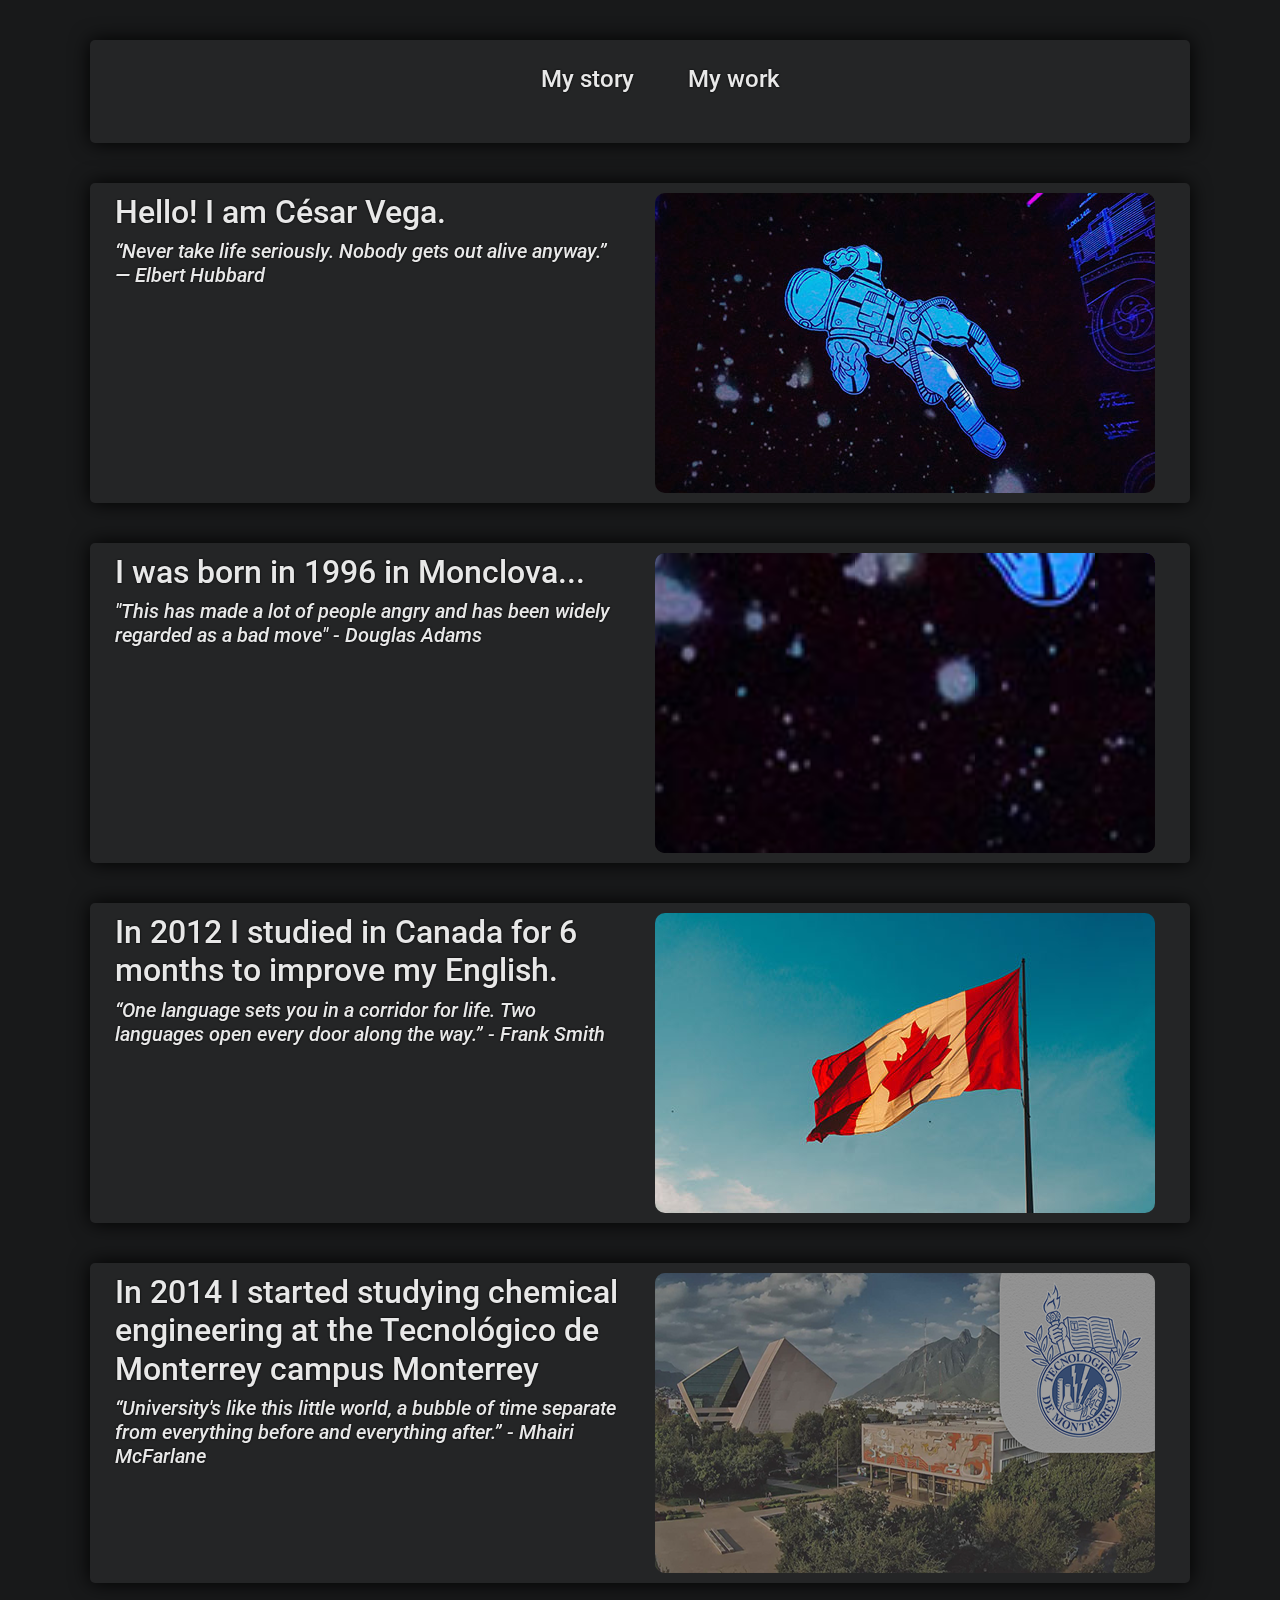
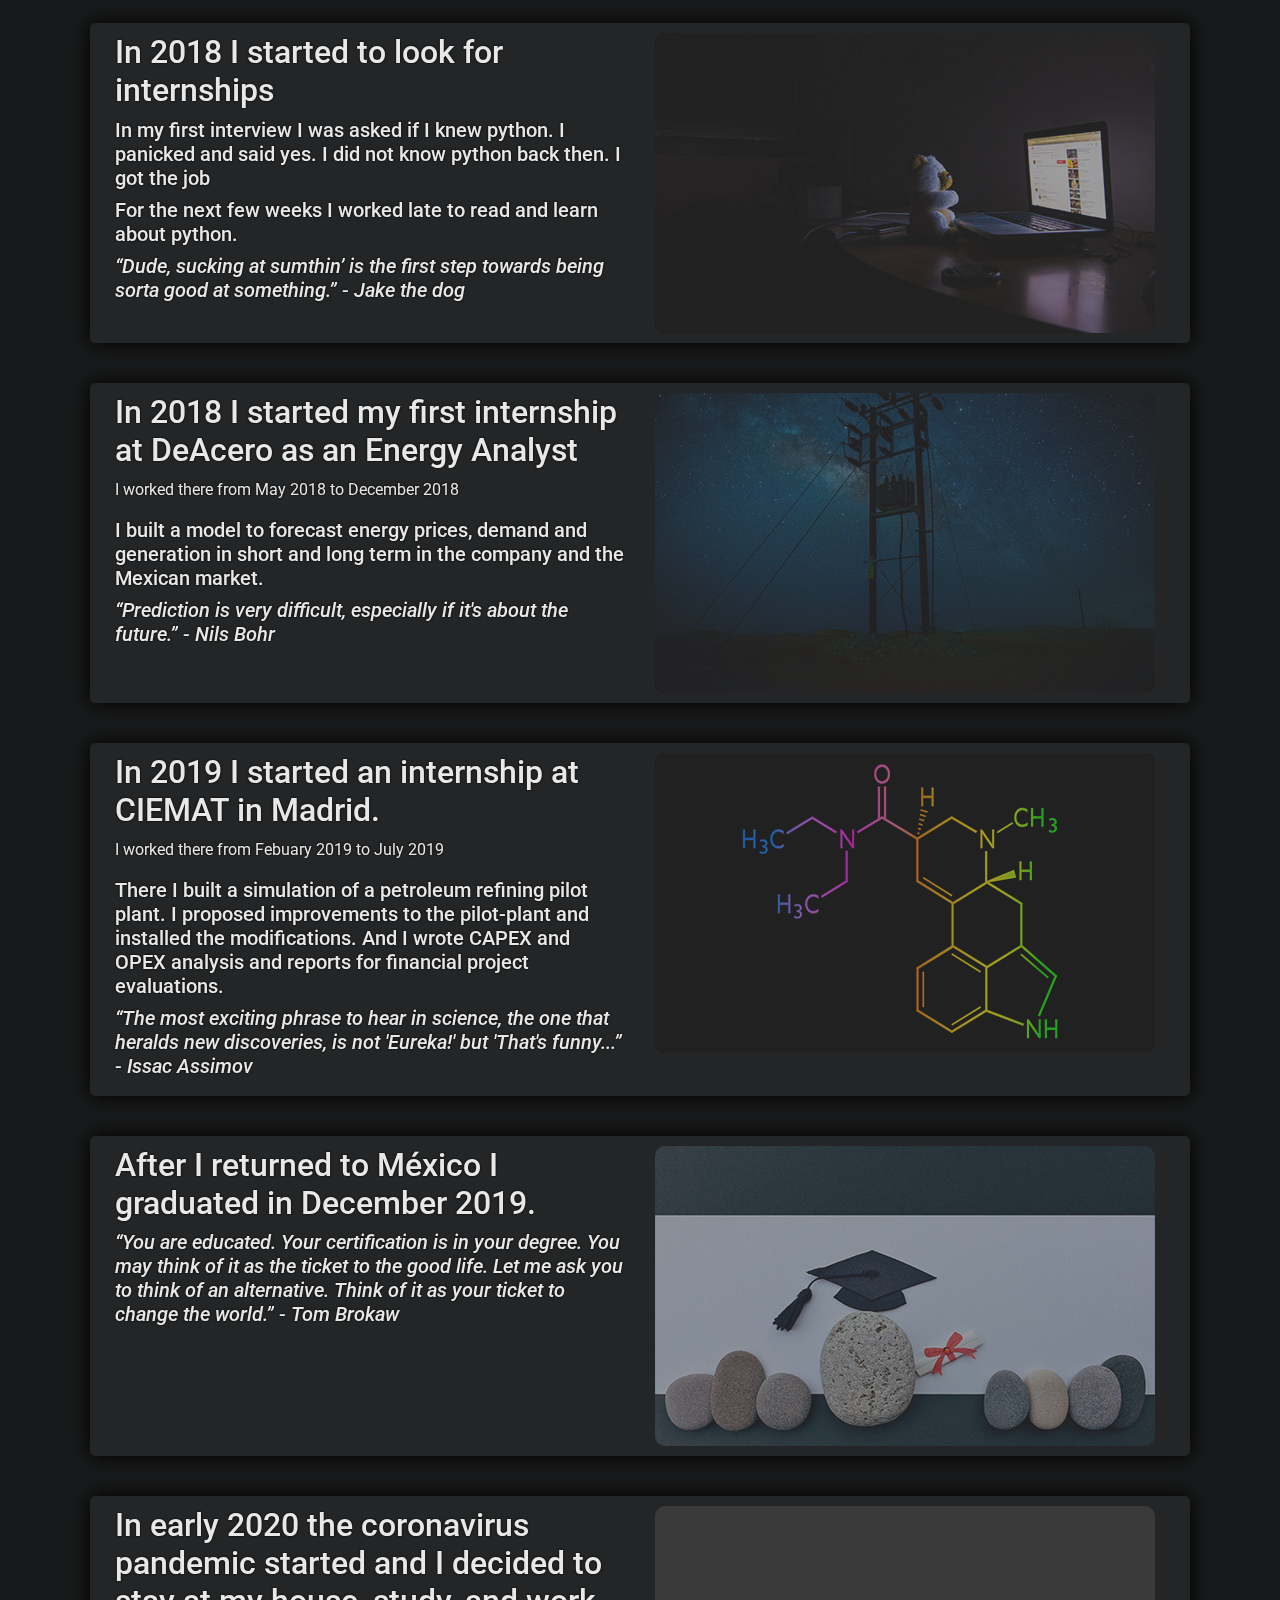
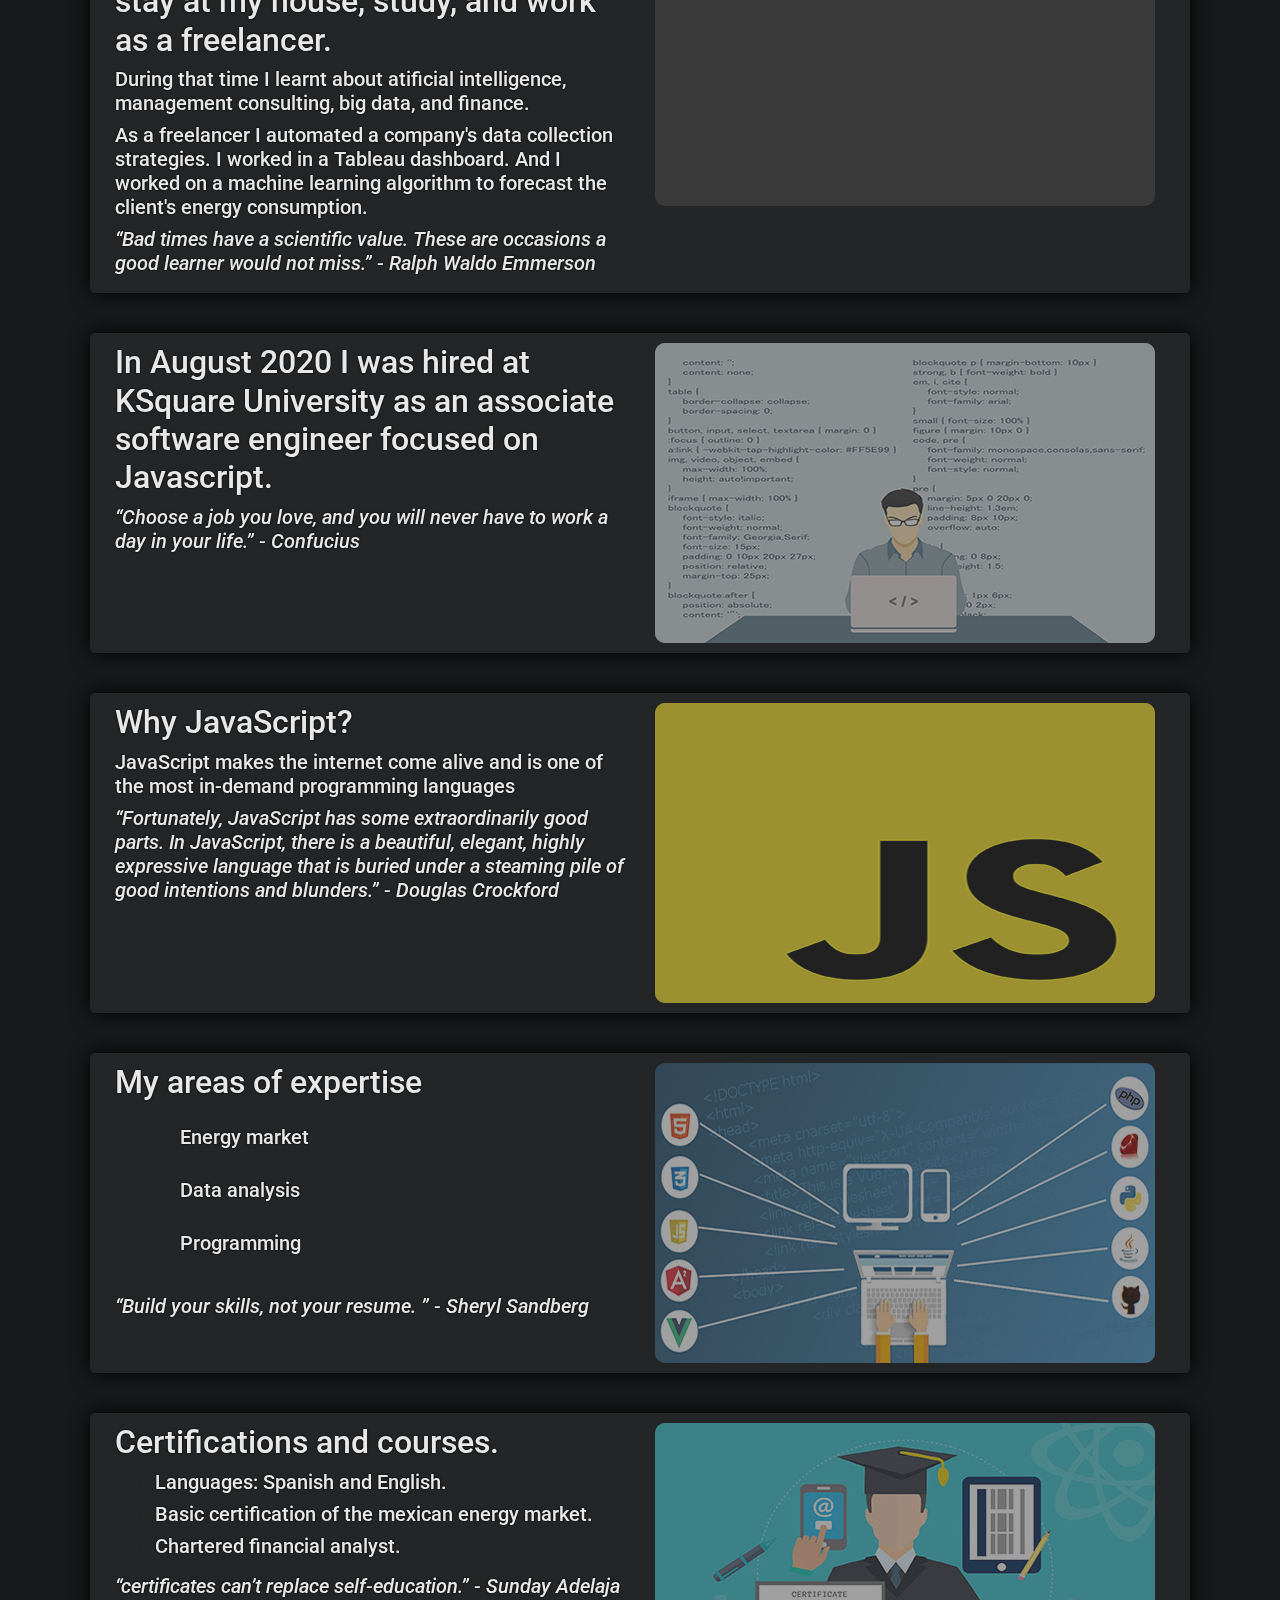
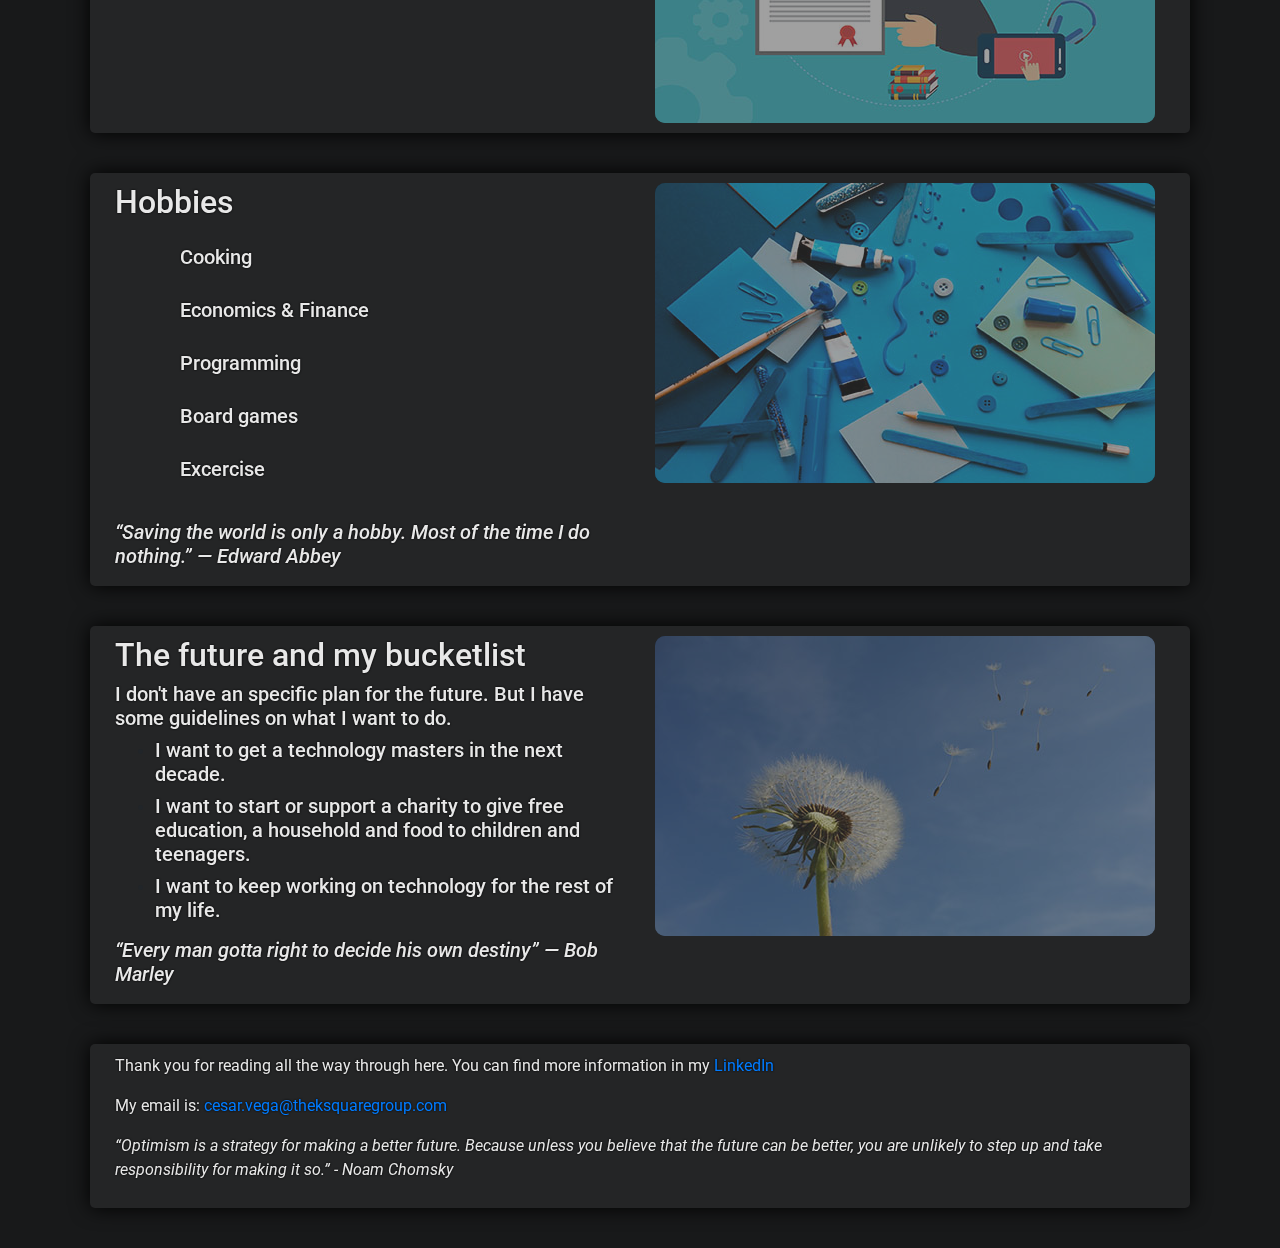
==== index.html @ ac3997fe "Resized all images to 500x300" ====
<!DOCTYPE html>
<html lang="en">
<head>
    <meta charset="UTF-8">
    <meta name="viewport" content="width=device-width, initial-scale=1.0">
    <title>CV Cesar Vega</title>

    <!-- Bootstrap CSS -->
    <link rel="stylesheet" href="https://stackpath.bootstrapcdn.com/bootstrap/4.3.1/css/bootstrap.min.css" integrity="sha384-ggOyR0iXCbMQv3Xipma34MD+dH/1fQ784/j6cY/iJTQUOhcWr7x9JvoRxT2MZw1T" crossorigin="anonymous">
    
    <!-- For gradient background -->
    <link rel="stylesheet" href="https://cdnjs.cloudflare.com/ajax/libs/normalize/5.0.0/normalize.min.css">
    <link rel='stylesheet' href='https://codepen.io/P1N2O/pen/xxbjYqx.css'>

    
    <link rel="stylesheet" href="index_resources/background_style.css">
    <link rel="stylesheet" href="index_resources/Image_hover_style.css">
    <link rel="stylesheet" href="index_resources/Hover_style.css">
    <link rel="stylesheet" href="global_css.css">
    <link rel="stylesheet" href="index_resources/index_css.css">


</head>
<body>

    <!-- {% include "navbar.html" %} -->
    <!-- partial:index.partial.html -->
    <link href='https://fonts.googleapis.com/css?family=Roboto:500,900,100,300,700,400' rel='stylesheet' type='text/css'>
    <div class="container" id="navbar">
        <div class="row">
            <div class="col">
                <section>
                <nav class="shift">
                    <ul>
                    <li><a href="index.html"><h4>My story</h4></a></li>
                    <li><a href="MyWork.html"><h4>My work</h4></a></li>
                    </ul>
                </nav>
                </section>
            </div>
        </div>
    </div>

    <style type="text/css">
        #navbar:hover{
        }
        #navbar{
            background: none;
            margin: auto;	
        }
        
    </style>
    <!-- End of navbar -->


    <div class="container" id="Desktop">

        <div class="row">
            <div class="col-6">
                <h2>Hello! I am César Vega.</h2>
                <h5 class="quote">“Never take life seriously. Nobody gets out alive anyway.” — Elbert Hubbard</h5>
            </div>
            <div class="col-6">
                <!-- AQUI MI FOTO -->
                <img src="images/monica-garniga-XClNDg9Z9Ag-unsplash.jpg">
            </div>
        </div>

        <div class="row">
            <div class="col-6">
                <h2>I was born in 1996 in Monclova...</h2>
                <h5 class="quote">"This has made a lot of people angry and has been widely regarded as a bad move" - Douglas Adams</h5>
            </div>
            <div class="col-6" id="astronaut_image">
                <!--IMAGE HOVER DATA START-->
                <div class="w">
                    <div class="i"></div>
                    <div class="i"></div>
                    <div class="i"></div>
                    <div class="i"></div>
                    <div class="i"></div>
                    <div class="i"></div>
                    <div class="i"></div>
                    <div class="i"></div>
                    <div class="i"></div>
                    <div class="i"></div>
                    <div class="i"></div>
                    <div class="i"></div>
                    <div class="i"></div>
                    <div class="i"></div>
                    <div class="i"></div>
                    <div class="i"></div>
                    <div class="i"></div>
                    <div class="i"></div>
                    <div class="i"></div>
                    <div class="i"></div>
                    <div class="i"></div>
                    <div class="i"></div>
                    <div class="i"></div>
                    <div class="i"></div>
                    <div class="i"></div>
                    <div class="i"></div>
                    <div class="i"></div>
                    <div class="i"></div>
                    <div class="i"></div>
                    <div class="i"></div>
                    <div class="i"></div>
                    <div class="i"></div>
                    <div class="i"></div>
                    <div class="i"></div>
                    <div class="i"></div>
                    <div class="i"></div>
                    <div class="i"></div>
                    <div class="i"></div>
                    <div class="i"></div>
                    <div class="i"></div>
                    <div class="i"></div>
                    <div class="i"></div>
                    <div class="i"></div>
                    <div class="i"></div>
                    <div class="i"></div>
                    <div class="i"></div>
                    <div class="i"></div>
                    <div class="i"></div>
                    <div class="i"></div>
                    <div class="i"></div>
                  </div>             
                <!--Image HOBER DATA END-->
                
            </div>
        </div>

        <div class="row">
            <div class="col-6">
                <h2>In 2012 I studied in Canada for 6 months to improve my English.</h2>
                <h5 class="quote">“One language sets you in a corridor for life. Two languages open every door along the way.” - Frank Smith</h5>
            </div>
            <div class="col-6" id="canada_image">
                <!--IMAGE HOVER DATA START-->
                <div class="w">
                    <div class="i"></div>
                    <div class="i"></div>
                    <div class="i"></div>
                    <div class="i"></div>
                    <div class="i"></div>
                    <div class="i"></div>
                    <div class="i"></div>
                    <div class="i"></div>
                    <div class="i"></div>
                    <div class="i"></div>
                    <div class="i"></div>
                    <div class="i"></div>
                    <div class="i"></div>
                    <div class="i"></div>
                    <div class="i"></div>
                    <div class="i"></div>
                    <div class="i"></div>
                    <div class="i"></div>
                    <div class="i"></div>
                    <div class="i"></div>
                    <div class="i"></div>
                    <div class="i"></div>
                    <div class="i"></div>
                    <div class="i"></div>
                    <div class="i"></div>
                    <div class="i"></div>
                    <div class="i"></div>
                    <div class="i"></div>
                    <div class="i"></div>
                    <div class="i"></div>
                    <div class="i"></div>
                    <div class="i"></div>
                    <div class="i"></div>
                    <div class="i"></div>
                    <div class="i"></div>
                    <div class="i"></div>
                    <div class="i"></div>
                    <div class="i"></div>
                    <div class="i"></div>
                    <div class="i"></div>
                    <div class="i"></div>
                    <div class="i"></div>
                    <div class="i"></div>
                    <div class="i"></div>
                    <div class="i"></div>
                    <div class="i"></div>
                    <div class="i"></div>
                    <div class="i"></div>
                    <div class="i"></div>
                    <div class="i"></div>
                  </div>             
                <!--Image HOVER DATA END-->
            </div>
        </div>

        <div class="row">
            <div class="col-6">
                <h2>In 2014 I started studying chemical engineering at the Tecnológico de Monterrey campus Monterrey</h2>
                <h5 class="quote">“University's like this little world, a bubble of time separate from everything before and everything after.”  - Mhairi McFarlane</h5>
            </div>
            <div class="col-6" id="campus_mty_image">
                <!--IMAGE HOVER DATA START-->
                <div class="w">
                    <div class="i"></div>
                    <div class="i"></div>
                    <div class="i"></div>
                    <div class="i"></div>
                    <div class="i"></div>
                    <div class="i"></div>
                    <div class="i"></div>
                    <div class="i"></div>
                    <div class="i"></div>
                    <div class="i"></div>
                    <div class="i"></div>
                    <div class="i"></div>
                    <div class="i"></div>
                    <div class="i"></div>
                    <div class="i"></div>
                    <div class="i"></div>
                    <div class="i"></div>
                    <div class="i"></div>
                    <div class="i"></div>
                    <div class="i"></div>
                    <div class="i"></div>
                    <div class="i"></div>
                    <div class="i"></div>
                    <div class="i"></div>
                    <div class="i"></div>
                    <div class="i"></div>
                    <div class="i"></div>
                    <div class="i"></div>
                    <div class="i"></div>
                    <div class="i"></div>
                    <div class="i"></div>
                    <div class="i"></div>
                    <div class="i"></div>
                    <div class="i"></div>
                    <div class="i"></div>
                    <div class="i"></div>
                    <div class="i"></div>
                    <div class="i"></div>
                    <div class="i"></div>
                    <div class="i"></div>
                    <div class="i"></div>
                    <div class="i"></div>
                    <div class="i"></div>
                    <div class="i"></div>
                    <div class="i"></div>
                    <div class="i"></div>
                    <div class="i"></div>
                    <div class="i"></div>
                    <div class="i"></div>
                    <div class="i"></div>
                  </div>             
                <!--Image HOVER DATA END-->
            </div>
        </div>

        <div class="row">
            <div class="col-6">
                <h2>In 2018 I started to look for internships</h2>
                <h5>In my first interview I was asked if I knew python. I panicked and said yes. I did not know python back then. I got the job</h5>
                <h5>For the next few weeks I worked late to read and learn about python.</h5>
                <h5 class="quote">“Dude, sucking at sumthin’ is the first step towards being sorta good at something.”  - Jake the dog</h5>
            </div>
            <div class="col-6" id="bear_image">
                <!--IMAGE HOVER DATA START-->
                <div class="w">
                    <div class="i"></div>
                    <div class="i"></div>
                    <div class="i"></div>
                    <div class="i"></div>
                    <div class="i"></div>
                    <div class="i"></div>
                    <div class="i"></div>
                    <div class="i"></div>
                    <div class="i"></div>
                    <div class="i"></div>
                    <div class="i"></div>
                    <div class="i"></div>
                    <div class="i"></div>
                    <div class="i"></div>
                    <div class="i"></div>
                    <div class="i"></div>
                    <div class="i"></div>
                    <div class="i"></div>
                    <div class="i"></div>
                    <div class="i"></div>
                    <div class="i"></div>
                    <div class="i"></div>
                    <div class="i"></div>
                    <div class="i"></div>
                    <div class="i"></div>
                    <div class="i"></div>
                    <div class="i"></div>
                    <div class="i"></div>
                    <div class="i"></div>
                    <div class="i"></div>
                    <div class="i"></div>
                    <div class="i"></div>
                    <div class="i"></div>
                    <div class="i"></div>
                    <div class="i"></div>
                    <div class="i"></div>
                    <div class="i"></div>
                    <div class="i"></div>
                    <div class="i"></div>
                    <div class="i"></div>
                    <div class="i"></div>
                    <div class="i"></div>
                    <div class="i"></div>
                    <div class="i"></div>
                    <div class="i"></div>
                    <div class="i"></div>
                    <div class="i"></div>
                    <div class="i"></div>
                    <div class="i"></div>
                    <div class="i"></div>
                  </div>             
                <!--Image HOVER DATA END-->
            </div>
        </div>


        <div class="row">
            <div class="col-6">
                <h2>In 2018 I started my first internship at DeAcero as an Energy Analyst</h2>
                <p>I worked there from May 2018 to December 2018</p>
                <h5>I built a model to forecast energy prices, demand and generation in short and long term in the company and the Mexican market.</h5>
                <h5 class="quote">“Prediction is very difficult, especially if it's about the future.”  - Nils Bohr</h5>
            </div>
            <div class="col-6" id="DeAcero_image">
                <!--IMAGE HOVER DATA START-->
                <div class="w">
                    <div class="i"></div>
                    <div class="i"></div>
                    <div class="i"></div>
                    <div class="i"></div>
                    <div class="i"></div>
                    <div class="i"></div>
                    <div class="i"></div>
                    <div class="i"></div>
                    <div class="i"></div>
                    <div class="i"></div>
                    <div class="i"></div>
                    <div class="i"></div>
                    <div class="i"></div>
                    <div class="i"></div>
                    <div class="i"></div>
                    <div class="i"></div>
                    <div class="i"></div>
                    <div class="i"></div>
                    <div class="i"></div>
                    <div class="i"></div>
                    <div class="i"></div>
                    <div class="i"></div>
                    <div class="i"></div>
                    <div class="i"></div>
                    <div class="i"></div>
                    <div class="i"></div>
                    <div class="i"></div>
                    <div class="i"></div>
                    <div class="i"></div>
                    <div class="i"></div>
                    <div class="i"></div>
                    <div class="i"></div>
                    <div class="i"></div>
                    <div class="i"></div>
                    <div class="i"></div>
                    <div class="i"></div>
                    <div class="i"></div>
                    <div class="i"></div>
                    <div class="i"></div>
                    <div class="i"></div>
                    <div class="i"></div>
                    <div class="i"></div>
                    <div class="i"></div>
                    <div class="i"></div>
                    <div class="i"></div>
                    <div class="i"></div>
                    <div class="i"></div>
                    <div class="i"></div>
                    <div class="i"></div>
                    <div class="i"></div>
                  </div>             
                <!--Image HOVER DATA END-->
            </div>
        </div>    

        <div class="row">
            <div class="col-6">
                <h2>In 2019 I started an internship at CIEMAT in Madrid.</h2>
                <p>I worked there from Febuary 2019 to July 2019</p>
                <h5>There I built a simulation of a petroleum refining pilot plant. I proposed improvements to the pilot-plant and installed the modifications. And ​I wrote CAPEX and OPEX analysis and reports for financial project evaluations.​</h5>
                <h5 class="quote">“The most exciting phrase to hear in science, the one that heralds new discoveries, is not 'Eureka!' but 'That's funny...” - Issac Assimov</h5>
            </div>
            <div class="col-6" id="CIEMAT_image">
                <!--IMAGE HOVER DATA START-->
                <div class="w">
                    <div class="i"></div>
                    <div class="i"></div>
                    <div class="i"></div>
                    <div class="i"></div>
                    <div class="i"></div>
                    <div class="i"></div>
                    <div class="i"></div>
                    <div class="i"></div>
                    <div class="i"></div>
                    <div class="i"></div>
                    <div class="i"></div>
                    <div class="i"></div>
                    <div class="i"></div>
                    <div class="i"></div>
                    <div class="i"></div>
                    <div class="i"></div>
                    <div class="i"></div>
                    <div class="i"></div>
                    <div class="i"></div>
                    <div class="i"></div>
                    <div class="i"></div>
                    <div class="i"></div>
                    <div class="i"></div>
                    <div class="i"></div>
                    <div class="i"></div>
                    <div class="i"></div>
                    <div class="i"></div>
                    <div class="i"></div>
                    <div class="i"></div>
                    <div class="i"></div>
                    <div class="i"></div>
                    <div class="i"></div>
                    <div class="i"></div>
                    <div class="i"></div>
                    <div class="i"></div>
                    <div class="i"></div>
                    <div class="i"></div>
                    <div class="i"></div>
                    <div class="i"></div>
                    <div class="i"></div>
                    <div class="i"></div>
                    <div class="i"></div>
                    <div class="i"></div>
                    <div class="i"></div>
                    <div class="i"></div>
                    <div class="i"></div>
                    <div class="i"></div>
                    <div class="i"></div>
                    <div class="i"></div>
                    <div class="i"></div>
                  </div>             
                <!--Image HOVER DATA END-->
            </div>
        </div>    

        <div class="row">
            <div class="col-6">
                <h2>After I returned to México I graduated in December 2019.</h2>
                <h5 class="quote">“You are educated. Your certification is in your degree. You may think of it as the ticket to the good life. Let me ask you to think of an alternative. Think of it as your ticket to change the world.” - Tom Brokaw</h5>
            </div>
            <div class="col-6" id="grad_image">
                <!--IMAGE HOVER DATA START-->
                <div class="w">
                    <div class="i"></div>
                    <div class="i"></div>
                    <div class="i"></div>
                    <div class="i"></div>
                    <div class="i"></div>
                    <div class="i"></div>
                    <div class="i"></div>
                    <div class="i"></div>
                    <div class="i"></div>
                    <div class="i"></div>
                    <div class="i"></div>
                    <div class="i"></div>
                    <div class="i"></div>
                    <div class="i"></div>
                    <div class="i"></div>
                    <div class="i"></div>
                    <div class="i"></div>
                    <div class="i"></div>
                    <div class="i"></div>
                    <div class="i"></div>
                    <div class="i"></div>
                    <div class="i"></div>
                    <div class="i"></div>
                    <div class="i"></div>
                    <div class="i"></div>
                    <div class="i"></div>
                    <div class="i"></div>
                    <div class="i"></div>
                    <div class="i"></div>
                    <div class="i"></div>
                    <div class="i"></div>
                    <div class="i"></div>
                    <div class="i"></div>
                    <div class="i"></div>
                    <div class="i"></div>
                    <div class="i"></div>
                    <div class="i"></div>
                    <div class="i"></div>
                    <div class="i"></div>
                    <div class="i"></div>
                    <div class="i"></div>
                    <div class="i"></div>
                    <div class="i"></div>
                    <div class="i"></div>
                    <div class="i"></div>
                    <div class="i"></div>
                    <div class="i"></div>
                    <div class="i"></div>
                    <div class="i"></div>
                    <div class="i"></div>
                  </div>             
                <!--Image HOVER DATA END-->
            </div>
        </div>     

        <div class="row">
            <div class="col-6">
                <h2>In early 2020 the coronavirus pandemic started and I decided to stay at my house, study, and work as a freelancer.</h2>
                <h5>During that time I learnt about atificial intelligence, management consulting, big data, and finance.</h5>
                <h5>As a freelancer I automated a company's data collection strategies. I worked in a Tableau dashboard. And I worked on a machine learning algorithm to forecast the client's energy consumption. </h5>
                <h5 class="quote">“Bad times have a scientific value. These are occasions a good learner would not miss.” - Ralph Waldo Emmerson</h5>
            </div>
            <div class="col-6" id="lo_fi_girl_image">
                <!--IMAGE HOVER DATA START-->
                <div class="w">
                    <div class="i"></div>
                    <div class="i"></div>
                    <div class="i"></div>
                    <div class="i"></div>
                    <div class="i"></div>
                    <div class="i"></div>
                    <div class="i"></div>
                    <div class="i"></div>
                    <div class="i"></div>
                    <div class="i"></div>
                    <div class="i"></div>
                    <div class="i"></div>
                    <div class="i"></div>
                    <div class="i"></div>
                    <div class="i"></div>
                    <div class="i"></div>
                    <div class="i"></div>
                    <div class="i"></div>
                    <div class="i"></div>
                    <div class="i"></div>
                    <div class="i"></div>
                    <div class="i"></div>
                    <div class="i"></div>
                    <div class="i"></div>
                    <div class="i"></div>
                    <div class="i"></div>
                    <div class="i"></div>
                    <div class="i"></div>
                    <div class="i"></div>
                    <div class="i"></div>
                    <div class="i"></div>
                    <div class="i"></div>
                    <div class="i"></div>
                    <div class="i"></div>
                    <div class="i"></div>
                    <div class="i"></div>
                    <div class="i"></div>
                    <div class="i"></div>
                    <div class="i"></div>
                    <div class="i"></div>
                    <div class="i"></div>
                    <div class="i"></div>
                    <div class="i"></div>
                    <div class="i"></div>
                    <div class="i"></div>
                    <div class="i"></div>
                    <div class="i"></div>
                    <div class="i"></div>
                    <div class="i"></div>
                    <div class="i"></div>
                  </div>             
                <!--Image HOVER DATA END-->
            </div>
        </div>       

        <div class="row">
            <div class="col-6">
                <h2>In August 2020 I was hired at KSquare University as an associate software engineer focused on Javascript.</h2>
                <h5 class="quote">“Choose a job you love, and you will never have to work a day in your life.” - Confucius</h5>
            </div>
            <div class="col-6" id="Start_at_ksq_image">
                <!--IMAGE HOVER DATA START-->
                <div class="w">
                    <div class="i"></div>
                    <div class="i"></div>
                    <div class="i"></div>
                    <div class="i"></div>
                    <div class="i"></div>
                    <div class="i"></div>
                    <div class="i"></div>
                    <div class="i"></div>
                    <div class="i"></div>
                    <div class="i"></div>
                    <div class="i"></div>
                    <div class="i"></div>
                    <div class="i"></div>
                    <div class="i"></div>
                    <div class="i"></div>
                    <div class="i"></div>
                    <div class="i"></div>
                    <div class="i"></div>
                    <div class="i"></div>
                    <div class="i"></div>
                    <div class="i"></div>
                    <div class="i"></div>
                    <div class="i"></div>
                    <div class="i"></div>
                    <div class="i"></div>
                    <div class="i"></div>
                    <div class="i"></div>
                    <div class="i"></div>
                    <div class="i"></div>
                    <div class="i"></div>
                    <div class="i"></div>
                    <div class="i"></div>
                    <div class="i"></div>
                    <div class="i"></div>
                    <div class="i"></div>
                    <div class="i"></div>
                    <div class="i"></div>
                    <div class="i"></div>
                    <div class="i"></div>
                    <div class="i"></div>
                    <div class="i"></div>
                    <div class="i"></div>
                    <div class="i"></div>
                    <div class="i"></div>
                    <div class="i"></div>
                    <div class="i"></div>
                    <div class="i"></div>
                    <div class="i"></div>
                    <div class="i"></div>
                    <div class="i"></div>
                  </div>             
                <!--Image HOVER DATA END-->
            </div>
        </div>  

        <div class="row">
            <div class="col-6">
                <h2>Why JavaScript?</h2>
                <h5>JavaScript makes the internet come alive and is one of the most in-demand programming languages</h5>      
                <h5 class="quote">“Fortunately, JavaScript has some extraordinarily good parts. In JavaScript, there is a beautiful, elegant, highly expressive language that is buried under a steaming pile of good intentions and blunders.” -  Douglas Crockford</h5>
            </div>
            <div class="col-6" id="JavaScript_image">
                <!--IMAGE HOVER DATA START-->
                <div class="w">
                    <div class="i"></div>
                    <div class="i"></div>
                    <div class="i"></div>
                    <div class="i"></div>
                    <div class="i"></div>
                    <div class="i"></div>
                    <div class="i"></div>
                    <div class="i"></div>
                    <div class="i"></div>
                    <div class="i"></div>
                    <div class="i"></div>
                    <div class="i"></div>
                    <div class="i"></div>
                    <div class="i"></div>
                    <div class="i"></div>
                    <div class="i"></div>
                    <div class="i"></div>
                    <div class="i"></div>
                    <div class="i"></div>
                    <div class="i"></div>
                    <div class="i"></div>
                    <div class="i"></div>
                    <div class="i"></div>
                    <div class="i"></div>
                    <div class="i"></div>
                    <div class="i"></div>
                    <div class="i"></div>
                    <div class="i"></div>
                    <div class="i"></div>
                    <div class="i"></div>
                    <div class="i"></div>
                    <div class="i"></div>
                    <div class="i"></div>
                    <div class="i"></div>
                    <div class="i"></div>
                    <div class="i"></div>
                    <div class="i"></div>
                    <div class="i"></div>
                    <div class="i"></div>
                    <div class="i"></div>
                    <div class="i"></div>
                    <div class="i"></div>
                    <div class="i"></div>
                    <div class="i"></div>
                    <div class="i"></div>
                    <div class="i"></div>
                    <div class="i"></div>
                    <div class="i"></div>
                    <div class="i"></div>
                    <div class="i"></div>
                  </div>             
                <!--Image HOVER DATA END-->
            </div>
        </div>         

        <div class="row">
            <div class="col-6">
                <h2>My areas of expertise</h2>
                <section>
                    <nav class="shift">
                      <ul style="text-align: left;">
                        <li><a href="EnergyMarket.html"><h5>Energy market</h5></a></li>
                        <p style="margin: -5px; height: 1px; opacity: 0; ">.</p>
                        <li><a href="DataAnalysis.html"><h5>Data analysis</h5></a></li>
                        <p style="margin: -5px; height: 1px; opacity: 0; ">.</p>
                        <li><a href="programming.html"><h5>Programming</h5></a></li>
                      </ul>
                    </nav>
                  </section>                
                <h5 class="quote">“Build your skills, not your resume. ” -  Sheryl Sandberg</h5>
            </div>
            <div class="col-6" id="expertise_images">
                <!--IMAGE HOVER DATA START-->
                <div class="w">
                    <div class="i"></div>
                    <div class="i"></div>
                    <div class="i"></div>
                    <div class="i"></div>
                    <div class="i"></div>
                    <div class="i"></div>
                    <div class="i"></div>
                    <div class="i"></div>
                    <div class="i"></div>
                    <div class="i"></div>
                    <div class="i"></div>
                    <div class="i"></div>
                    <div class="i"></div>
                    <div class="i"></div>
                    <div class="i"></div>
                    <div class="i"></div>
                    <div class="i"></div>
                    <div class="i"></div>
                    <div class="i"></div>
                    <div class="i"></div>
                    <div class="i"></div>
                    <div class="i"></div>
                    <div class="i"></div>
                    <div class="i"></div>
                    <div class="i"></div>
                    <div class="i"></div>
                    <div class="i"></div>
                    <div class="i"></div>
                    <div class="i"></div>
                    <div class="i"></div>
                    <div class="i"></div>
                    <div class="i"></div>
                    <div class="i"></div>
                    <div class="i"></div>
                    <div class="i"></div>
                    <div class="i"></div>
                    <div class="i"></div>
                    <div class="i"></div>
                    <div class="i"></div>
                    <div class="i"></div>
                    <div class="i"></div>
                    <div class="i"></div>
                    <div class="i"></div>
                    <div class="i"></div>
                    <div class="i"></div>
                    <div class="i"></div>
                    <div class="i"></div>
                    <div class="i"></div>
                    <div class="i"></div>
                    <div class="i"></div>
                  </div>             
                <!--Image HOVER DATA END-->
            </div>
        </div>  

        <div class="row">
            <div class="col-6">
                <h2>Certifications and courses.</h2>
                <ul>
                    <li><h5>Languages: Spanish and English.</h5></li>
                    <li><h5>Basic certification of the mexican energy market.</h5></li>
                    <li><h5>Chartered financial analyst.</h5></li>
                </ul>
                <h5 class="quote">“certificates can’t replace self-education.” -  Sunday Adelaja</h5>
            </div>
            <div class="col-6" id="certs_and_courses_image">
                <!--IMAGE HOVER DATA START-->
                <div class="w">
                    <div class="i"></div>
                    <div class="i"></div>
                    <div class="i"></div>
                    <div class="i"></div>
                    <div class="i"></div>
                    <div class="i"></div>
                    <div class="i"></div>
                    <div class="i"></div>
                    <div class="i"></div>
                    <div class="i"></div>
                    <div class="i"></div>
                    <div class="i"></div>
                    <div class="i"></div>
                    <div class="i"></div>
                    <div class="i"></div>
                    <div class="i"></div>
                    <div class="i"></div>
                    <div class="i"></div>
                    <div class="i"></div>
                    <div class="i"></div>
                    <div class="i"></div>
                    <div class="i"></div>
                    <div class="i"></div>
                    <div class="i"></div>
                    <div class="i"></div>
                    <div class="i"></div>
                    <div class="i"></div>
                    <div class="i"></div>
                    <div class="i"></div>
                    <div class="i"></div>
                    <div class="i"></div>
                    <div class="i"></div>
                    <div class="i"></div>
                    <div class="i"></div>
                    <div class="i"></div>
                    <div class="i"></div>
                    <div class="i"></div>
                    <div class="i"></div>
                    <div class="i"></div>
                    <div class="i"></div>
                    <div class="i"></div>
                    <div class="i"></div>
                    <div class="i"></div>
                    <div class="i"></div>
                    <div class="i"></div>
                    <div class="i"></div>
                    <div class="i"></div>
                    <div class="i"></div>
                    <div class="i"></div>
                    <div class="i"></div>
                  </div>             
                <!--Image HOVER DATA END-->
            </div>
        </div>      

        <div class="row">
            <div class="col-6">
                <h2>Hobbies</h2>
                <section>
                  <nav class="shift">
                    <ul style="text-align: left;">
                      <li><a href="cooking.html"><h5>Cooking</h5></a></li>
                      <p style="margin: -5px; height: 1px; opacity: 0; ">.</p>
                      <li><a href="finance.html"><h5>Economics & Finance</h5></a></li>
                      <p style="margin: -5px; height: 1px; opacity: 0; ">.</p>
                      <li><a href="programming.html"><h5>Programming</h5></a></li>
                      <p style="margin: -5px; height: 1px; opacity: 0; ">.</p>
                      <li><a href="boardG.html"><h5>Board games</h5></a></li>
                      <p style="margin: -5px; height: 1px; opacity: 0; ">.</p>
                      <li><a href="exercise.html"><h5>Excercise</h5></a></li>
                    </ul>
                  </nav>
                </section>
                <h5 class="quote">“Saving the world is only a hobby. Most of the time I do nothing.” ― Edward Abbey</h5>
            </div>
            <div class="col-6" id="Hobbies_image">
                <!--IMAGE HOVER DATA START-->
                <div class="w">
                    <div class="i"></div>
                    <div class="i"></div>
                    <div class="i"></div>
                    <div class="i"></div>
                    <div class="i"></div>
                    <div class="i"></div>
                    <div class="i"></div>
                    <div class="i"></div>
                    <div class="i"></div>
                    <div class="i"></div>
                    <div class="i"></div>
                    <div class="i"></div>
                    <div class="i"></div>
                    <div class="i"></div>
                    <div class="i"></div>
                    <div class="i"></div>
                    <div class="i"></div>
                    <div class="i"></div>
                    <div class="i"></div>
                    <div class="i"></div>
                    <div class="i"></div>
                    <div class="i"></div>
                    <div class="i"></div>
                    <div class="i"></div>
                    <div class="i"></div>
                    <div class="i"></div>
                    <div class="i"></div>
                    <div class="i"></div>
                    <div class="i"></div>
                    <div class="i"></div>
                    <div class="i"></div>
                    <div class="i"></div>
                    <div class="i"></div>
                    <div class="i"></div>
                    <div class="i"></div>
                    <div class="i"></div>
                    <div class="i"></div>
                    <div class="i"></div>
                    <div class="i"></div>
                    <div class="i"></div>
                    <div class="i"></div>
                    <div class="i"></div>
                    <div class="i"></div>
                    <div class="i"></div>
                    <div class="i"></div>
                    <div class="i"></div>
                    <div class="i"></div>
                    <div class="i"></div>
                    <div class="i"></div>
                    <div class="i"></div>
                  </div>             
                <!--Image HOVER DATA END-->
            </div>
        </div> 

        <div class="row">
            <div class="col-6">
                <h2>The future and my bucketlist</h2>
                <h5>
                    I don't have an specific plan for the future. But I have some guidelines 
                    on what I want to do.
                </h5>      
                <ul>
                    <li><h5>I want to get a technology masters in the next decade.</h5></li>
                    <li>
                        <h5>I want to start or support a charity to give free education,
                            a household and food to children and teenagers.</h5>  
                    </li>
                    <li>
                        <h5>I want to keep working on technology for the rest of my life.</h5> 
                    </li>
                </ul>
                <h5 class="quote">“Every man gotta right to decide his own destiny” ― Bob Marley</h5>
            </div>
            <div class="col-6" id="future_image">
                <!--IMAGE HOVER DATA START-->
                <div class="w">
                    <div class="i"></div>
                    <div class="i"></div>
                    <div class="i"></div>
                    <div class="i"></div>
                    <div class="i"></div>
                    <div class="i"></div>
                    <div class="i"></div>
                    <div class="i"></div>
                    <div class="i"></div>
                    <div class="i"></div>
                    <div class="i"></div>
                    <div class="i"></div>
                    <div class="i"></div>
                    <div class="i"></div>
                    <div class="i"></div>
                    <div class="i"></div>
                    <div class="i"></div>
                    <div class="i"></div>
                    <div class="i"></div>
                    <div class="i"></div>
                    <div class="i"></div>
                    <div class="i"></div>
                    <div class="i"></div>
                    <div class="i"></div>
                    <div class="i"></div>
                    <div class="i"></div>
                    <div class="i"></div>
                    <div class="i"></div>
                    <div class="i"></div>
                    <div class="i"></div>
                    <div class="i"></div>
                    <div class="i"></div>
                    <div class="i"></div>
                    <div class="i"></div>
                    <div class="i"></div>
                    <div class="i"></div>
                    <div class="i"></div>
                    <div class="i"></div>
                    <div class="i"></div>
                    <div class="i"></div>
                    <div class="i"></div>
                    <div class="i"></div>
                    <div class="i"></div>
                    <div class="i"></div>
                    <div class="i"></div>
                    <div class="i"></div>
                    <div class="i"></div>
                    <div class="i"></div>
                    <div class="i"></div>
                    <div class="i"></div>
                  </div>             
                <!--Image HOVER DATA END-->
            </div>
        </div>         


        
        


    <!-- -->
    </div>
    <!--MOBILE INDEX START-->
    <div class="container" id="Mobile">
    
        <div class="row">
            <div class="col-12">
                <h2>Hello! I am César Vega.</h2>
                <h5 class="quote">“Never take life seriously. Nobody gets out alive anyway.” — Elbert Hubbard</h5>
            </div>
            <div class="col-12">
                
                <img class = "mx-auto d-block" src="images/monica-garniga-XClNDg9Z9Ag-unsplash.jpg">
            </div>
        </div>
    
        <div class="row">
            <div class="col-12">
                <h2>I was born in 1996 in Monclova...</h2>
                <h5 class="quote">"This has made a lot of people angry and has been widely regarded as a bad move" - Douglas Adams</h5>
            </div>
            <div class="col-12" id="astronaut_image">
               <a class="" href="/" title=""> <img class = "mx-auto d-block" src="images/monica-garniga-XClNDg9Z9Ag-unsplash.jpg"></a>
            </div>
        </div>
    
        <div class="row">
            <div class="col-12">
                <h2>In 2012 I studied in Canada for 6 months to improve my English.</h2>
                <h5 class="quote">“One language sets you in a corridor for life. Two languages open every door along the way.” - Frank Smith</h5>
            </div>
            <div class="col-12">
                <a class="" href="/" title=""> <img class = "mx-auto d-block" src="images/hermes-rivera-ahHn48-zKWo-unsplash.jpg"></a>
            </div>
        </div>
    
        <div class="row">
            <div class="col-12">
                <h2>In 2014 I started studying chemical engineering at the Tecnológico de Monterrey campus Monterrey</h2>
                <h5 class="quote">“University's like this little world, a bubble of time separate from everything before and everything after.”  - Mhairi McFarlane</h5>
            </div>
            <div class="col-12">
                <a class="" href="/" title=""> <img class = "mx-auto d-block" src="images/tec_de_mty_logo_y_campus_flip.png"></a> 
            </div>
        </div>
    
        <div class="row">
            <div class="col-12">
                <h2>In 2018 I started to look for internships.</h2>
                <h5>In my first interview I was asked if I knew python. I panicked and said yes. I did not know python back then. I got the job</h5>
                <h5>For the next few weeks I worked late to read and learn about python.</h5>
                <h5 class="quote">“Dude, sucking at sumthin’ is the first step towards being sorta good at something.”  - Jake the dog</h5>
            </div>
            <div class="col-12">
                <a class="" href="/" title=""> <img class = "mx-auto d-block" src="images/bear-2382779_1920.jpg"></a> 
            </div>
        </div>
    
    
        <div class="row">
            <div class="col-12">
                <h2>In 2018 I started my first internship at DeAcero as an Energy Analyst.</h2>
                <p>I worked there from May 2018 to December 2018</p>
                <h5>I built a model to forecast energy prices, demand and generation in short and long term in the company and the Mexican market.</h5>
                <h5 class="quote">“Prediction is very difficult, especially if it's about the future.”  - Nils Bohr</h5>
            </div>
            <div class="col-12">
                <a class="" href="/" title=""> <img class = "mx-auto d-block" src="images/shazia-mirza-SY_rtofT8jc-unsplash.jpg"></a> 
            </div>
        </div>    
    
        <div class="row">
            <div class="col-12">
                <h2>In 2019 I started an internship at CIEMAT in Madrid.</h2>
                <p>I worked there from Febuary 2019 to July 2019</p>
                <h5>There I built a simulation of a petroleum refining pilot plant. I proposed improvements to the pilot-plant and installed the modifications. And ​I wrote CAPEX and OPEX analysis and reports for financial project evaluations.​</h5>
                <h5 class="quote">“The most exciting phrase to hear in science, the one that heralds new discoveries, is not 'Eureka!' but 'That's funny...” - Issac Assimov</h5>
            </div>
            <div class="col-12">
                <a class="" href="/" title=""> <img class = "mx-auto d-block" src="images/drugs-2991157_1920.png"></a> 
            </div>
        </div>    
    
        <div class="row">
            <div class="col-12">
                <h2>After I returned to México I graduated in December 2019.</h2>
                <h5 class="quote">“You are educated. Your certification is in your degree. You may think of it as the ticket to the good life. Let me ask you to think of an alternative. Think of it as your ticket to change the world.” - Tom Brokaw</h5>
            </div>
            <div class="col-12">
                <a class="" href="/" title=""> <img class = "mx-auto d-block" src="images/graduation-1449488_1920_top_dark.png"></a> 
            </div>
        </div>     
    
        <div class="row">
            <div class="col-12">
                <h2>In early 2020 the coronavirus pandemic started and I decided to stay at my house, study, and work as a freelancer.</h2>
                <h5>During that time I learnt about atificial intelligence, management consulting, big data, and finance.</h5>
                <h5>As a freelancer I automated a company's data collection strategies. I worked in a Tableau dashboard. And I worked on a machine learning algorithm to forecast the client's energy consumption. </h5>
                <h5 class="quote">“Bad times have a scientific value. These are occasions a good learner would not miss.” - Ralph Waldo Emmerson</h5>
            </div>
            <div class="col-12">
                <a class="" href="/" title=""> <img class = "mx-auto d-block" src="images/lo_fi_girl.gif"></a> 
            </div>
        </div>       
    
        <div class="row">
            <div class="col-12">
                <h2>In August 2020 I was hired at KSquare University as an associate software engineer focused on Javascript.</h2>
                <h5 class="quote">“Choose a job you love, and you will never have to work a day in your life.” - Confucius</h5>
            </div>
            <div class="col-12">
                <a class="" href="/" title=""> <img class = "mx-auto d-block" src="images/programmer-1653351_1280.png"></a> 
            </div>
        </div>  
    
        <div class="row">
            <div class="col-12">
                <h2>Why JavaScript?</h2>
                <h5>JavaScript makes the internet come alive and is one of the most in-demand programming languages.</h5>      
                <h5 class="quote">“Fortunately, JavaScript has some extraordinarily good parts. In JavaScript, there is a beautiful, elegant, highly expressive language that is buried under a steaming pile of good intentions and blunders.” -  Douglas Crockford</h5>
            </div>
            <div class="col-12">
                <a class="" href="/" title=""> <img class = "mx-auto d-block" src="images/javascript-736400_1280.png" style="filter: opacity(70%);"></a> 
            </div>
        </div>         
    
        <div class="row">
            <div class="col-12">
                <h2>My areas of expertise</h2>
                <section>
                    <nav class="shift">
                      <ul style="text-align: left;">
                        <li><a href="EnergyMarket.html"><h5>Energy market</h5></a></li>
                        <p style="margin: -5px; height: 1px; opacity: 0; ">.</p>
                        <li><a href="DataAnalysis.html"><h5>Data analysis</h5></a></li>
                        <p style="margin: -5px; height: 1px; opacity: 0; ">.</p>
                        <li><a href="programming.html"><h5>Programming</h5></a></li>
                      </ul>
                    </nav>
                </section>         
                <h5 class="quote">“Build your skills, not your resume. ” -  Sheryl Sandberg</h5>
            </div>
            <div class="col-12">
                <a class="" href="/" title=""> <img class = "mx-auto d-block" src="images/web-1935737_1920.png"></a> 
            </div>
        </div>  
    
        <div class="row">
            <div class="col-12">
                <h2>Certifications and courses</h2>
                <ul>
                    <li><h5>Languages: Spanish and English</h5></li>
                    <li><h5>Basic certification of the mexican energy market</h5></li>
                    <li><h5>Chartered financial analyst</h5></li>
                </ul>
                <h5 class="quote">“certificates can’t replace self-education.” -  Sunday Adelaja</h5>
            </div>
            <div class="col-12">
                <a class="" href="/" title=""> <img class = "mx-auto d-block" src="images/online-3412473_1920.jpg"></a> 
            </div>
        </div>      
    
        <div class="row">
            <div class="col-12">
                <h2>Hobbies</h2>
                    <section>
                      <nav class="shift">
                        <ul style="text-align: left;">
                            <li><a href="cooking.html"><h5>Cooking</h5></a></li>
                            <p style="margin: -5px; height: 1px; opacity: 0; ">.</p>
                            <li><a href="finance.html"><h5>Economics & Finance</h5></a></li>
                            <p style="margin: -5px; height: 1px; opacity: 0; ">.</p>
                            <li><a href="programming.html"><h5>Programming</h5></a></li>
                            <p style="margin: -5px; height: 1px; opacity: 0; ">.</p>
                            <li><a href="boardG.html"><h5>Board games</h5></a></li>
                            <p style="margin: -5px; height: 1px; opacity: 0; ">.</p>
                            <li><a href="exercise.html"><h5>Excercise</h5></a></li>
                        </ul>
                      </nav>
                    </section>
                <h5 class="quote">“Saving the world is only a hobby. Most of the time I do nothing.” ― Edward Abbey</h5>
            </div>
            <div class="col-12">
                <a class="" href="/" title=""> <img class = "mx-auto d-block" src="images/art-2578353_1920.jpg"></a> 
            </div>
        </div>    

        <div class="row">
            <div class="col-12">
                <h2>The future and my bucketlist</h2>
                <h5>
                    I don't have an specific plan for the future. But I have some guidelines 
                    on what I want to do.
                </h5>      
                <ul>
                    <li><h5>I want to get a technology masters in the next decade.</h5></li>
                    <li>
                        <h5>I want to start or support a charity to give free education,
                            a household and food to children and teenagers.</h5>  
                    </li>
                    <li>
                        <h5>I want to keep working on technology for the rest of my life.</h5> 
                    </li>
                </ul>
                <h5 class="quote">“Every man gotta right to decide his own destiny” ― Bob Marley</h5>
            </div>
            <div class="col-12">
                <a class="" href="/" title=""> <img class = "mx-auto d-block" src="images/dandelion-463928_1920.jpg"></a> 
            </div>
        </div>                                       
    
    </div>
    <!-- MOBILE INDEX END-->



    <!-- FOOTER START -->
    <div class="container" id="footer">
        <!-- Grid row-->
        <div class="row">
        
          <!-- Grid column -->
          <div class="col-12">
              <p>Thank you for reading all the way through here. You can find more information in my <a href="">LinkedIn</a></p>
              <p>My email is: <a href="">cesar.vega@theksquaregroup.com</p>
              <p class="quote">“Optimism is a strategy for making a better future. Because unless you believe that the future can be better, you are unlikely to step up and take responsibility for making it so.” - Noam Chomsky</p>
          </div>
          <!-- Grid column -->
        
        <!-- Grid row-->
        </div>
        </div>
        
        
        <style type="text/css">
            #footer:hover{
            }
            #footer{
                
                background: none;	
                margin-top: -20px;
                margin: auto;
            }
            
        </style>

    <!-- FOOTER END -->


    


    <!-- Optional JavaScript -->
    <!-- jQuery first, then Popper.js, then Bootstrap JS -->
    <script src="https://code.jquery.com/jquery-3.3.1.slim.min.js" integrity="sha384-q8i/X+965DzO0rT7abK41JStQIAqVgRVzpbzo5smXKp4YfRvH+8abtTE1Pi6jizo" crossorigin="anonymous"></script>
    <script src="https://cdnjs.cloudflare.com/ajax/libs/popper.js/1.14.7/umd/popper.min.js" integrity="sha384-UO2eT0CpHqdSJQ6hJty5KVphtPhzWj9WO1clHTMGa3JDZwrnQq4sF86dIHNDz0W1" crossorigin="anonymous"></script>
    <script src="https://cdnjs.cloudflare.com/ajax/libs/font-awesome/5.11.2/js/all.min.js" integrity="sha256-qM7QTJSlvtPSxVRjVWNM2OfTAz/3k5ovHOKmKXuYMO4=" crossorigin="anonymous"></script>

</body>
</html>


<script src="/index_resources/index_js.js"></script>
---- index_resources/background_style.css ----
.row {
	background: #242526;
}

body {
	background:#18191a;
}
---- index_resources/Image_hover_style.css ----
#astronaut_image .w {
  white-space: nowrap;
  width: 500px;
  height: 300px;
  overflow: hidden;
  background: rgba(66, 66, 66, 0.5) url("../images/monica-garniga-XClNDg9Z9Ag-unsplash.jpg");
  background-position: 100% 100%;
  background-size: cover;
  position: relative;
  z-index: 5;
  font-size: 0;
  border-radius: 10px;
}

#astronaut_image .i {
  width: 40px;
  height: 100%;
  display: inline-block;
  position: relative;
  z-index: 4;
  padding: 2px;
  -webkit-transition: all 30s ease-in-out;
  transition: all 30s ease-in-out;
  background: rgba(66, 66, 66, 0.5) url("../images/monica-garniga-XClNDg9Z9Ag-unsplash.jpg") repeat fixed;
  background-position: 450px 0px;
  background-size: cover;
  border-radius: 0%;
}

#astronaut_image .i:hover {
  -webkit-transition: all 0s linear;
  transition: all 0s linear;
  opacity: 0;
}

#canada_image .w {
  white-space: nowrap;
  width: 500px;
  height: 300px;
  overflow: hidden;
  background: rgba(66, 66, 66, 0.5) url("../images/hermes-rivera-ahHn48-zKWo-unsplash.jpg");
  background-position: 100% 100%;
  background-size: cover;
  position: relative;
  z-index: 5;
  font-size: 0;
  border-radius: 10px;
}

#canada_image .i {
  width: 40px;
  height: 100%;
  display: inline-block;
  position: relative;
  z-index: 4;
  padding: 2px;
  -webkit-transition: all 30s ease-in-out;
  transition: all 30s ease-in-out;
  background: rgba(66, 66, 66, 0.5) url("../images/hermes-rivera-ahHn48-zKWo-unsplash.jpg") repeat fixed;
  background-position: 300px 0px;
  background-size: cover;
  border-radius: 0%;
}

#canada_image .i:hover {
  -webkit-transition: all 0s linear;
  transition: all 0s linear;
  opacity: 0;
}

#campus_mty_image .w {
  white-space: nowrap;
  width: 500px;
  height: 300px;
  overflow: hidden;
  background: rgba(66, 66, 66, 0.5) url("../images/tec_de_mty_logo_y_campus_flip.png");
  background-position: 100% 100%;
  background-size: cover;
  position: relative;
  z-index: 5;
  font-size: 0;
  border-radius: 10px;
}

#campus_mty_image .i {
  width: 40px;
  height: 100%;
  display: inline-block;
  position: relative;
  z-index: 4;
  padding: 2px;
  -webkit-transition: all 30s ease-in-out;
  transition: all 30s ease-in-out;
  background: rgba(66, 66, 66, 0.5) url("../images/tec_de_mty_logo_y_campus_flip.png") repeat fixed;
  background-position: 300px -10px;
  background-size: cover;
  border-radius: 0%;
}

#campus_mty_image .i:hover {
  -webkit-transition: all 0s linear;
  transition: all 0s linear;
  opacity: 0;
}

/*  *//*  *//*  *//*  *//*  *//*  *//*  *//*  */
#bear_image .w {
  white-space: nowrap;
  width: 500px;
  height: 300px;
  overflow: hidden;
  background: rgba(66, 66, 66, 0.5) url("../images/bear-2382779_1920.jpg");
  background-position: 100% 100%;
  background-size: cover;
  position: relative;
  z-index: 5;
  font-size: 0;
  border-radius: 10px;
}

#bear_image .i {
  width: 40px;
  height: 100%;
  display: inline-block;
  position: relative;
  z-index: 4;
  padding: 2px;
  -webkit-transition: all 30s ease-in-out;
  transition: all 30s ease-in-out;
  background: rgba(66, 66, 66, 0.5) url("../images/bear-2382779_1920.jpg") repeat fixed;
  background-position: 300px -10px;
  background-size: cover;
  border-radius: 0%;
}

#bear_image .i:hover {
  -webkit-transition: all 0s linear;
  transition: all 0s linear;
  opacity: 0;
}

/*  *//*  *//*  *//*  *//*  *//*  *//*  *//*  */
#DeAcero_image .w {
  white-space: nowrap;
  width: 500px;
  height: 300px;
  overflow: hidden;
  background: rgba(66, 66, 66, 0.5) url("../images/shazia-mirza-SY_rtofT8jc-unsplash.jpg");
  background-position: 100% 100%;
  background-size: cover;
  position: relative;
  z-index: 5;
  font-size: 0;
  border-radius: 10px;
}

#DeAcero_image .i {
  width: 40px;
  height: 100%;
  display: inline-block;
  position: relative;
  z-index: 4;
  padding: 2px;
  -webkit-transition: all 30s ease-in-out;
  transition: all 30s ease-in-out;
  background: rgba(66, 66, 66, 0.5) url("../images/shazia-mirza-SY_rtofT8jc-unsplash.jpg") repeat fixed;
  background-position: 300px -10px;
  background-size: cover;
  border-radius: 0%;
}

#DeAcero_image .i:hover {
  -webkit-transition: all 0s linear;
  transition: all 0s linear;
  opacity: 0;
}

/*  *//*  *//*  *//*  *//*  *//*  *//*  *//*  */
#CIEMAT_image .w {
  white-space: nowrap;
  width: 500px;
  height: 300px;
  overflow: hidden;
  background: rgba(66, 66, 66, 0.5) url("../images/drugs-2991157_1920.png");
  background-position: 100% 100%;
  background-size: cover;
  position: relative;
  z-index: 5;
  font-size: 0;
  border-radius: 10px;
}

#CIEMAT_image .i {
  width: 40px;
  height: 100%;
  display: inline-block;
  position: relative;
  z-index: 4;
  padding: 2px;
  -webkit-transition: all 30s ease-in-out;
  transition: all 30s ease-in-out;
  background: rgba(66, 66, 66, 0.5) url("../images/drugs-2991157_1920.png") repeat fixed;
  background-position: 300px -10px;
  background-size: cover;
  border-radius: 0%;
}

#CIEMAT_image .i:hover {
  -webkit-transition: all 0s linear;
  transition: all 0s linear;
  opacity: 0;
}

/*  *//*  *//*  *//*  *//*  *//*  *//*  *//*  */
#grad_image .w {
  white-space: nowrap;
  width: 500px;
  height: 300px;
  overflow: hidden;
  background: rgba(66, 66, 66, 0.5) url("../images/graduation-1449488_1920_top_dark.png");
  background-position: 100% 100%;
  background-size: cover;
  position: relative;
  z-index: 5;
  font-size: 0;
  border-radius: 10px;
}

#grad_image .i {
  width: 40px;
  height: 100%;
  display: inline-block;
  position: relative;
  z-index: 4;
  padding: 2px;
  -webkit-transition: all 30s ease-in-out;
  transition: all 30s ease-in-out;
  background: rgba(66, 66, 66, 0.5) url("../images/graduation-1449488_1920_top_dark.png") repeat fixed;
  background-position: 300px -10px;
  background-size: cover;
  border-radius: 0%;
}

#grad_image .i:hover {
  -webkit-transition: all 0s linear;
  transition: all 0s linear;
  opacity: 0;
}

/*  *//*  *//*  *//*  *//*  *//*  *//*  *//*  */
#lo_fi_girl_image .w {
  white-space: nowrap;
  width: 500px;
  height: 300px;
  overflow: hidden;
  background: rgba(66, 66, 66, 0.5) url("../images/lo_fi_girl.gif");
  background-position: 100% 100%;
  background-size: cover;
  position: relative;
  z-index: 5;
  font-size: 0;
  border-radius: 10px;
}

#lo_fi_girl_image .i {
  width: 40px;
  height: 100%;
  display: inline-block;
  position: relative;
  z-index: 4;
  padding: 2px;
  -webkit-transition: all 30s ease-in-out;
  transition: all 30s ease-in-out;
  background: rgba(66, 66, 66, 0.5) url("../images/lo_fi_girl.gif") repeat fixed;
  background-position: 300px -10px;
  background-size: cover;
  border-radius: 0%;
}

#lo_fi_girl_image .i:hover {
  -webkit-transition: all 0s linear;
  transition: all 0s linear;
  opacity: 0;
}

/*  *//*  *//*  *//*  *//*  *//*  *//*  *//*  */
#Start_at_ksq_image .w {
  white-space: nowrap;
  width: 500px;
  height: 300px;
  overflow: hidden;
  background: rgba(66, 66, 66, 0.5) url("../images/programmer-1653351_1280.png");
  background-position: 100% 100%;
  background-size: cover;
  position: relative;
  z-index: 5;
  font-size: 0;
  border-radius: 10px;
}

#Start_at_ksq_image .i {
  width: 40px;
  height: 100%;
  display: inline-block;
  position: relative;
  z-index: 4;
  padding: 2px;
  -webkit-transition: all 30s ease-in-out;
  transition: all 30s ease-in-out;
  background: rgba(66, 66, 66, 0.5) url("../images/programmer-1653351_1280.png") repeat fixed;
  background-position: 300px -10px;
  background-size: cover;
  border-radius: 0%;
}

#Start_at_ksq_image .i:hover {
  -webkit-transition: all 0s linear;
  transition: all 0s linear;
  opacity: 0;
}

/*  *//*  *//*  *//*  *//*  *//*  *//*  *//*  */
#JavaScript_image .w {
  white-space: nowrap;
  width: 500px;
  height: 300px;
  overflow: hidden;
  background: rgba(66, 66, 66, 0.5) url("../images/javascript-736400_1280.png");
  background-position: 100% 100%;
  background-size: cover;
  position: relative;
  z-index: 5;
  font-size: 0;
  border-radius: 10px;
}

#JavaScript_image .i {
  width: 40px;
  height: 100%;
  display: inline-block;
  position: relative;
  z-index: 4;
  padding: 2px;
  -webkit-transition: all 30s ease-in-out;
  transition: all 30s ease-in-out;
  background: rgba(66, 66, 66, 0.5) url("../images/javascript-736400_1280.png") repeat fixed;
  background-position: 300px -10px;
  background-size: cover;
  border-radius: 0%;
}

#JavaScript_image .i:hover {
  -webkit-transition: all 0s linear;
  transition: all 0s linear;
  opacity: 0;
}

/*  *//*  *//*  *//*  *//*  *//*  *//*  *//*  */
#expertise_images .w {
  white-space: nowrap;
  width: 500px;
  height: 300px;
  overflow: hidden;
  background: rgba(66, 66, 66, 0.5) url("../images/web-1935737_1920.png");
  background-position: 100% 100%;
  background-size: cover;
  position: relative;
  z-index: 5;
  font-size: 0;
  border-radius: 10px;
}

#expertise_images .i {
  width: 50px;
  height: 100%;
  display: inline-block;
  position: relative;
  z-index: 4;
  padding: 2px;
  -webkit-transition: all 30s ease-in-out;
  transition: all 30s ease-in-out;
  background: rgba(66, 66, 66, 0.5) url("../images/web-1935737_1920.png") repeat fixed;
  background-position: 300px -10px;
  background-size: cover;
  border-radius: 0%;
}

#expertise_images .i:hover {
  -webkit-transition: all 0s linear;
  transition: all 0s linear;
  opacity: 0;
}

/*  *//*  *//*  *//*  *//*  *//*  *//*  *//*  */
#certs_and_courses_image .w {
  white-space: nowrap;
  width: 500px;
  height: 300px;
  overflow: hidden;
  background: rgba(66, 66, 66, 0.5) url("../images/online-3412473_1920.jpg");
  background-position: 100% 100%;
  background-size: cover;
  position: relative;
  z-index: 5;
  font-size: 0;
  border-radius: 10px;
}

#certs_and_courses_image .i {
  width: 40px;
  height: 100%;
  display: inline-block;
  position: relative;
  z-index: 4;
  padding: 2px;
  -webkit-transition: all 30s ease-in-out;
  transition: all 30s ease-in-out;
  background: rgba(66, 66, 66, 0.5) url("../images/online-3412473_1920.jpg") repeat fixed;
  background-position: 300px -10px;
  background-size: cover;
  border-radius: 0%;
}

#certs_and_courses_image .i:hover {
  -webkit-transition: all 0s linear;
  transition: all 0s linear;
  opacity: 0;
}

/*  *//*  *//*  *//*  *//*  *//*  *//*  *//*  */
#Hobbies_image .w {
  white-space: nowrap;
  width: 500px;
  height: 300px;
  overflow: hidden;
  background: rgba(66, 66, 66, 0.5) url("../images/art-2578353_1920.jpg");
  background-position: 100% 100%;
  background-size: cover;
  position: relative;
  z-index: 5;
  font-size: 0;
  border-radius: 10px;
}

#Hobbies_image .i {
  width: 40px;
  height: 100%;
  display: inline-block;
  position: relative;
  z-index: 4;
  padding: 2px;
  -webkit-transition: all 30s ease-in-out;
  transition: all 30s ease-in-out;
  background: rgba(66, 66, 66, 0.5) url("../images/art-2578353_1920.jpg") repeat fixed;
  background-position: 300px -10px;
  background-size: cover;
  border-radius: 0%;
}

#Hobbies_image .i:hover {
  -webkit-transition: all 0s linear;
  transition: all 0s linear;
  opacity: 0;
}

/*  *//*  *//*  *//*  *//*  *//*  *//*  *//*  */
#tronald_dump_image .w {
  white-space: nowrap;
  width: 500px;
  height: 300px;
  overflow: hidden;
  background: rgba(66, 66, 66, 0.5) url("../images/morning-brew-V6CdmV277nY-unsplash.jpg");
  background-position: 100% 100%;
  background-size: cover;
  position: relative;
  z-index: 5;
  font-size: 0;
  border-radius: 10px;
}

#tronald_dump_image .i {
  width: 40px;
  height: 100%;
  display: inline-block;
  position: relative;
  z-index: 4;
  padding: 2px;
  -webkit-transition: all 30s ease-in-out;
  transition: all 30s ease-in-out;
  background: rgba(66, 66, 66, 0.5) url("../images/morning-brew-V6CdmV277nY-unsplash.jpg") repeat fixed;
  background-position: 300px -10px;
  background-size: cover;
  border-tronald_dump_image: 0%;
}

#tronald_dump_image .i:hover {
  -webkit-transition: all 0s linear;
  transition: all 0s linear;
  opacity: 0;
}

/*  *//*  *//*  *//*  *//*  *//*  *//*  *//*  */
#My_site_screen_image .w {
  white-space: nowrap;
  width: 500px;
  height: 300px;
  overflow: hidden;
  background: rgba(66, 66, 66, 0.5) url("../images/monica-garniga-XClNDg9Z9Ag-unsplash.jpg");
  background-position: 100% 100%;
  background-size: cover;
  position: relative;
  z-index: 5;
  font-size: 0;
  border-radius: 10px;
}

#My_site_screen_image .i {
  width: 40px;
  height: 100%;
  display: inline-block;
  position: relative;
  z-index: 4;
  padding: 2px;
  -webkit-transition: all 30s ease-in-out;
  transition: all 30s ease-in-out;
  background: rgba(66, 66, 66, 0.5) url("../images/monica-garniga-XClNDg9Z9Ag-unsplash.jpg") repeat fixed;
  background-position: 300px -10px;
  background-size: cover;
  border-tronald_dump_image: 0%;
}

#My_site_screen_image .i:hover {
  -webkit-transition: all 0s linear;
  transition: all 0s linear;
  opacity: 0;
}


/*  *//*  *//*  *//*  *//*  *//*  *//*  *//*  */
#Parrilla .w {
  white-space: nowrap;
  width: 500px;
  height: 300px;
  overflow: hidden;
  background: rgba(66, 66, 66, 0.5) url("../images/Parrilla.jpeg");
  background-position: 30% 30%;
  background-size: cover;
  position: relative;
  z-index: 5;
  font-size: 0;
  border-radius: 10px;
}

#Parrilla .i {
  width: 40px;
  height: 100%;
  display: inline-block;
  position: relative;
  z-index: 4;
  padding: 2px;
  -webkit-transition: all 30s ease-in-out;
  transition: all 30s ease-in-out;
  background: rgba(66, 66, 66, 0.5) url("../images/Parrilla.jpeg") repeat fixed;
  background-position: 300px -10px;
  background-size: cover;
  border-radius: 0%;
}

#Parrilla .i:hover {
  -webkit-transition: all 0s linear;
  transition: all 0s linear;
  opacity: 0;
}

/*  *//*  *//*  *//*  *//*  *//*  *//*  *//*  */
#Steak_inside .w {
  white-space: nowrap;
  width: 500px;
  height: 300px;
  overflow: hidden;
  background: rgba(66, 66, 66, 0.5) url("../images/Steak_inside.jpeg");
  background-position: 30% 30%;
  background-size: cover;
  position: relative;
  z-index: 5;
  font-size: 0;
  border-radius: 10px;
}

#Steak_inside .i {
  width: 40px;
  height: 100%;
  display: inline-block;
  position: relative;
  z-index: 4;
  padding: 2px;
  -webkit-transition: all 30s ease-in-out;
  transition: all 30s ease-in-out;
  background: rgba(66, 66, 66, 0.5) url("../images/Steak_inside.jpeg") repeat fixed;
  background-position: 300px -10px;
  background-size: cover;
  border-radius: 0%;
}

#Steak_inside .i:hover {
  -webkit-transition: all 0s linear;
  transition: all 0s linear;
  opacity: 0;
}

/*  *//*  *//*  *//*  *//*  *//*  *//*  *//*  */
#Omelette .w {
  white-space: nowrap;
  width: 500px;
  height: 300px;
  overflow: hidden;
  background: rgba(66, 66, 66, 0.5) url("../images/Omelette.jpeg");
  background-position: 30% 30%;
  background-size: cover;
  position: relative;
  z-index: 5;
  font-size: 0;
  border-radius: 10px;
}

#Omelette .i {
  width: 40px;
  height: 100%;
  display: inline-block;
  position: relative;
  z-index: 4;
  padding: 2px;
  -webkit-transition: all 30s ease-in-out;
  transition: all 30s ease-in-out;
  background: rgba(66, 66, 66, 0.5) url("../images/Omelette.jpeg") repeat fixed;
  background-position: 300px -10px;
  background-size: cover;
  border-radius: 0%;
}

#Omelette .i:hover {
  -webkit-transition: all 0s linear;
  transition: all 0s linear;
  opacity: 0;
}

/*  *//*  *//*  *//*  *//*  *//*  *//*  *//*  */
#economic_calendar .w {
  white-space: nowrap;
  width: 500px;
  height: 300px;
  overflow: hidden;
  background: rgba(66, 66, 66, 0.5) url("../images/markus-spiske-3Tf1J8q9bBA-unsplash.jpg");
  background-position: 30% 30%;
  background-size: cover;
  position: relative;
  z-index: 5;
  font-size: 0;
  border-radius: 10px;
}

#economic_calendar .i {
  width: 40px;
  height: 100%;
  display: inline-block;
  position: relative;
  z-index: 4;
  padding: 2px;
  -webkit-transition: all 30s ease-in-out;
  transition: all 30s ease-in-out;
  background: rgba(66, 66, 66, 0.5) url("../images/markus-spiske-3Tf1J8q9bBA-unsplash.jpg") repeat fixed;
  background-position: 300px -10px;
  background-size: cover;
  border-radius: 0%;
}

#economic_calendar .i:hover {
  -webkit-transition: all 0s linear;
  transition: all 0s linear;
  opacity: 0;
}

/*  *//*  *//*  *//*  *//*  *//*  *//*  *//*  */
#AI_market .w {
  white-space: nowrap;
  width: 500px;
  height: 300px;
  overflow: hidden;
  background: rgba(66, 66, 66, 0.5) url("../images/chris-liverani-dBI_My696Rk-unsplash.jpg");
  background-position: 30% 30%;
  background-size: cover;
  position: relative;
  z-index: 5;
  font-size: 0;
  border-radius: 10px;
}

#AI_market .i {
  width: 40px;
  height: 100%;
  display: inline-block;
  position: relative;
  z-index: 4;
  padding: 2px;
  -webkit-transition: all 30s ease-in-out;
  transition: all 30s ease-in-out;
  background: rgba(66, 66, 66, 0.5) url("../images/chris-liverani-dBI_My696Rk-unsplash.jpg") repeat fixed;
  background-position: 300px -10px;
  background-size: cover;
  border-radius: 0%;
}

#AI_market .i:hover {
  -webkit-transition: all 0s linear;
  transition: all 0s linear;
  opacity: 0;
}

/*  *//*  *//*  *//*  *//*  *//*  *//*  *//*  */
#never_spend_6_min .w {
  white-space: nowrap;
  width: 500px;
  height: 300px;
  overflow: hidden;
  background: rgba(66, 66, 66, 0.5) url("../images/never_spend_6_min.jpg");
  background-position: 30% 30%;
  background-size: cover;
  position: relative;
  z-index: 5;
  font-size: 0;
  border-radius: 10px;
}

#never_spend_6_min .i {
  width: 40px;
  height: 100%;
  display: inline-block;
  position: relative;
  z-index: 4;
  padding: 2px;
  -webkit-transition: all 30s ease-in-out;
  transition: all 30s ease-in-out;
  background: rgba(66, 66, 66, 0.5) url("../images/never_spend_6_min.jpg") repeat fixed;
  background-position: 300px -10px;
  background-size: cover;
  border-radius: 0%;
}

#never_spend_6_min .i:hover {
  -webkit-transition: all 0s linear;
  transition: all 0s linear;
  opacity: 0;
}

/*  *//*  *//*  *//*  *//*  *//*  *//*  *//*  */
#eat_code_sleep .w {
  white-space: nowrap;
  width: 500px;
  height: 300px;
  overflow: hidden;
  background: rgba(66, 66, 66, 0.5) url("../images/roman-synkevych-vXInUOv1n84-unsplash.jpg");
  background-position: 30% 30%;
  background-size: cover;
  position: relative;
  z-index: 5;
  font-size: 0;
  border-radius: 10px;
}

#eat_code_sleep .i {
  width: 40px;
  height: 100%;
  display: inline-block;
  position: relative;
  z-index: 4;
  padding: 2px;
  -webkit-transition: all 30s ease-in-out;
  transition: all 30s ease-in-out;
  background: rgba(66, 66, 66, 0.5) url("../images/roman-synkevych-vXInUOv1n84-unsplash.jpg") repeat fixed;
  background-position: 300px -10px;
  background-size: cover;
  border-radius: 0%;
}

#eat_code_sleep .i:hover {
  -webkit-transition: all 0s linear;
  transition: all 0s linear;
  opacity: 0;
}

/*  *//*  *//*  *//*  *//*  *//*  *//*  *//*  */
#board_game .w {
  white-space: nowrap;
  width: 500px;
  height: 300px;
  overflow: hidden;
  background: rgba(66, 66, 66, 0.5) url("../images/morning-brew-BPY8ayApbIk-unsplash.jpg");
  background-position: 30% 30%;
  background-size: cover;
  position: relative;
  z-index: 5;
  font-size: 0;
  border-radius: 10px;
}

#board_game .i {
  width: 40px;
  height: 100%;
  display: inline-block;
  position: relative;
  z-index: 4;
  padding: 2px;
  -webkit-transition: all 30s ease-in-out;
  transition: all 30s ease-in-out;
  background: rgba(66, 66, 66, 0.5) url("../images/morning-brew-BPY8ayApbIk-unsplash.jpg") repeat fixed;
  background-position: 300px -10px;
  background-size: cover;
  border-radius: 0%;
}

#board_game .i:hover {
  -webkit-transition: all 0s linear;
  transition: all 0s linear;
  opacity: 0;
}


/*  *//*  *//*  *//*  *//*  *//*  *//*  *//*  */
#catan_victory .w {
  white-space: nowrap;
  width: 500px;
  height: 300px;
  overflow: hidden;
  background: rgba(66, 66, 66, 0.5) url("../images/game_pub_victory.jpg");
  background-position: 30% 30%;
  background-size: cover;
  position: relative;
  z-index: 5;
  font-size: 0;
  border-radius: 10px;
}

#catan_victory .i {
  width: 40px;
  height: 100%;
  display: inline-block;
  position: relative;
  z-index: 4;
  padding: 2px;
  -webkit-transition: all 30s ease-in-out;
  transition: all 30s ease-in-out;
  background: rgba(66, 66, 66, 0.5) url("../images/game_pub_victory.jpg") repeat fixed;
  background-position: 300px -10px;
  background-size: cover;
  border-radius: 0%;
}

#catan_victory .i:hover {
  -webkit-transition: all 0s linear;
  transition: all 0s linear;
  opacity: 0;
}

/*  *//*  *//*  *//*  *//*  *//*  *//*  *//*  */
#start_workout .w {
  white-space: nowrap;
  width: 500px;
  height: 300px;
  overflow: hidden;
  background: rgba(66, 66, 66, 0.5) url("../images/jelmer-assink-gzeTjGu3b_k-unsplash.jpg");
  background-position: 30% 30%;
  background-size: cover;
  position: relative;
  z-index: 5;
  font-size: 0;
  border-radius: 10px;
}

#start_workout .i {
  width: 40px;
  height: 100%;
  display: inline-block;
  position: relative;
  z-index: 4;
  padding: 2px;
  -webkit-transition: all 30s ease-in-out;
  transition: all 30s ease-in-out;
  background: rgba(66, 66, 66, 0.5) url("../images/jelmer-assink-gzeTjGu3b_k-unsplash.jpg") repeat fixed;
  background-position: 300px -10px;
  background-size: cover;
  border-radius: 0%;
}

#start_workout .i:hover {
  -webkit-transition: all 0s linear;
  transition: all 0s linear;
  opacity: 0;
}

/*  *//*  *//*  *//*  *//*  *//*  *//*  *//*  */
#excercise .w {
  white-space: nowrap;
  width: 500px;
  height: 300px;
  overflow: hidden;
  background: rgba(66, 66, 66, 0.5) url("../images/dumbbell-1966247_1920.jpg");
  background-position: 30% 30%;
  background-size: cover;
  position: relative;
  z-index: 5;
  font-size: 0;
  border-radius: 10px;
}

#excercise .i {
  width: 40px;
  height: 100%;
  display: inline-block;
  position: relative;
  z-index: 4;
  padding: 2px;
  -webkit-transition: all 30s ease-in-out;
  transition: all 30s ease-in-out;
  background: rgba(66, 66, 66, 0.5) url("../images/dumbbell-1966247_1920.jpg") repeat fixed;
  background-position: 300px -10px;
  background-size: cover;
  border-radius: 0%;
}

#excercise .i:hover {
  -webkit-transition: all 0s linear;
  transition: all 0s linear;
  opacity: 0;
}

/*  *//*  *//*  *//*  *//*  *//*  *//*  *//*  */
#future_image .w {
  white-space: nowrap;
  width: 500px;
  height: 300px;
  overflow: hidden;
  background: rgba(66, 66, 66, 0.5) url("../images/dandelion-463928_1920.jpg");
  background-position: 30% 30%;
  background-size: cover;
  position: relative;
  z-index: 5;
  font-size: 0;
  border-radius: 10px;
}

#future_image .i {
  width: 40px;
  height: 100%;
  display: inline-block;
  position: relative;
  z-index: 4;
  padding: 2px;
  -webkit-transition: all 30s ease-in-out;
  transition: all 30s ease-in-out;
  background: rgba(66, 66, 66, 0.5) url("../images/dandelion-463928_1920.jpg") repeat fixed;
  background-position: 300px -10px;
  background-size: cover;
  border-radius: 0%;
}

#future_image .i:hover {
  -webkit-transition: all 0s linear;
  transition: all 0s linear;
  opacity: 0;
}

/*  *//*  *//*  *//*  *//*  *//*  *//*  *//*  */
#certificacion_mem .w {
  white-space: nowrap;
  width: 500px;
  height: 300px;
  overflow: hidden;
  background: rgba(66, 66, 66, 0.5) url("../images/Certificacion_mem.png");
  background-position: 30% 30%;
  background-size: cover;
  position: relative;
  z-index: 5;
  font-size: 0;
  border-radius: 10px;
}

#certificacion_mem .i {
  width: 40px;
  height: 100%;
  display: inline-block;
  position: relative;
  z-index: 4;
  padding: 2px;
  -webkit-transition: all 30s ease-in-out;
  transition: all 30s ease-in-out;
  background: rgba(66, 66, 66, 0.5) url("../images/Certificacion_mem.PNG") repeat fixed;
  background-position: 300px -10px;
  background-size: cover;
  border-radius: 0%;
}

#certificacion_mem .i:hover {
  -webkit-transition: all 0s linear;
  transition: all 0s linear;
  opacity: 0;
}

/*  *//*  *//*  *//*  *//*  *//*  *//*  *//*  */
#my_webservices_site .w {
  white-space: nowrap;
  width: 500px;
  height: 300px;
  overflow: hidden;
  background: rgba(66, 66, 66, 0.5) url("../images/MyWebservicesSite.PNG");
  background-position: 30% 30%;
  background-size: cover;
  position: relative;
  z-index: 5;
  font-size: 0;
  border-radius: 10px;
}

#my_webservices_site .i {
  width: 40px;
  height: 100%;
  display: inline-block;
  position: relative;
  z-index: 4;
  padding: 2px;
  -webkit-transition: all 30s ease-in-out;
  transition: all 30s ease-in-out;
  background: rgba(66, 66, 66, 0.5) url("../images/MyWebservicesSite.PNG") repeat fixed;
  background-position: 300px -10px;
  background-size: cover;
  border-radius: 0%;
}

#my_webservices_site .i:hover {
  -webkit-transition: all 0s linear;
  transition: all 0s linear;
  opacity: 0;
}

/*  *//*  *//*  *//*  *//*  *//*  *//*  *//*  */
#AI_Server .w {
  white-space: nowrap;
  width: 500px;
  height: 300px;
  overflow: hidden;
  background: rgba(66, 66, 66, 0.5) url("../images/ian-battaglia-9drS5E_Rguc-unsplash.jpg");
  background-position: 30% 30%;
  background-size: cover;
  position: relative;
  z-index: 5;
  font-size: 0;
  border-radius: 10px;
}

#AI_Server .i {
  width: 40px;
  height: 100%;
  display: inline-block;
  position: relative;
  z-index: 4;
  padding: 2px;
  -webkit-transition: all 30s ease-in-out;
  transition: all 30s ease-in-out;
  background: rgba(66, 66, 66, 0.5) url("../images/ian-battaglia-9drS5E_Rguc-unsplash.jpg") repeat fixed;
  background-position: 300px -10px;
  background-size: cover;
  border-radius: 0%;
}

#AI_Server .i:hover {
  -webkit-transition: all 0s linear;
  transition: all 0s linear;
  opacity: 0;
}

/*  *//*  *//*  *//*  *//*  *//*  *//*  *//*  */
#Deep_L_framework .w {
  white-space: nowrap;
  width: 500px;
  height: 300px;
  overflow: hidden;
  background: rgba(66, 66, 66, 0.5) url("../images/pietro-jeng-n6B49lTx7NM-unsplash.jpg");
  background-position: 30% 30%;
  background-size: cover;
  position: relative;
  z-index: 5;
  font-size: 0;
  border-radius: 10px;
}

#Deep_L_framework .i {
  width: 40px;
  height: 100%;
  display: inline-block;
  position: relative;
  z-index: 4;
  padding: 2px;
  -webkit-transition: all 30s ease-in-out;
  transition: all 30s ease-in-out;
  background: rgba(66, 66, 66, 0.5) url("../images/pietro-jeng-n6B49lTx7NM-unsplash.jpg") repeat fixed;
  background-position: 300px -10px;
  background-size: cover;
  border-radius: 0%;
}

#Deep_L_framework .i:hover {
  -webkit-transition: all 0s linear;
  transition: all 0s linear;
  opacity: 0;
}
---- index_resources/Hover_style.css ----
/* NAVIGATION */
nav {

}
nav ul {
  list-style: none;
  text-align: center;
}
nav ul li {
  display: inline-block;
}
nav ul li a {
  display: block;
  padding: 15px;
  text-decoration: none;
  color: #e8e8e8;
  font-weight: 800;
  margin: 0 10px;
}
nav ul li a,
nav ul li a:after,
nav ul li a:before {
  transition: all .5s;
}
nav ul li a:hover {
  color: #555;
}

/* SHIFT */
nav.shift ul li a {
  position:relative;
  z-index: 1;
}
nav.shift ul li a:hover {
  color: #91640F;
}
nav.shift ul li a:after {
  display: block;
  position: absolute;
  top: 0;
  left: 0;
  bottom: 0;
  right: 0;
  margin: auto;
  width: 100%;
  height: 1px;
  content: '.';
  color: transparent;
  background: #1D84B5;
  visibility: none;
  opacity: 0;
  z-index: -1;
  border-radius: 3px;
}
nav.shift ul li a:hover:after {
  opacity: 1;
  visibility: visible;
  height: 100%;
}



/* Keyframes */
@-webkit-keyframes fill {
  0% {
    width: 0%;
    height: 1px;
  }
  50% {
    width: 100%;
    height: 1px;
  }
  100% {
    width: 100%;
    height: 100%;
    background: #333;
  }
}

/* Keyframes */
@-webkit-keyframes circle {
  0% {
    width: 1px;
    top: 0;
    left: 0;
    bottom: 0;
    right: 0;
    margin: auto;
    height: 1px;
    z-index: -1;
    background: #eee;
    border-radius: 100%;
  }
  100% {
    background: #aaa;
    height: 5000%;
    width: 5000%;
    z-index: -1;
    top: 0;
    bottom: 0;
    left: 0;
    right: 0;
    margin: auto;
    border-radius: 0;
  }
}
---- global_css.css ----
@media only screen and (max-width: 1200px) and (min-width: 0px){
    #Desktop{
        display: none;
    }
    #Mobile{
        display: block;   
    }
    img{   
        width: 400px;
        height: 266px;
        margin-left: auto;
        margin-right: auto;
    }    
}


@media only screen and (max-width: 9999px) and (min-width: 1200px){
 /* CSS that should be displayed if width is equal to or less than 991px and larger 
  than 768px goes here */
    #Desktop{
        display: block;
        margin: auto;
    }
    #Mobile{
        display: none;   
    }
    img{
        height: 300px;
        width: 500px;
    }
}

img{
    filter: drop-shadow(0 0 1px white);
    border-radius: 10px;
    filter: opacity(90%);
}    


p{
    color: #e8e8e8;
    filter: drop-shadow(0 0 1px black);
}
h2{
    color: #e8e8e8;
    filter: drop-shadow(0 0 1px black);
}
h4{
    color: #e8e8e8;
    filter: drop-shadow(0 0 1px black);
}

h5{
    color: #e8e8e8;
    filter: drop-shadow(0 0 1px black);
}

.row{
    margin: 40px 5px;
    padding: 10px;
    border-radius: 5px;
}

.quote{
    font-style: italic;    
}



.container{
    /* background-color: #53A2BE; */
    border-radius: 8px;
    margin: 25px 5px;
    filter: drop-shadow(0 0 10px black);
}

.hover06 figure:hover img {
    -webkit-transform: rotate(0) scale(1);
    transform: rotate(0) scale(1);
}


#navbar:hover{
}

#navbar{
    background: none;
    margin: auto;	
}

#Mobile {
    margin: auto;
}
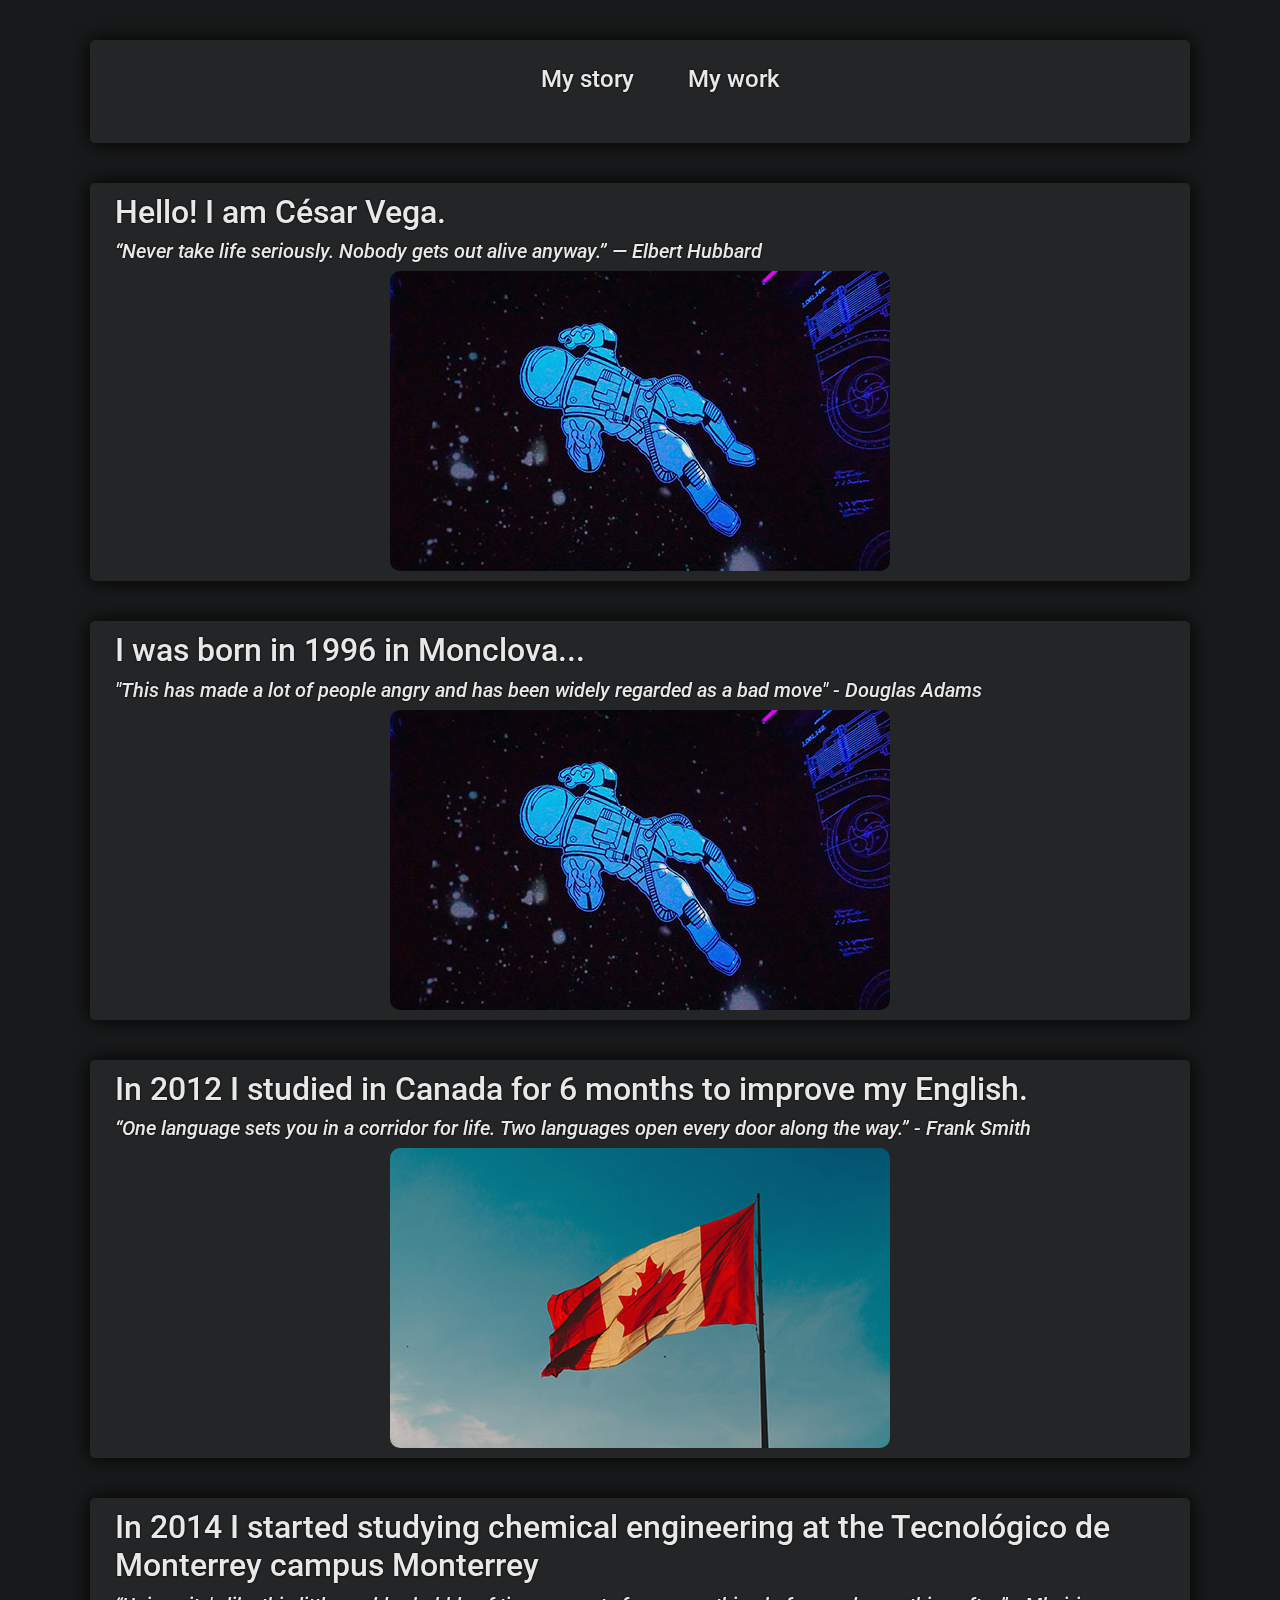
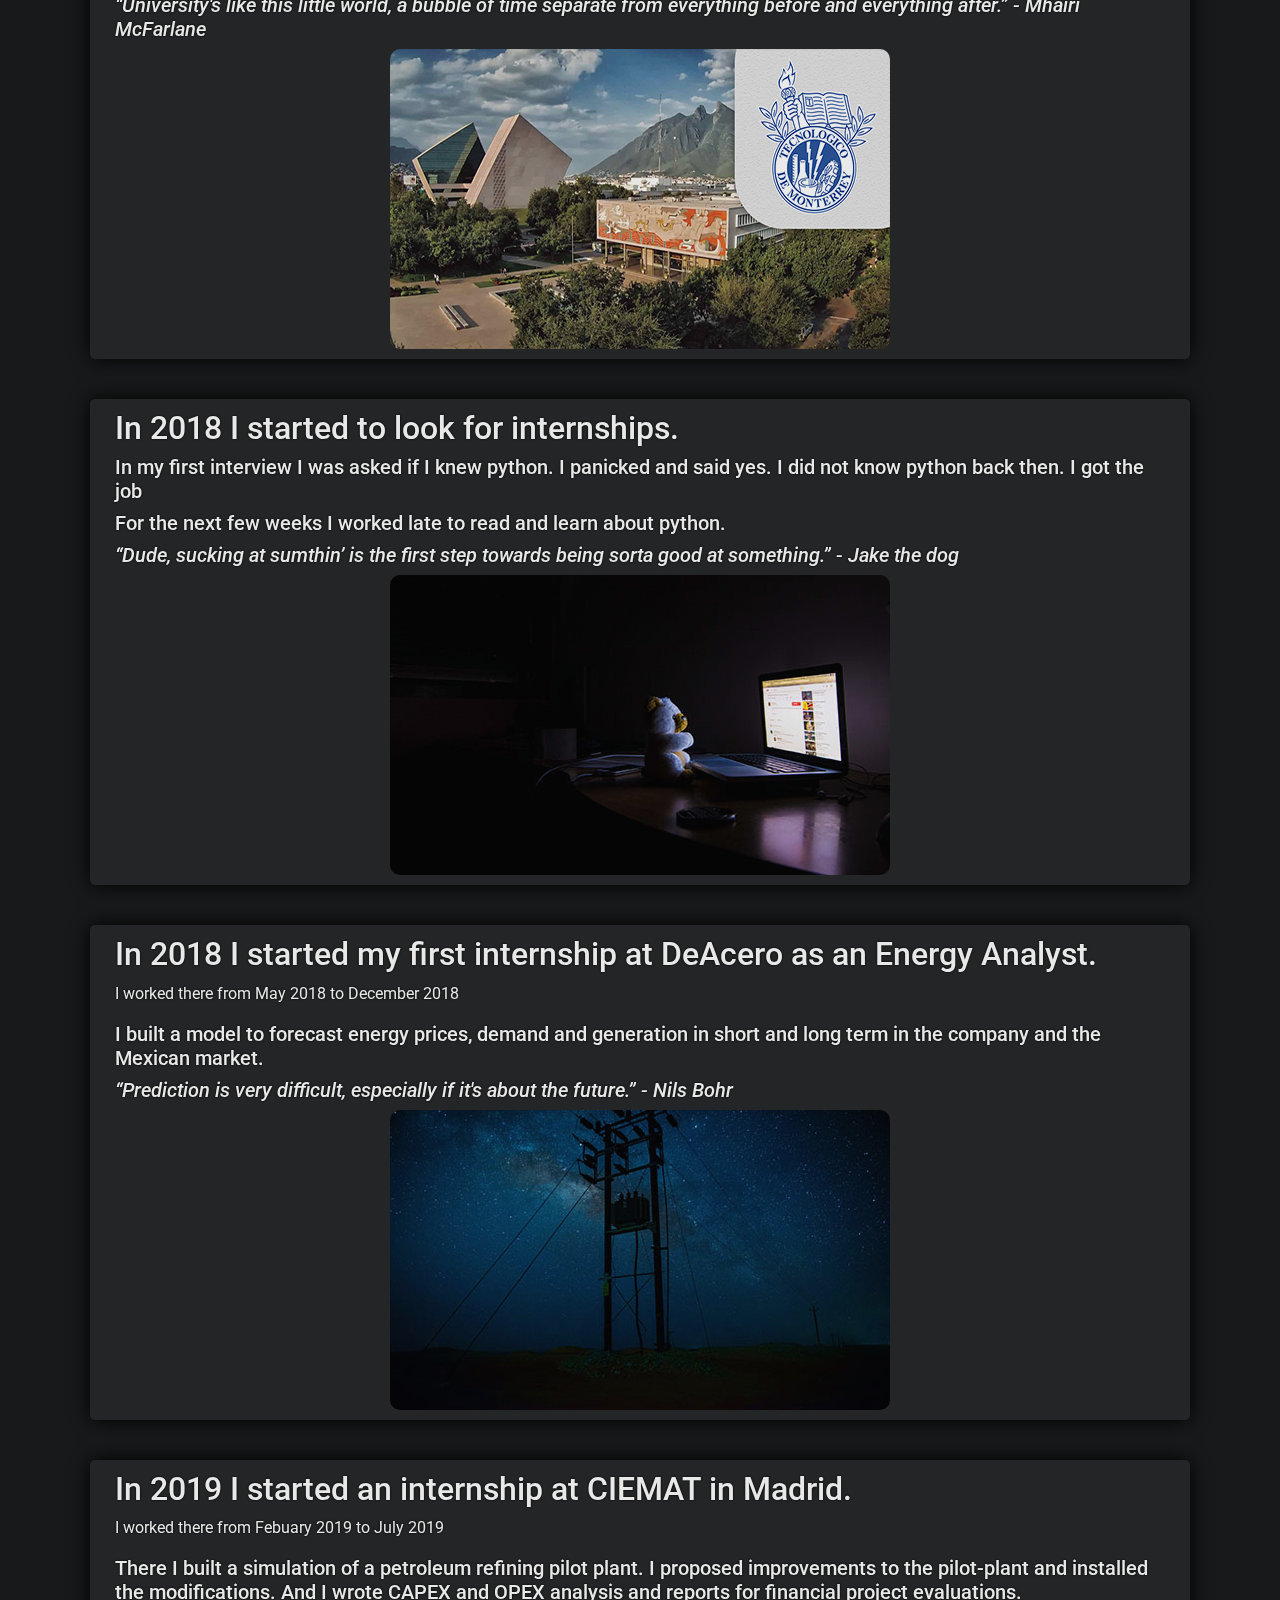
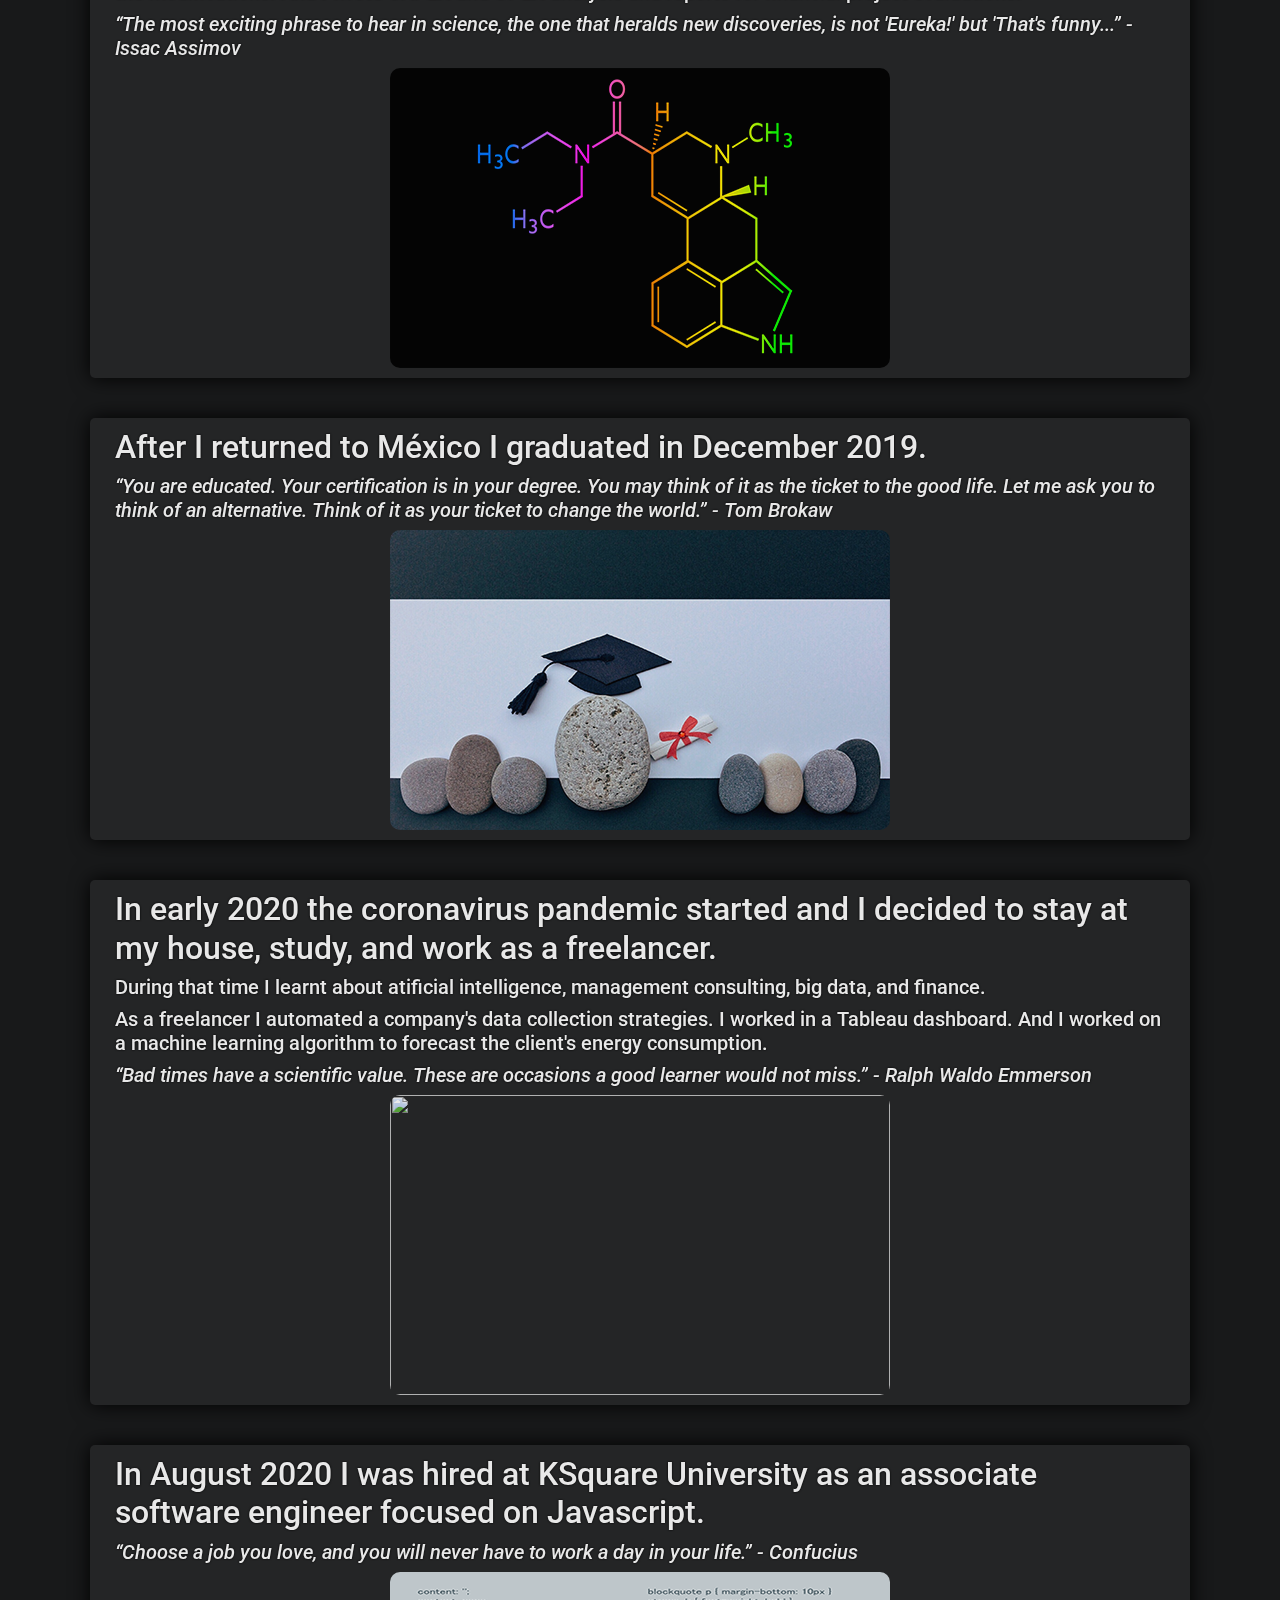
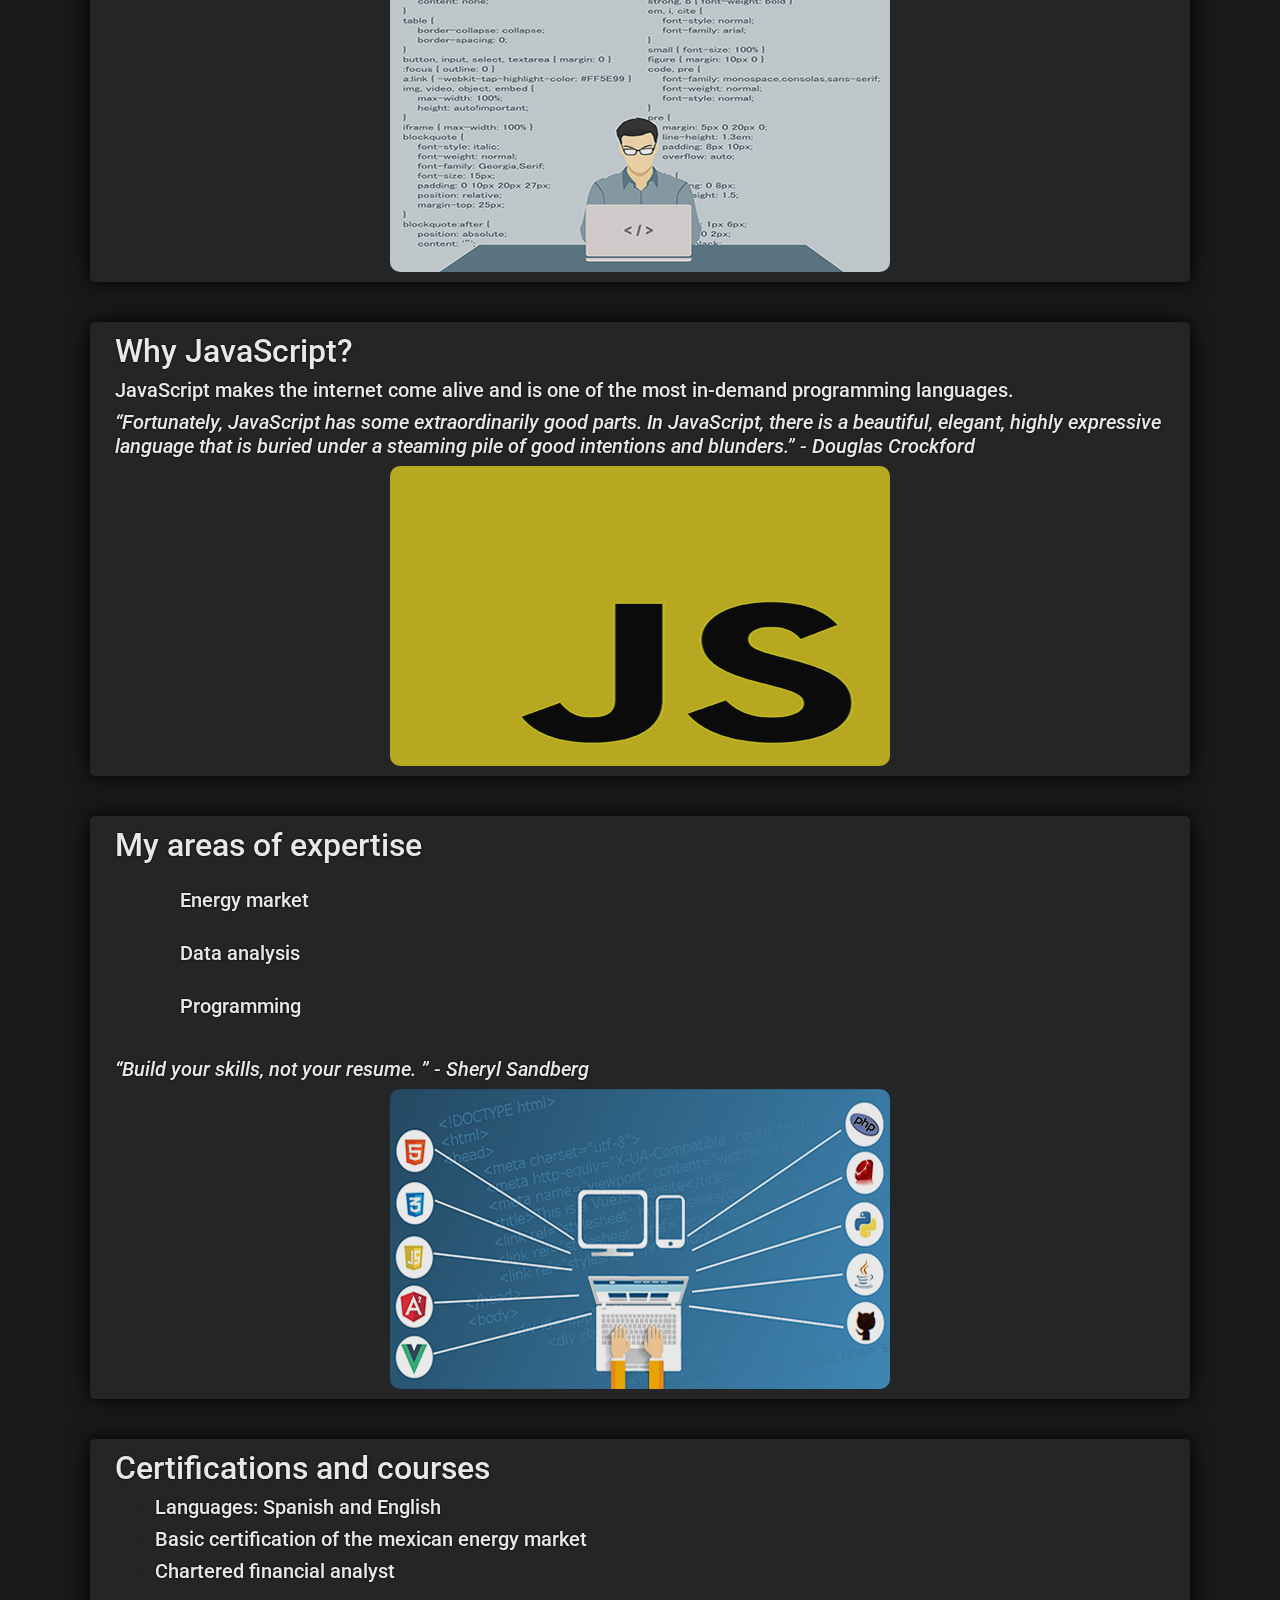
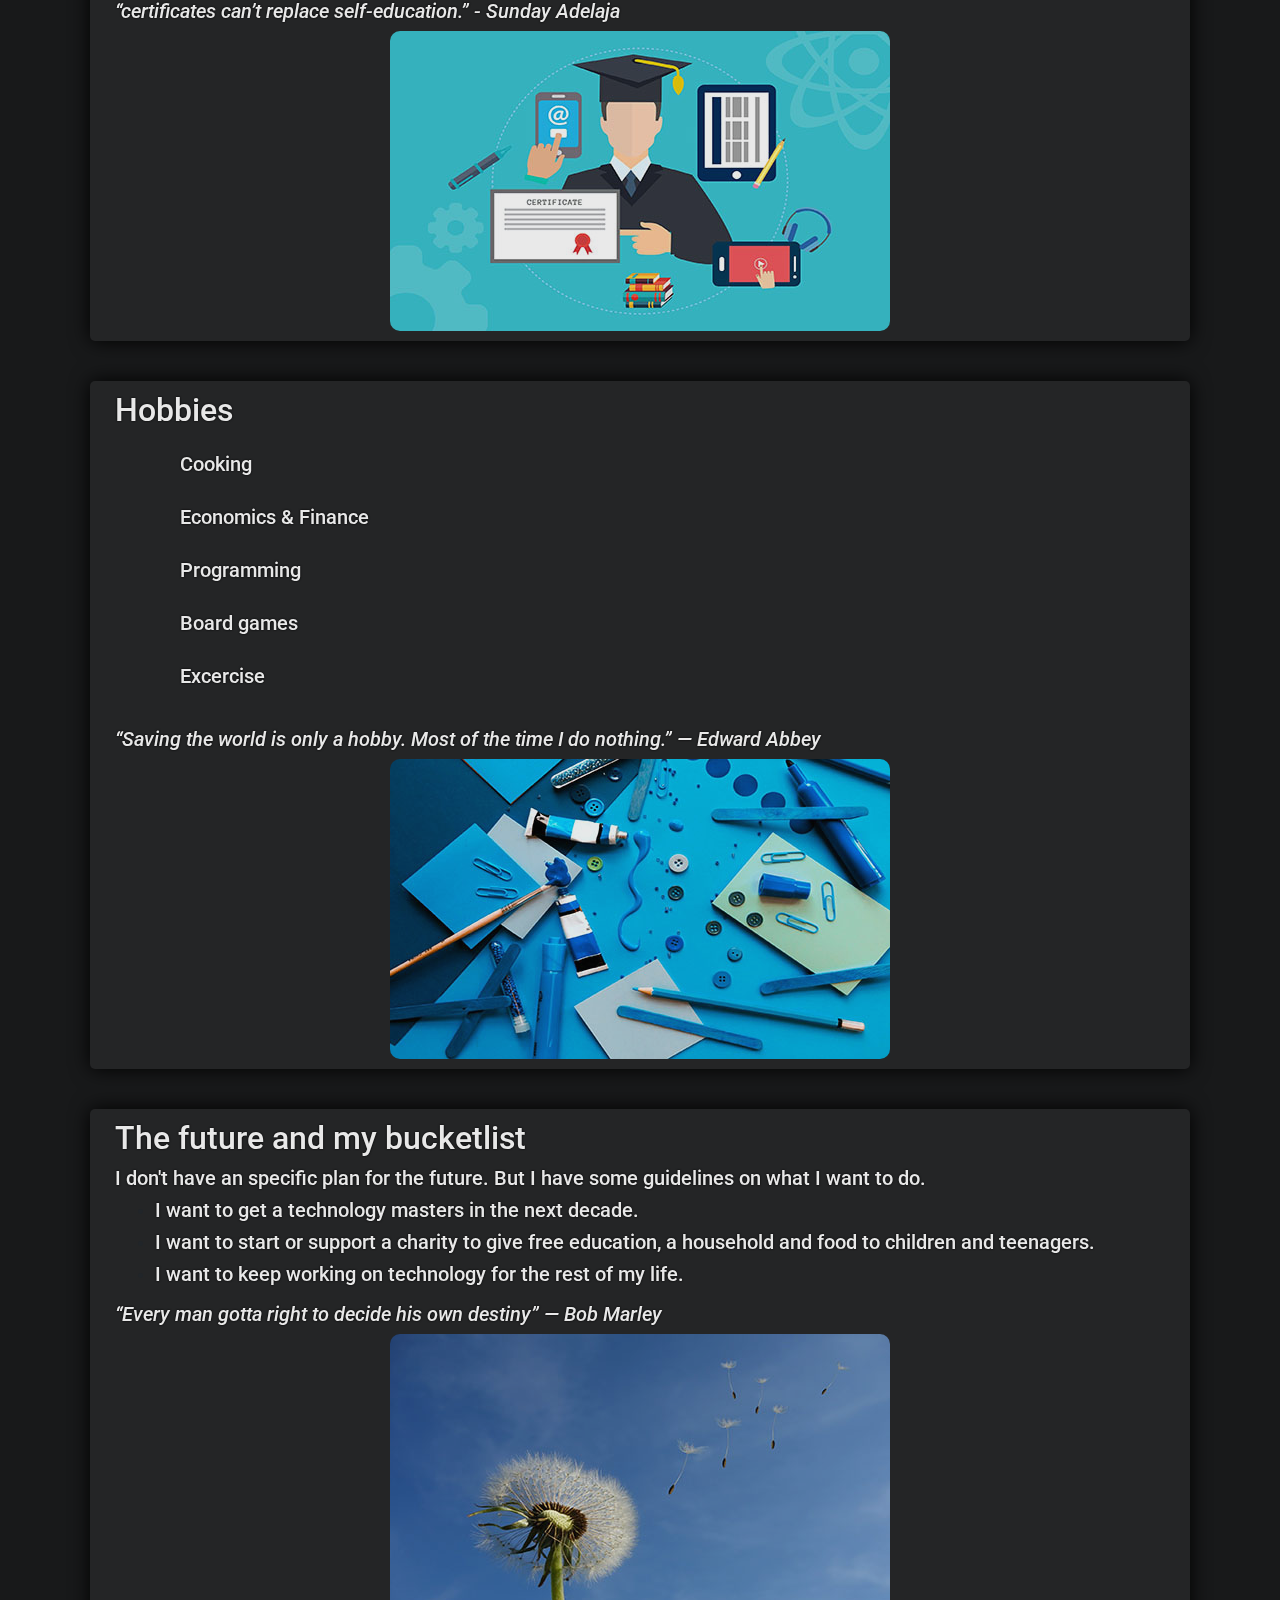
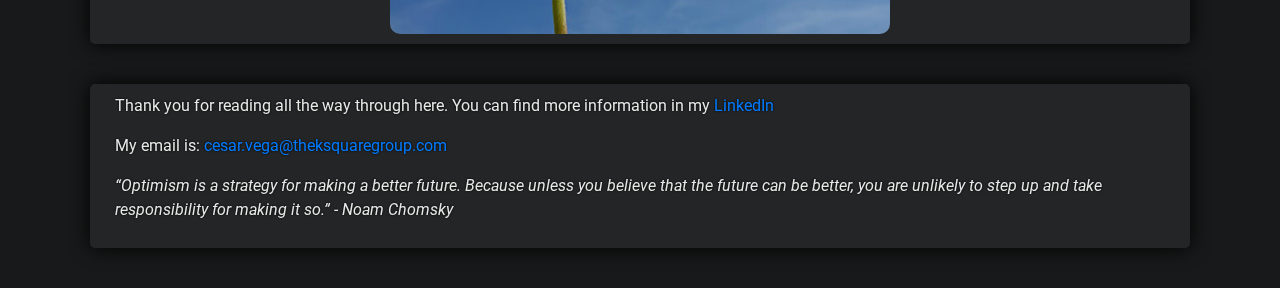
==== commit 4db089de: "I basically leaned it up, no more effects, just button effects and one single container for mobile a" ====
--- a/index.html
+++ b/index.html
@@ -7,10 +7,6 @@
 
     <!-- Bootstrap CSS -->
     <link rel="stylesheet" href="https://stackpath.bootstrapcdn.com/bootstrap/4.3.1/css/bootstrap.min.css" integrity="sha384-ggOyR0iXCbMQv3Xipma34MD+dH/1fQ784/j6cY/iJTQUOhcWr7x9JvoRxT2MZw1T" crossorigin="anonymous">
-    
-    <!-- For gradient background -->
-    <link rel="stylesheet" href="https://cdnjs.cloudflare.com/ajax/libs/normalize/5.0.0/normalize.min.css">
-    <link rel='stylesheet' href='https://codepen.io/P1N2O/pen/xxbjYqx.css'>
 
     
     <link rel="stylesheet" href="index_resources/background_style.css">
@@ -51,987 +47,25 @@
         
     </style>
     <!-- End of navbar -->
-
-
-    <div class="container" id="Desktop">
-
-        <div class="row">
-            <div class="col-6">
+    <div class="container" id = "Main">
+    
+        <div class="row">
+            <div class="col-12">
                 <h2>Hello! I am César Vega.</h2>
                 <h5 class="quote">“Never take life seriously. Nobody gets out alive anyway.” — Elbert Hubbard</h5>
             </div>
-            <div class="col-6">
-                <!-- AQUI MI FOTO -->
-                <img src="images/monica-garniga-XClNDg9Z9Ag-unsplash.jpg">
-            </div>
-        </div>
-
-        <div class="row">
-            <div class="col-6">
+            <div class="col-12">
+                <img class = "mx-auto d-block" src="images/monica-garniga-XClNDg9Z9Ag-unsplash.jpg">
+            </div>
+        </div>
+    
+        <div class="row">
+            <div class="col-12">
                 <h2>I was born in 1996 in Monclova...</h2>
                 <h5 class="quote">"This has made a lot of people angry and has been widely regarded as a bad move" - Douglas Adams</h5>
             </div>
-            <div class="col-6" id="astronaut_image">
-                <!--IMAGE HOVER DATA START-->
-                <div class="w">
-                    <div class="i"></div>
-                    <div class="i"></div>
-                    <div class="i"></div>
-                    <div class="i"></div>
-                    <div class="i"></div>
-                    <div class="i"></div>
-                    <div class="i"></div>
-                    <div class="i"></div>
-                    <div class="i"></div>
-                    <div class="i"></div>
-                    <div class="i"></div>
-                    <div class="i"></div>
-                    <div class="i"></div>
-                    <div class="i"></div>
-                    <div class="i"></div>
-                    <div class="i"></div>
-                    <div class="i"></div>
-                    <div class="i"></div>
-                    <div class="i"></div>
-                    <div class="i"></div>
-                    <div class="i"></div>
-                    <div class="i"></div>
-                    <div class="i"></div>
-                    <div class="i"></div>
-                    <div class="i"></div>
-                    <div class="i"></div>
-                    <div class="i"></div>
-                    <div class="i"></div>
-                    <div class="i"></div>
-                    <div class="i"></div>
-                    <div class="i"></div>
-                    <div class="i"></div>
-                    <div class="i"></div>
-                    <div class="i"></div>
-                    <div class="i"></div>
-                    <div class="i"></div>
-                    <div class="i"></div>
-                    <div class="i"></div>
-                    <div class="i"></div>
-                    <div class="i"></div>
-                    <div class="i"></div>
-                    <div class="i"></div>
-                    <div class="i"></div>
-                    <div class="i"></div>
-                    <div class="i"></div>
-                    <div class="i"></div>
-                    <div class="i"></div>
-                    <div class="i"></div>
-                    <div class="i"></div>
-                    <div class="i"></div>
-                  </div>             
-                <!--Image HOBER DATA END-->
-                
-            </div>
-        </div>
-
-        <div class="row">
-            <div class="col-6">
-                <h2>In 2012 I studied in Canada for 6 months to improve my English.</h2>
-                <h5 class="quote">“One language sets you in a corridor for life. Two languages open every door along the way.” - Frank Smith</h5>
-            </div>
-            <div class="col-6" id="canada_image">
-                <!--IMAGE HOVER DATA START-->
-                <div class="w">
-                    <div class="i"></div>
-                    <div class="i"></div>
-                    <div class="i"></div>
-                    <div class="i"></div>
-                    <div class="i"></div>
-                    <div class="i"></div>
-                    <div class="i"></div>
-                    <div class="i"></div>
-                    <div class="i"></div>
-                    <div class="i"></div>
-                    <div class="i"></div>
-                    <div class="i"></div>
-                    <div class="i"></div>
-                    <div class="i"></div>
-                    <div class="i"></div>
-                    <div class="i"></div>
-                    <div class="i"></div>
-                    <div class="i"></div>
-                    <div class="i"></div>
-                    <div class="i"></div>
-                    <div class="i"></div>
-                    <div class="i"></div>
-                    <div class="i"></div>
-                    <div class="i"></div>
-                    <div class="i"></div>
-                    <div class="i"></div>
-                    <div class="i"></div>
-                    <div class="i"></div>
-                    <div class="i"></div>
-                    <div class="i"></div>
-                    <div class="i"></div>
-                    <div class="i"></div>
-                    <div class="i"></div>
-                    <div class="i"></div>
-                    <div class="i"></div>
-                    <div class="i"></div>
-                    <div class="i"></div>
-                    <div class="i"></div>
-                    <div class="i"></div>
-                    <div class="i"></div>
-                    <div class="i"></div>
-                    <div class="i"></div>
-                    <div class="i"></div>
-                    <div class="i"></div>
-                    <div class="i"></div>
-                    <div class="i"></div>
-                    <div class="i"></div>
-                    <div class="i"></div>
-                    <div class="i"></div>
-                    <div class="i"></div>
-                  </div>             
-                <!--Image HOVER DATA END-->
-            </div>
-        </div>
-
-        <div class="row">
-            <div class="col-6">
-                <h2>In 2014 I started studying chemical engineering at the Tecnológico de Monterrey campus Monterrey</h2>
-                <h5 class="quote">“University's like this little world, a bubble of time separate from everything before and everything after.”  - Mhairi McFarlane</h5>
-            </div>
-            <div class="col-6" id="campus_mty_image">
-                <!--IMAGE HOVER DATA START-->
-                <div class="w">
-                    <div class="i"></div>
-                    <div class="i"></div>
-                    <div class="i"></div>
-                    <div class="i"></div>
-                    <div class="i"></div>
-                    <div class="i"></div>
-                    <div class="i"></div>
-                    <div class="i"></div>
-                    <div class="i"></div>
-                    <div class="i"></div>
-                    <div class="i"></div>
-                    <div class="i"></div>
-                    <div class="i"></div>
-                    <div class="i"></div>
-                    <div class="i"></div>
-                    <div class="i"></div>
-                    <div class="i"></div>
-                    <div class="i"></div>
-                    <div class="i"></div>
-                    <div class="i"></div>
-                    <div class="i"></div>
-                    <div class="i"></div>
-                    <div class="i"></div>
-                    <div class="i"></div>
-                    <div class="i"></div>
-                    <div class="i"></div>
-                    <div class="i"></div>
-                    <div class="i"></div>
-                    <div class="i"></div>
-                    <div class="i"></div>
-                    <div class="i"></div>
-                    <div class="i"></div>
-                    <div class="i"></div>
-                    <div class="i"></div>
-                    <div class="i"></div>
-                    <div class="i"></div>
-                    <div class="i"></div>
-                    <div class="i"></div>
-                    <div class="i"></div>
-                    <div class="i"></div>
-                    <div class="i"></div>
-                    <div class="i"></div>
-                    <div class="i"></div>
-                    <div class="i"></div>
-                    <div class="i"></div>
-                    <div class="i"></div>
-                    <div class="i"></div>
-                    <div class="i"></div>
-                    <div class="i"></div>
-                    <div class="i"></div>
-                  </div>             
-                <!--Image HOVER DATA END-->
-            </div>
-        </div>
-
-        <div class="row">
-            <div class="col-6">
-                <h2>In 2018 I started to look for internships</h2>
-                <h5>In my first interview I was asked if I knew python. I panicked and said yes. I did not know python back then. I got the job</h5>
-                <h5>For the next few weeks I worked late to read and learn about python.</h5>
-                <h5 class="quote">“Dude, sucking at sumthin’ is the first step towards being sorta good at something.”  - Jake the dog</h5>
-            </div>
-            <div class="col-6" id="bear_image">
-                <!--IMAGE HOVER DATA START-->
-                <div class="w">
-                    <div class="i"></div>
-                    <div class="i"></div>
-                    <div class="i"></div>
-                    <div class="i"></div>
-                    <div class="i"></div>
-                    <div class="i"></div>
-                    <div class="i"></div>
-                    <div class="i"></div>
-                    <div class="i"></div>
-                    <div class="i"></div>
-                    <div class="i"></div>
-                    <div class="i"></div>
-                    <div class="i"></div>
-                    <div class="i"></div>
-                    <div class="i"></div>
-                    <div class="i"></div>
-                    <div class="i"></div>
-                    <div class="i"></div>
-                    <div class="i"></div>
-                    <div class="i"></div>
-                    <div class="i"></div>
-                    <div class="i"></div>
-                    <div class="i"></div>
-                    <div class="i"></div>
-                    <div class="i"></div>
-                    <div class="i"></div>
-                    <div class="i"></div>
-                    <div class="i"></div>
-                    <div class="i"></div>
-                    <div class="i"></div>
-                    <div class="i"></div>
-                    <div class="i"></div>
-                    <div class="i"></div>
-                    <div class="i"></div>
-                    <div class="i"></div>
-                    <div class="i"></div>
-                    <div class="i"></div>
-                    <div class="i"></div>
-                    <div class="i"></div>
-                    <div class="i"></div>
-                    <div class="i"></div>
-                    <div class="i"></div>
-                    <div class="i"></div>
-                    <div class="i"></div>
-                    <div class="i"></div>
-                    <div class="i"></div>
-                    <div class="i"></div>
-                    <div class="i"></div>
-                    <div class="i"></div>
-                    <div class="i"></div>
-                  </div>             
-                <!--Image HOVER DATA END-->
-            </div>
-        </div>
-
-
-        <div class="row">
-            <div class="col-6">
-                <h2>In 2018 I started my first internship at DeAcero as an Energy Analyst</h2>
-                <p>I worked there from May 2018 to December 2018</p>
-                <h5>I built a model to forecast energy prices, demand and generation in short and long term in the company and the Mexican market.</h5>
-                <h5 class="quote">“Prediction is very difficult, especially if it's about the future.”  - Nils Bohr</h5>
-            </div>
-            <div class="col-6" id="DeAcero_image">
-                <!--IMAGE HOVER DATA START-->
-                <div class="w">
-                    <div class="i"></div>
-                    <div class="i"></div>
-                    <div class="i"></div>
-                    <div class="i"></div>
-                    <div class="i"></div>
-                    <div class="i"></div>
-                    <div class="i"></div>
-                    <div class="i"></div>
-                    <div class="i"></div>
-                    <div class="i"></div>
-                    <div class="i"></div>
-                    <div class="i"></div>
-                    <div class="i"></div>
-                    <div class="i"></div>
-                    <div class="i"></div>
-                    <div class="i"></div>
-                    <div class="i"></div>
-                    <div class="i"></div>
-                    <div class="i"></div>
-                    <div class="i"></div>
-                    <div class="i"></div>
-                    <div class="i"></div>
-                    <div class="i"></div>
-                    <div class="i"></div>
-                    <div class="i"></div>
-                    <div class="i"></div>
-                    <div class="i"></div>
-                    <div class="i"></div>
-                    <div class="i"></div>
-                    <div class="i"></div>
-                    <div class="i"></div>
-                    <div class="i"></div>
-                    <div class="i"></div>
-                    <div class="i"></div>
-                    <div class="i"></div>
-                    <div class="i"></div>
-                    <div class="i"></div>
-                    <div class="i"></div>
-                    <div class="i"></div>
-                    <div class="i"></div>
-                    <div class="i"></div>
-                    <div class="i"></div>
-                    <div class="i"></div>
-                    <div class="i"></div>
-                    <div class="i"></div>
-                    <div class="i"></div>
-                    <div class="i"></div>
-                    <div class="i"></div>
-                    <div class="i"></div>
-                    <div class="i"></div>
-                  </div>             
-                <!--Image HOVER DATA END-->
-            </div>
-        </div>    
-
-        <div class="row">
-            <div class="col-6">
-                <h2>In 2019 I started an internship at CIEMAT in Madrid.</h2>
-                <p>I worked there from Febuary 2019 to July 2019</p>
-                <h5>There I built a simulation of a petroleum refining pilot plant. I proposed improvements to the pilot-plant and installed the modifications. And ​I wrote CAPEX and OPEX analysis and reports for financial project evaluations.​</h5>
-                <h5 class="quote">“The most exciting phrase to hear in science, the one that heralds new discoveries, is not 'Eureka!' but 'That's funny...” - Issac Assimov</h5>
-            </div>
-            <div class="col-6" id="CIEMAT_image">
-                <!--IMAGE HOVER DATA START-->
-                <div class="w">
-                    <div class="i"></div>
-                    <div class="i"></div>
-                    <div class="i"></div>
-                    <div class="i"></div>
-                    <div class="i"></div>
-                    <div class="i"></div>
-                    <div class="i"></div>
-                    <div class="i"></div>
-                    <div class="i"></div>
-                    <div class="i"></div>
-                    <div class="i"></div>
-                    <div class="i"></div>
-                    <div class="i"></div>
-                    <div class="i"></div>
-                    <div class="i"></div>
-                    <div class="i"></div>
-                    <div class="i"></div>
-                    <div class="i"></div>
-                    <div class="i"></div>
-                    <div class="i"></div>
-                    <div class="i"></div>
-                    <div class="i"></div>
-                    <div class="i"></div>
-                    <div class="i"></div>
-                    <div class="i"></div>
-                    <div class="i"></div>
-                    <div class="i"></div>
-                    <div class="i"></div>
-                    <div class="i"></div>
-                    <div class="i"></div>
-                    <div class="i"></div>
-                    <div class="i"></div>
-                    <div class="i"></div>
-                    <div class="i"></div>
-                    <div class="i"></div>
-                    <div class="i"></div>
-                    <div class="i"></div>
-                    <div class="i"></div>
-                    <div class="i"></div>
-                    <div class="i"></div>
-                    <div class="i"></div>
-                    <div class="i"></div>
-                    <div class="i"></div>
-                    <div class="i"></div>
-                    <div class="i"></div>
-                    <div class="i"></div>
-                    <div class="i"></div>
-                    <div class="i"></div>
-                    <div class="i"></div>
-                    <div class="i"></div>
-                  </div>             
-                <!--Image HOVER DATA END-->
-            </div>
-        </div>    
-
-        <div class="row">
-            <div class="col-6">
-                <h2>After I returned to México I graduated in December 2019.</h2>
-                <h5 class="quote">“You are educated. Your certification is in your degree. You may think of it as the ticket to the good life. Let me ask you to think of an alternative. Think of it as your ticket to change the world.” - Tom Brokaw</h5>
-            </div>
-            <div class="col-6" id="grad_image">
-                <!--IMAGE HOVER DATA START-->
-                <div class="w">
-                    <div class="i"></div>
-                    <div class="i"></div>
-                    <div class="i"></div>
-                    <div class="i"></div>
-                    <div class="i"></div>
-                    <div class="i"></div>
-                    <div class="i"></div>
-                    <div class="i"></div>
-                    <div class="i"></div>
-                    <div class="i"></div>
-                    <div class="i"></div>
-                    <div class="i"></div>
-                    <div class="i"></div>
-                    <div class="i"></div>
-                    <div class="i"></div>
-                    <div class="i"></div>
-                    <div class="i"></div>
-                    <div class="i"></div>
-                    <div class="i"></div>
-                    <div class="i"></div>
-                    <div class="i"></div>
-                    <div class="i"></div>
-                    <div class="i"></div>
-                    <div class="i"></div>
-                    <div class="i"></div>
-                    <div class="i"></div>
-                    <div class="i"></div>
-                    <div class="i"></div>
-                    <div class="i"></div>
-                    <div class="i"></div>
-                    <div class="i"></div>
-                    <div class="i"></div>
-                    <div class="i"></div>
-                    <div class="i"></div>
-                    <div class="i"></div>
-                    <div class="i"></div>
-                    <div class="i"></div>
-                    <div class="i"></div>
-                    <div class="i"></div>
-                    <div class="i"></div>
-                    <div class="i"></div>
-                    <div class="i"></div>
-                    <div class="i"></div>
-                    <div class="i"></div>
-                    <div class="i"></div>
-                    <div class="i"></div>
-                    <div class="i"></div>
-                    <div class="i"></div>
-                    <div class="i"></div>
-                    <div class="i"></div>
-                  </div>             
-                <!--Image HOVER DATA END-->
-            </div>
-        </div>     
-
-        <div class="row">
-            <div class="col-6">
-                <h2>In early 2020 the coronavirus pandemic started and I decided to stay at my house, study, and work as a freelancer.</h2>
-                <h5>During that time I learnt about atificial intelligence, management consulting, big data, and finance.</h5>
-                <h5>As a freelancer I automated a company's data collection strategies. I worked in a Tableau dashboard. And I worked on a machine learning algorithm to forecast the client's energy consumption. </h5>
-                <h5 class="quote">“Bad times have a scientific value. These are occasions a good learner would not miss.” - Ralph Waldo Emmerson</h5>
-            </div>
-            <div class="col-6" id="lo_fi_girl_image">
-                <!--IMAGE HOVER DATA START-->
-                <div class="w">
-                    <div class="i"></div>
-                    <div class="i"></div>
-                    <div class="i"></div>
-                    <div class="i"></div>
-                    <div class="i"></div>
-                    <div class="i"></div>
-                    <div class="i"></div>
-                    <div class="i"></div>
-                    <div class="i"></div>
-                    <div class="i"></div>
-                    <div class="i"></div>
-                    <div class="i"></div>
-                    <div class="i"></div>
-                    <div class="i"></div>
-                    <div class="i"></div>
-                    <div class="i"></div>
-                    <div class="i"></div>
-                    <div class="i"></div>
-                    <div class="i"></div>
-                    <div class="i"></div>
-                    <div class="i"></div>
-                    <div class="i"></div>
-                    <div class="i"></div>
-                    <div class="i"></div>
-                    <div class="i"></div>
-                    <div class="i"></div>
-                    <div class="i"></div>
-                    <div class="i"></div>
-                    <div class="i"></div>
-                    <div class="i"></div>
-                    <div class="i"></div>
-                    <div class="i"></div>
-                    <div class="i"></div>
-                    <div class="i"></div>
-                    <div class="i"></div>
-                    <div class="i"></div>
-                    <div class="i"></div>
-                    <div class="i"></div>
-                    <div class="i"></div>
-                    <div class="i"></div>
-                    <div class="i"></div>
-                    <div class="i"></div>
-                    <div class="i"></div>
-                    <div class="i"></div>
-                    <div class="i"></div>
-                    <div class="i"></div>
-                    <div class="i"></div>
-                    <div class="i"></div>
-                    <div class="i"></div>
-                    <div class="i"></div>
-                  </div>             
-                <!--Image HOVER DATA END-->
-            </div>
-        </div>       
-
-        <div class="row">
-            <div class="col-6">
-                <h2>In August 2020 I was hired at KSquare University as an associate software engineer focused on Javascript.</h2>
-                <h5 class="quote">“Choose a job you love, and you will never have to work a day in your life.” - Confucius</h5>
-            </div>
-            <div class="col-6" id="Start_at_ksq_image">
-                <!--IMAGE HOVER DATA START-->
-                <div class="w">
-                    <div class="i"></div>
-                    <div class="i"></div>
-                    <div class="i"></div>
-                    <div class="i"></div>
-                    <div class="i"></div>
-                    <div class="i"></div>
-                    <div class="i"></div>
-                    <div class="i"></div>
-                    <div class="i"></div>
-                    <div class="i"></div>
-                    <div class="i"></div>
-                    <div class="i"></div>
-                    <div class="i"></div>
-                    <div class="i"></div>
-                    <div class="i"></div>
-                    <div class="i"></div>
-                    <div class="i"></div>
-                    <div class="i"></div>
-                    <div class="i"></div>
-                    <div class="i"></div>
-                    <div class="i"></div>
-                    <div class="i"></div>
-                    <div class="i"></div>
-                    <div class="i"></div>
-                    <div class="i"></div>
-                    <div class="i"></div>
-                    <div class="i"></div>
-                    <div class="i"></div>
-                    <div class="i"></div>
-                    <div class="i"></div>
-                    <div class="i"></div>
-                    <div class="i"></div>
-                    <div class="i"></div>
-                    <div class="i"></div>
-                    <div class="i"></div>
-                    <div class="i"></div>
-                    <div class="i"></div>
-                    <div class="i"></div>
-                    <div class="i"></div>
-                    <div class="i"></div>
-                    <div class="i"></div>
-                    <div class="i"></div>
-                    <div class="i"></div>
-                    <div class="i"></div>
-                    <div class="i"></div>
-                    <div class="i"></div>
-                    <div class="i"></div>
-                    <div class="i"></div>
-                    <div class="i"></div>
-                    <div class="i"></div>
-                  </div>             
-                <!--Image HOVER DATA END-->
-            </div>
-        </div>  
-
-        <div class="row">
-            <div class="col-6">
-                <h2>Why JavaScript?</h2>
-                <h5>JavaScript makes the internet come alive and is one of the most in-demand programming languages</h5>      
-                <h5 class="quote">“Fortunately, JavaScript has some extraordinarily good parts. In JavaScript, there is a beautiful, elegant, highly expressive language that is buried under a steaming pile of good intentions and blunders.” -  Douglas Crockford</h5>
-            </div>
-            <div class="col-6" id="JavaScript_image">
-                <!--IMAGE HOVER DATA START-->
-                <div class="w">
-                    <div class="i"></div>
-                    <div class="i"></div>
-                    <div class="i"></div>
-                    <div class="i"></div>
-                    <div class="i"></div>
-                    <div class="i"></div>
-                    <div class="i"></div>
-                    <div class="i"></div>
-                    <div class="i"></div>
-                    <div class="i"></div>
-                    <div class="i"></div>
-                    <div class="i"></div>
-                    <div class="i"></div>
-                    <div class="i"></div>
-                    <div class="i"></div>
-                    <div class="i"></div>
-                    <div class="i"></div>
-                    <div class="i"></div>
-                    <div class="i"></div>
-                    <div class="i"></div>
-                    <div class="i"></div>
-                    <div class="i"></div>
-                    <div class="i"></div>
-                    <div class="i"></div>
-                    <div class="i"></div>
-                    <div class="i"></div>
-                    <div class="i"></div>
-                    <div class="i"></div>
-                    <div class="i"></div>
-                    <div class="i"></div>
-                    <div class="i"></div>
-                    <div class="i"></div>
-                    <div class="i"></div>
-                    <div class="i"></div>
-                    <div class="i"></div>
-                    <div class="i"></div>
-                    <div class="i"></div>
-                    <div class="i"></div>
-                    <div class="i"></div>
-                    <div class="i"></div>
-                    <div class="i"></div>
-                    <div class="i"></div>
-                    <div class="i"></div>
-                    <div class="i"></div>
-                    <div class="i"></div>
-                    <div class="i"></div>
-                    <div class="i"></div>
-                    <div class="i"></div>
-                    <div class="i"></div>
-                    <div class="i"></div>
-                  </div>             
-                <!--Image HOVER DATA END-->
-            </div>
-        </div>         
-
-        <div class="row">
-            <div class="col-6">
-                <h2>My areas of expertise</h2>
-                <section>
-                    <nav class="shift">
-                      <ul style="text-align: left;">
-                        <li><a href="EnergyMarket.html"><h5>Energy market</h5></a></li>
-                        <p style="margin: -5px; height: 1px; opacity: 0; ">.</p>
-                        <li><a href="DataAnalysis.html"><h5>Data analysis</h5></a></li>
-                        <p style="margin: -5px; height: 1px; opacity: 0; ">.</p>
-                        <li><a href="programming.html"><h5>Programming</h5></a></li>
-                      </ul>
-                    </nav>
-                  </section>                
-                <h5 class="quote">“Build your skills, not your resume. ” -  Sheryl Sandberg</h5>
-            </div>
-            <div class="col-6" id="expertise_images">
-                <!--IMAGE HOVER DATA START-->
-                <div class="w">
-                    <div class="i"></div>
-                    <div class="i"></div>
-                    <div class="i"></div>
-                    <div class="i"></div>
-                    <div class="i"></div>
-                    <div class="i"></div>
-                    <div class="i"></div>
-                    <div class="i"></div>
-                    <div class="i"></div>
-                    <div class="i"></div>
-                    <div class="i"></div>
-                    <div class="i"></div>
-                    <div class="i"></div>
-                    <div class="i"></div>
-                    <div class="i"></div>
-                    <div class="i"></div>
-                    <div class="i"></div>
-                    <div class="i"></div>
-                    <div class="i"></div>
-                    <div class="i"></div>
-                    <div class="i"></div>
-                    <div class="i"></div>
-                    <div class="i"></div>
-                    <div class="i"></div>
-                    <div class="i"></div>
-                    <div class="i"></div>
-                    <div class="i"></div>
-                    <div class="i"></div>
-                    <div class="i"></div>
-                    <div class="i"></div>
-                    <div class="i"></div>
-                    <div class="i"></div>
-                    <div class="i"></div>
-                    <div class="i"></div>
-                    <div class="i"></div>
-                    <div class="i"></div>
-                    <div class="i"></div>
-                    <div class="i"></div>
-                    <div class="i"></div>
-                    <div class="i"></div>
-                    <div class="i"></div>
-                    <div class="i"></div>
-                    <div class="i"></div>
-                    <div class="i"></div>
-                    <div class="i"></div>
-                    <div class="i"></div>
-                    <div class="i"></div>
-                    <div class="i"></div>
-                    <div class="i"></div>
-                    <div class="i"></div>
-                  </div>             
-                <!--Image HOVER DATA END-->
-            </div>
-        </div>  
-
-        <div class="row">
-            <div class="col-6">
-                <h2>Certifications and courses.</h2>
-                <ul>
-                    <li><h5>Languages: Spanish and English.</h5></li>
-                    <li><h5>Basic certification of the mexican energy market.</h5></li>
-                    <li><h5>Chartered financial analyst.</h5></li>
-                </ul>
-                <h5 class="quote">“certificates can’t replace self-education.” -  Sunday Adelaja</h5>
-            </div>
-            <div class="col-6" id="certs_and_courses_image">
-                <!--IMAGE HOVER DATA START-->
-                <div class="w">
-                    <div class="i"></div>
-                    <div class="i"></div>
-                    <div class="i"></div>
-                    <div class="i"></div>
-                    <div class="i"></div>
-                    <div class="i"></div>
-                    <div class="i"></div>
-                    <div class="i"></div>
-                    <div class="i"></div>
-                    <div class="i"></div>
-                    <div class="i"></div>
-                    <div class="i"></div>
-                    <div class="i"></div>
-                    <div class="i"></div>
-                    <div class="i"></div>
-                    <div class="i"></div>
-                    <div class="i"></div>
-                    <div class="i"></div>
-                    <div class="i"></div>
-                    <div class="i"></div>
-                    <div class="i"></div>
-                    <div class="i"></div>
-                    <div class="i"></div>
-                    <div class="i"></div>
-                    <div class="i"></div>
-                    <div class="i"></div>
-                    <div class="i"></div>
-                    <div class="i"></div>
-                    <div class="i"></div>
-                    <div class="i"></div>
-                    <div class="i"></div>
-                    <div class="i"></div>
-                    <div class="i"></div>
-                    <div class="i"></div>
-                    <div class="i"></div>
-                    <div class="i"></div>
-                    <div class="i"></div>
-                    <div class="i"></div>
-                    <div class="i"></div>
-                    <div class="i"></div>
-                    <div class="i"></div>
-                    <div class="i"></div>
-                    <div class="i"></div>
-                    <div class="i"></div>
-                    <div class="i"></div>
-                    <div class="i"></div>
-                    <div class="i"></div>
-                    <div class="i"></div>
-                    <div class="i"></div>
-                    <div class="i"></div>
-                  </div>             
-                <!--Image HOVER DATA END-->
-            </div>
-        </div>      
-
-        <div class="row">
-            <div class="col-6">
-                <h2>Hobbies</h2>
-                <section>
-                  <nav class="shift">
-                    <ul style="text-align: left;">
-                      <li><a href="cooking.html"><h5>Cooking</h5></a></li>
-                      <p style="margin: -5px; height: 1px; opacity: 0; ">.</p>
-                      <li><a href="finance.html"><h5>Economics & Finance</h5></a></li>
-                      <p style="margin: -5px; height: 1px; opacity: 0; ">.</p>
-                      <li><a href="programming.html"><h5>Programming</h5></a></li>
-                      <p style="margin: -5px; height: 1px; opacity: 0; ">.</p>
-                      <li><a href="boardG.html"><h5>Board games</h5></a></li>
-                      <p style="margin: -5px; height: 1px; opacity: 0; ">.</p>
-                      <li><a href="exercise.html"><h5>Excercise</h5></a></li>
-                    </ul>
-                  </nav>
-                </section>
-                <h5 class="quote">“Saving the world is only a hobby. Most of the time I do nothing.” ― Edward Abbey</h5>
-            </div>
-            <div class="col-6" id="Hobbies_image">
-                <!--IMAGE HOVER DATA START-->
-                <div class="w">
-                    <div class="i"></div>
-                    <div class="i"></div>
-                    <div class="i"></div>
-                    <div class="i"></div>
-                    <div class="i"></div>
-                    <div class="i"></div>
-                    <div class="i"></div>
-                    <div class="i"></div>
-                    <div class="i"></div>
-                    <div class="i"></div>
-                    <div class="i"></div>
-                    <div class="i"></div>
-                    <div class="i"></div>
-                    <div class="i"></div>
-                    <div class="i"></div>
-                    <div class="i"></div>
-                    <div class="i"></div>
-                    <div class="i"></div>
-                    <div class="i"></div>
-                    <div class="i"></div>
-                    <div class="i"></div>
-                    <div class="i"></div>
-                    <div class="i"></div>
-                    <div class="i"></div>
-                    <div class="i"></div>
-                    <div class="i"></div>
-                    <div class="i"></div>
-                    <div class="i"></div>
-                    <div class="i"></div>
-                    <div class="i"></div>
-                    <div class="i"></div>
-                    <div class="i"></div>
-                    <div class="i"></div>
-                    <div class="i"></div>
-                    <div class="i"></div>
-                    <div class="i"></div>
-                    <div class="i"></div>
-                    <div class="i"></div>
-                    <div class="i"></div>
-                    <div class="i"></div>
-                    <div class="i"></div>
-                    <div class="i"></div>
-                    <div class="i"></div>
-                    <div class="i"></div>
-                    <div class="i"></div>
-                    <div class="i"></div>
-                    <div class="i"></div>
-                    <div class="i"></div>
-                    <div class="i"></div>
-                    <div class="i"></div>
-                  </div>             
-                <!--Image HOVER DATA END-->
-            </div>
-        </div> 
-
-        <div class="row">
-            <div class="col-6">
-                <h2>The future and my bucketlist</h2>
-                <h5>
-                    I don't have an specific plan for the future. But I have some guidelines 
-                    on what I want to do.
-                </h5>      
-                <ul>
-                    <li><h5>I want to get a technology masters in the next decade.</h5></li>
-                    <li>
-                        <h5>I want to start or support a charity to give free education,
-                            a household and food to children and teenagers.</h5>  
-                    </li>
-                    <li>
-                        <h5>I want to keep working on technology for the rest of my life.</h5> 
-                    </li>
-                </ul>
-                <h5 class="quote">“Every man gotta right to decide his own destiny” ― Bob Marley</h5>
-            </div>
-            <div class="col-6" id="future_image">
-                <!--IMAGE HOVER DATA START-->
-                <div class="w">
-                    <div class="i"></div>
-                    <div class="i"></div>
-                    <div class="i"></div>
-                    <div class="i"></div>
-                    <div class="i"></div>
-                    <div class="i"></div>
-                    <div class="i"></div>
-                    <div class="i"></div>
-                    <div class="i"></div>
-                    <div class="i"></div>
-                    <div class="i"></div>
-                    <div class="i"></div>
-                    <div class="i"></div>
-                    <div class="i"></div>
-                    <div class="i"></div>
-                    <div class="i"></div>
-                    <div class="i"></div>
-                    <div class="i"></div>
-                    <div class="i"></div>
-                    <div class="i"></div>
-                    <div class="i"></div>
-                    <div class="i"></div>
-                    <div class="i"></div>
-                    <div class="i"></div>
-                    <div class="i"></div>
-                    <div class="i"></div>
-                    <div class="i"></div>
-                    <div class="i"></div>
-                    <div class="i"></div>
-                    <div class="i"></div>
-                    <div class="i"></div>
-                    <div class="i"></div>
-                    <div class="i"></div>
-                    <div class="i"></div>
-                    <div class="i"></div>
-                    <div class="i"></div>
-                    <div class="i"></div>
-                    <div class="i"></div>
-                    <div class="i"></div>
-                    <div class="i"></div>
-                    <div class="i"></div>
-                    <div class="i"></div>
-                    <div class="i"></div>
-                    <div class="i"></div>
-                    <div class="i"></div>
-                    <div class="i"></div>
-                    <div class="i"></div>
-                    <div class="i"></div>
-                    <div class="i"></div>
-                    <div class="i"></div>
-                  </div>             
-                <!--Image HOVER DATA END-->
-            </div>
-        </div>         
-
-
-        
-        
-
-
-    <!-- -->
-    </div>
-    <!--MOBILE INDEX START-->
-    <div class="container" id="Mobile">
-    
-        <div class="row">
-            <div class="col-12">
-                <h2>Hello! I am César Vega.</h2>
-                <h5 class="quote">“Never take life seriously. Nobody gets out alive anyway.” — Elbert Hubbard</h5>
-            </div>
-            <div class="col-12">
-                
-                <img class = "mx-auto d-block" src="images/monica-garniga-XClNDg9Z9Ag-unsplash.jpg">
-            </div>
-        </div>
-    
-        <div class="row">
-            <div class="col-12">
-                <h2>I was born in 1996 in Monclova...</h2>
-                <h5 class="quote">"This has made a lot of people angry and has been widely regarded as a bad move" - Douglas Adams</h5>
-            </div>
             <div class="col-12" id="astronaut_image">
-               <a class="" href="/" title=""> <img class = "mx-auto d-block" src="images/monica-garniga-XClNDg9Z9Ag-unsplash.jpg"></a>
+            <img class = "mx-auto d-block" src="images/monica-garniga-XClNDg9Z9Ag-unsplash.jpg">
             </div>
         </div>
     
@@ -1221,7 +255,6 @@
         </div>                                       
     
     </div>
-    <!-- MOBILE INDEX END-->
 
 
 
--- a/global_css.css
+++ b/global_css.css
@@ -88,6 +88,6 @@
     margin: auto;	
 }
 
-#Mobile {
+#Main {
     margin: auto;
 }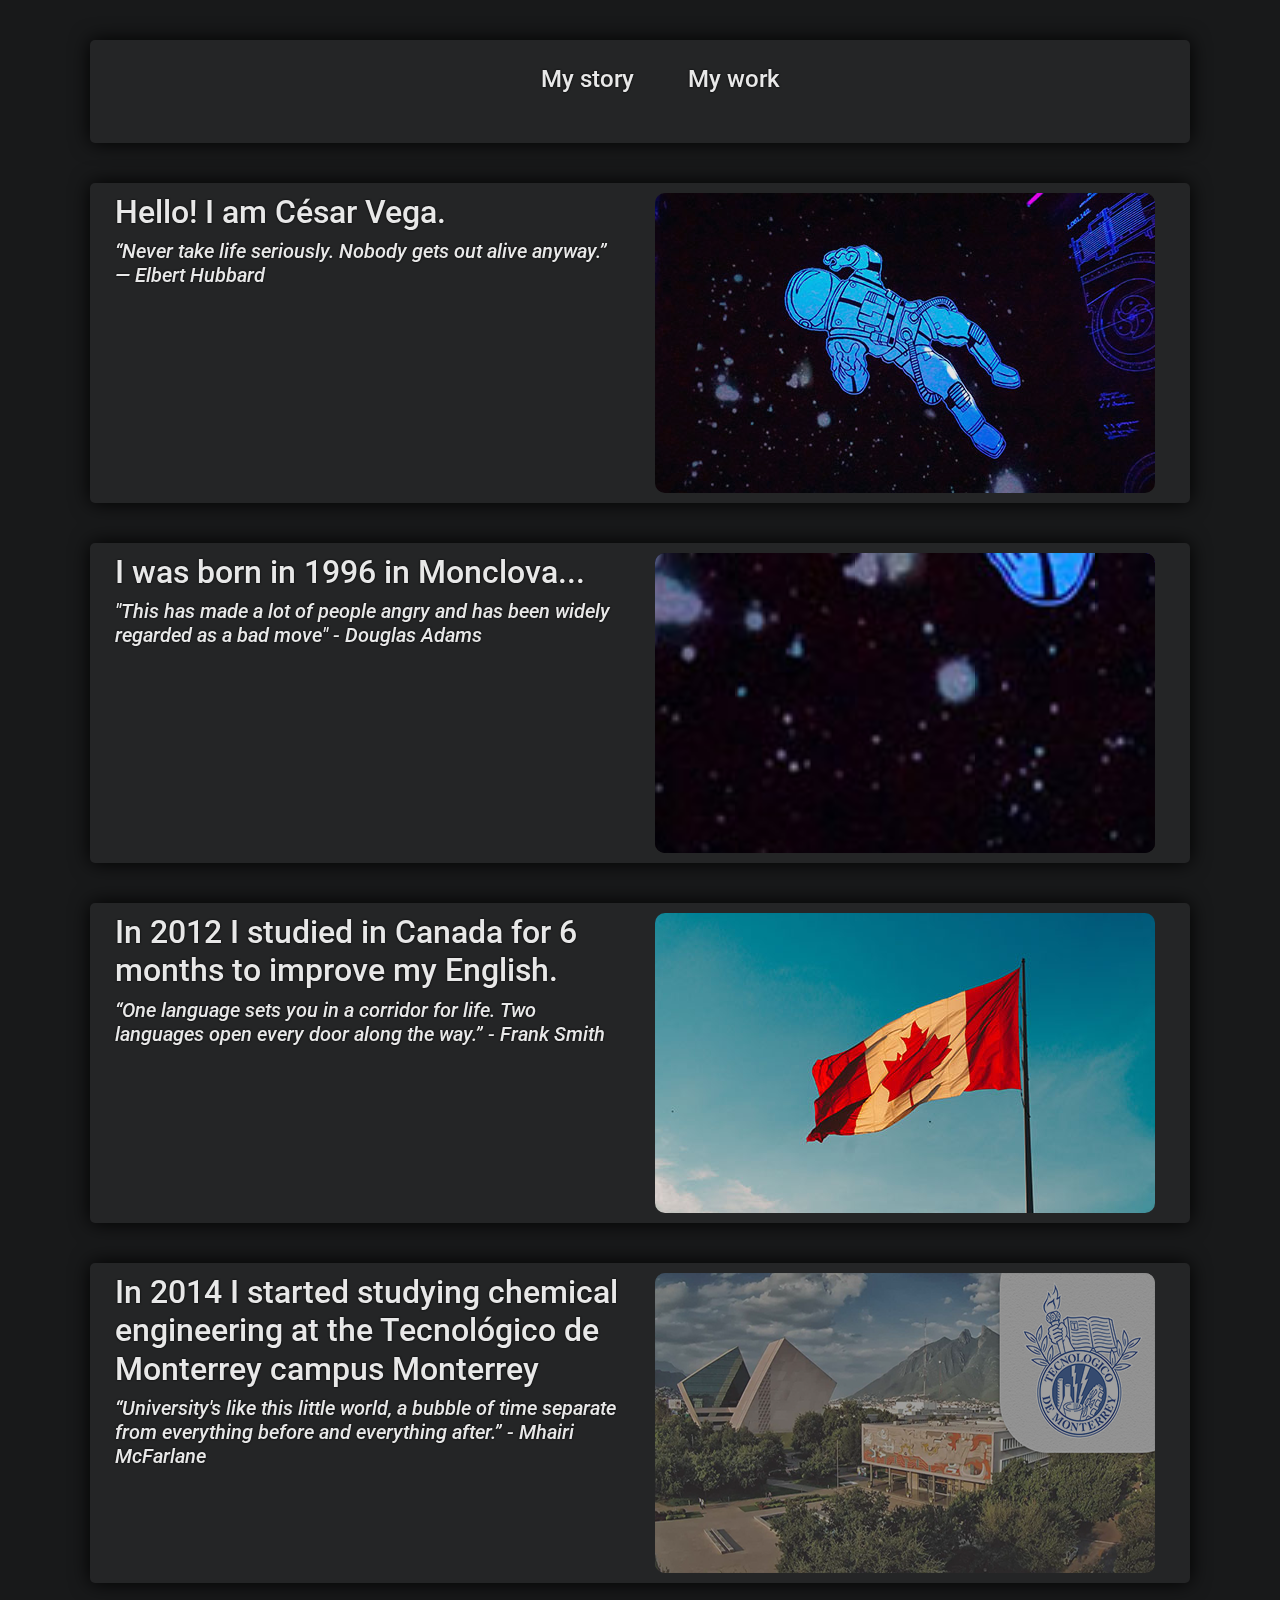
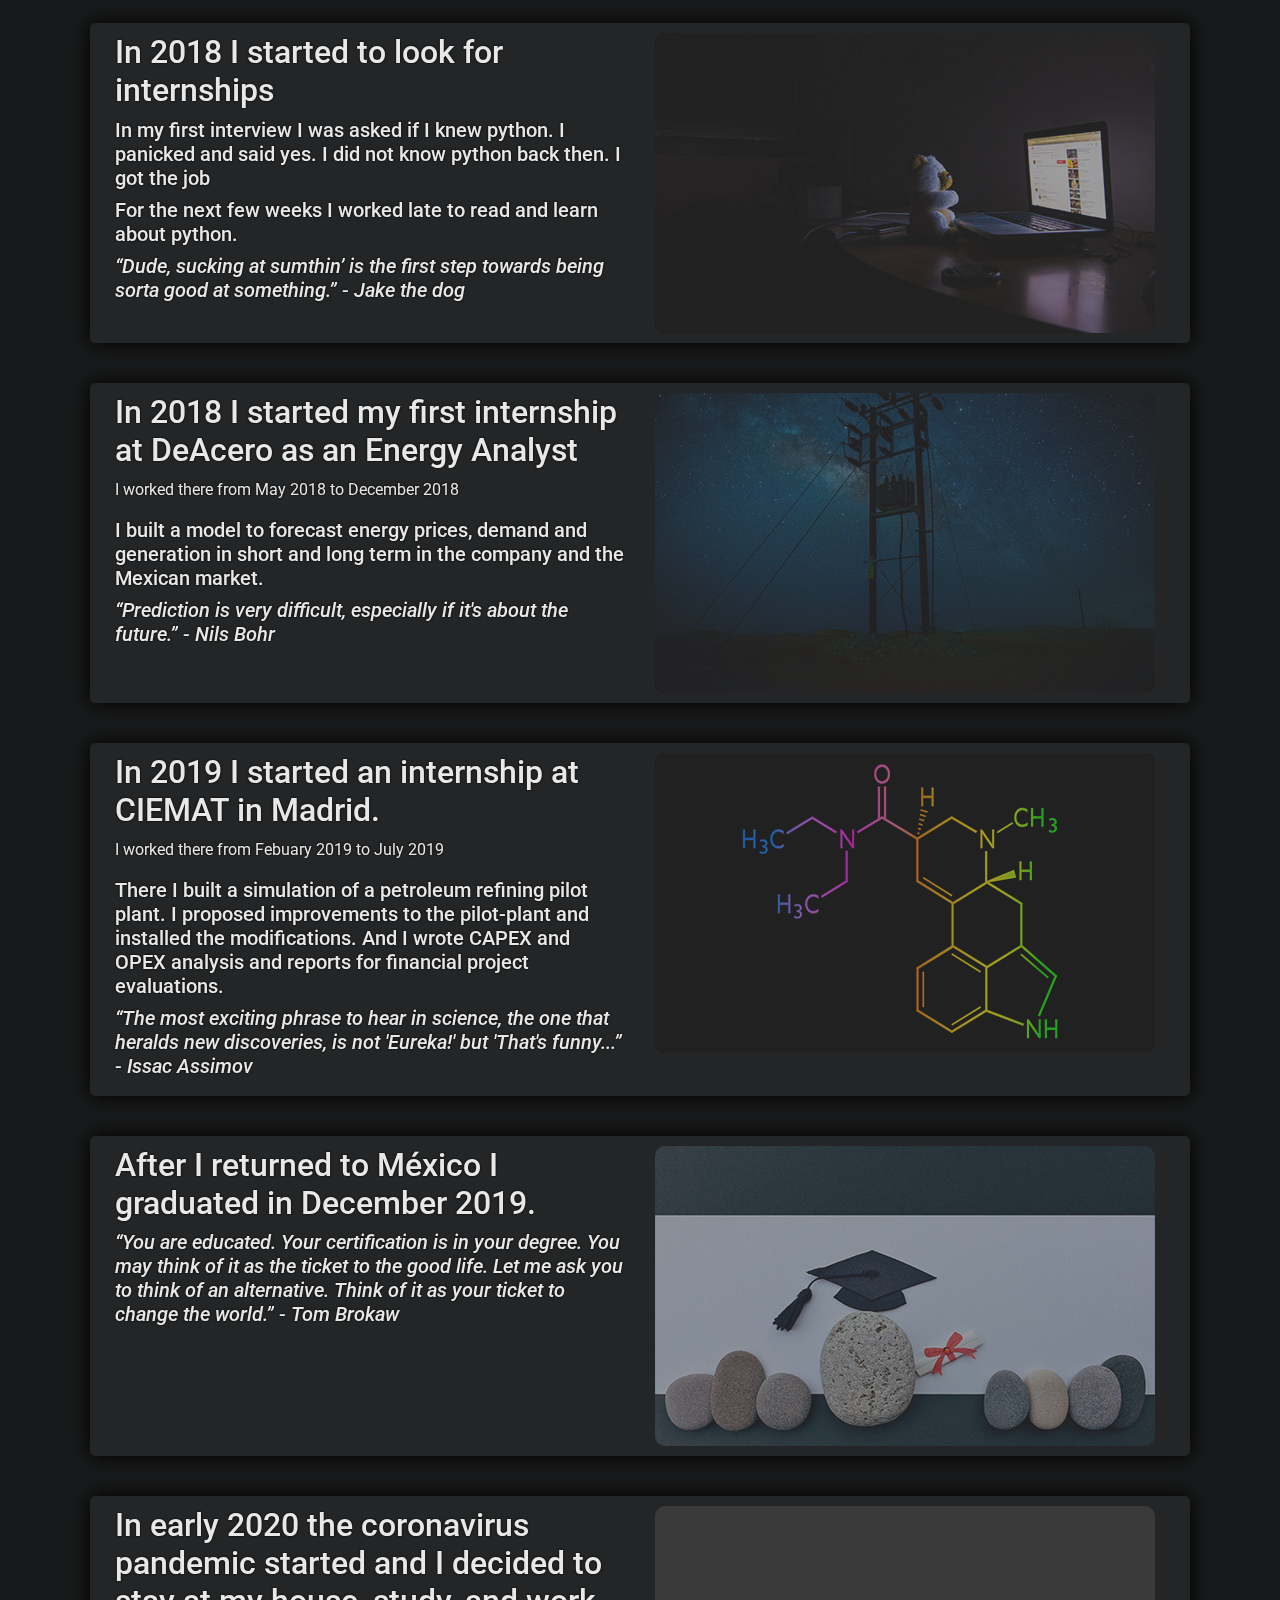
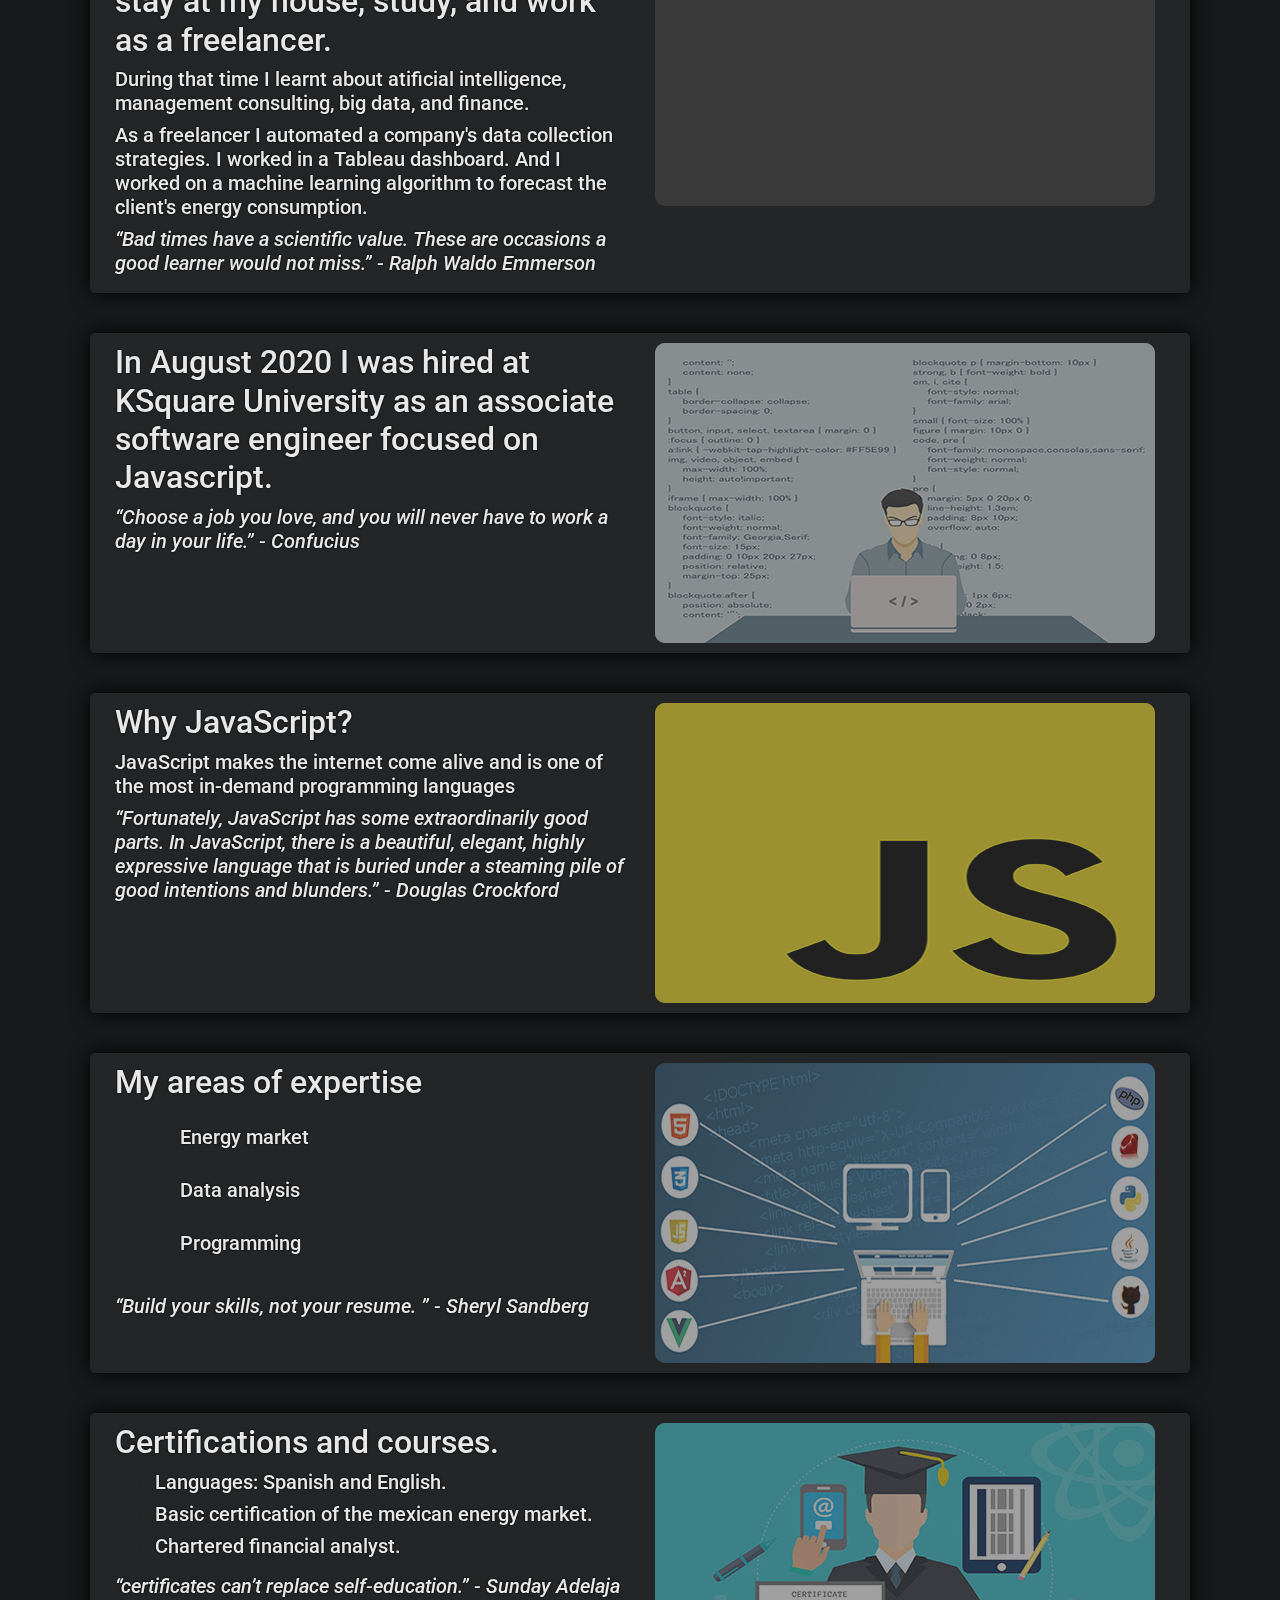
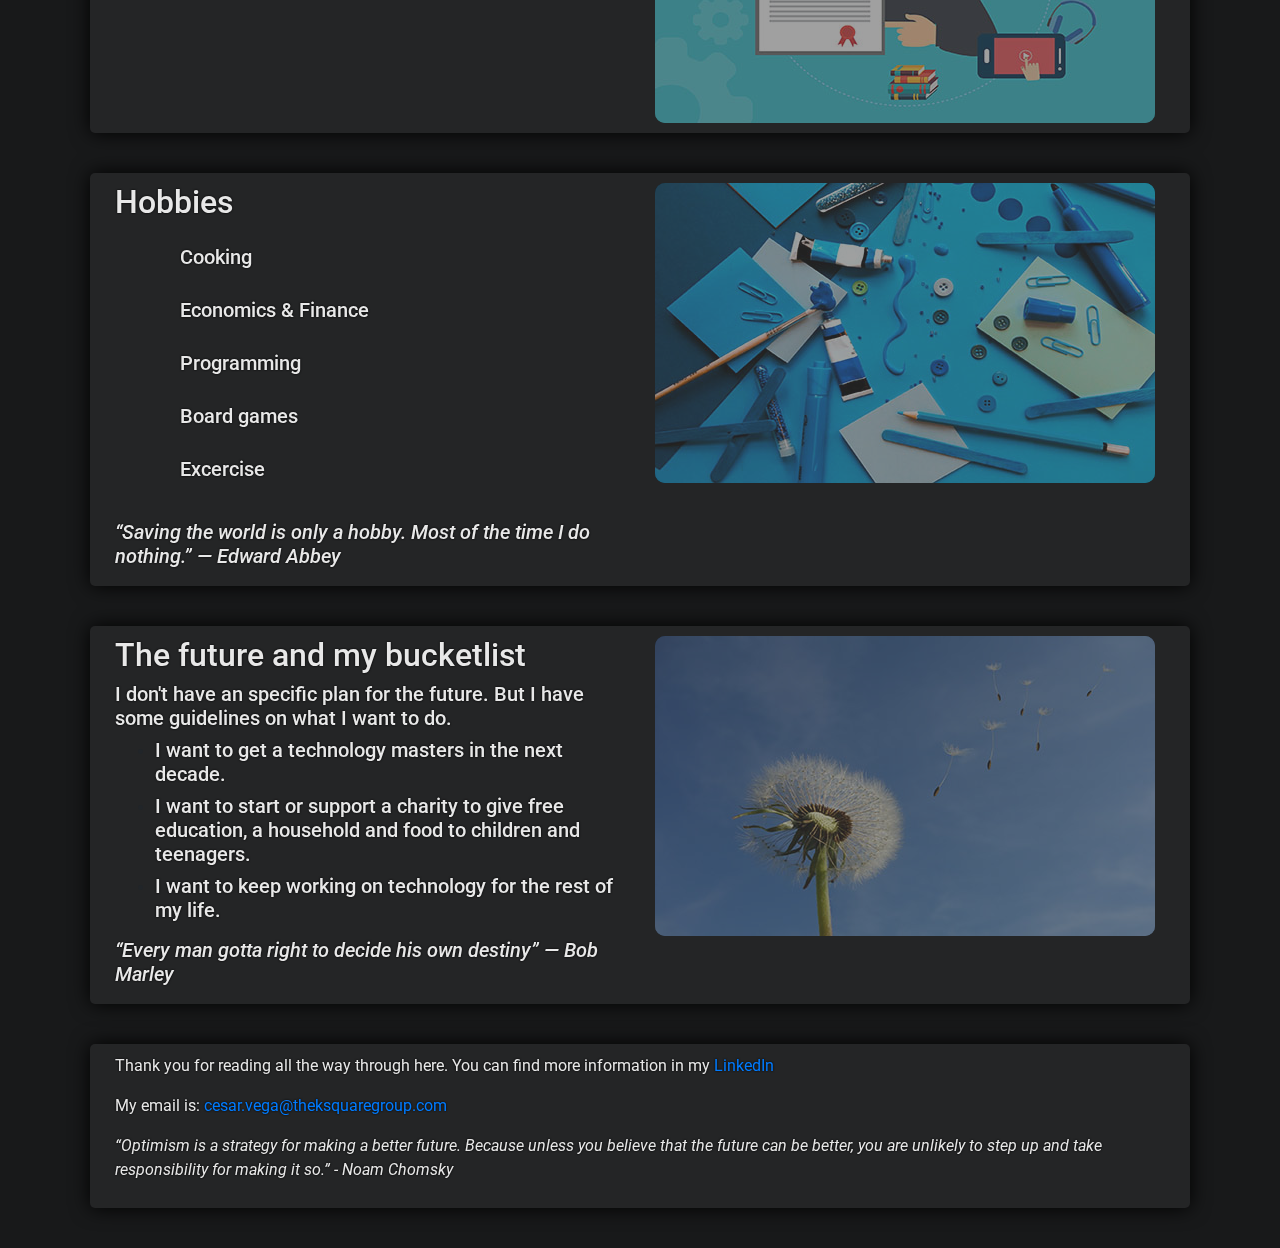
==== commit 4530b8cd: "REVERT, after all the leaning, google still gave a 73..." ====
--- a/index.html
+++ b/index.html
@@ -47,25 +47,987 @@
         
     </style>
     <!-- End of navbar -->
-    <div class="container" id = "Main">
-    
-        <div class="row">
-            <div class="col-12">
+
+
+    <div class="container" id="Desktop">
+
+        <div class="row">
+            <div class="col-6">
                 <h2>Hello! I am César Vega.</h2>
                 <h5 class="quote">“Never take life seriously. Nobody gets out alive anyway.” — Elbert Hubbard</h5>
             </div>
-            <div class="col-12">
-                <img class = "mx-auto d-block" src="images/monica-garniga-XClNDg9Z9Ag-unsplash.jpg">
+            <div class="col-6">
+                <!-- AQUI MI FOTO -->
+                <img src="images/monica-garniga-XClNDg9Z9Ag-unsplash.jpg">
             </div>
         </div>
-    
-        <div class="row">
-            <div class="col-12">
+
+        <div class="row">
+            <div class="col-6">
                 <h2>I was born in 1996 in Monclova...</h2>
                 <h5 class="quote">"This has made a lot of people angry and has been widely regarded as a bad move" - Douglas Adams</h5>
             </div>
+            <div class="col-6" id="astronaut_image">
+                <!--IMAGE HOVER DATA START-->
+                <div class="w">
+                    <div class="i"></div>
+                    <div class="i"></div>
+                    <div class="i"></div>
+                    <div class="i"></div>
+                    <div class="i"></div>
+                    <div class="i"></div>
+                    <div class="i"></div>
+                    <div class="i"></div>
+                    <div class="i"></div>
+                    <div class="i"></div>
+                    <div class="i"></div>
+                    <div class="i"></div>
+                    <div class="i"></div>
+                    <div class="i"></div>
+                    <div class="i"></div>
+                    <div class="i"></div>
+                    <div class="i"></div>
+                    <div class="i"></div>
+                    <div class="i"></div>
+                    <div class="i"></div>
+                    <div class="i"></div>
+                    <div class="i"></div>
+                    <div class="i"></div>
+                    <div class="i"></div>
+                    <div class="i"></div>
+                    <div class="i"></div>
+                    <div class="i"></div>
+                    <div class="i"></div>
+                    <div class="i"></div>
+                    <div class="i"></div>
+                    <div class="i"></div>
+                    <div class="i"></div>
+                    <div class="i"></div>
+                    <div class="i"></div>
+                    <div class="i"></div>
+                    <div class="i"></div>
+                    <div class="i"></div>
+                    <div class="i"></div>
+                    <div class="i"></div>
+                    <div class="i"></div>
+                    <div class="i"></div>
+                    <div class="i"></div>
+                    <div class="i"></div>
+                    <div class="i"></div>
+                    <div class="i"></div>
+                    <div class="i"></div>
+                    <div class="i"></div>
+                    <div class="i"></div>
+                    <div class="i"></div>
+                    <div class="i"></div>
+                  </div>             
+                <!--Image HOBER DATA END-->
+                
+            </div>
+        </div>
+
+        <div class="row">
+            <div class="col-6">
+                <h2>In 2012 I studied in Canada for 6 months to improve my English.</h2>
+                <h5 class="quote">“One language sets you in a corridor for life. Two languages open every door along the way.” - Frank Smith</h5>
+            </div>
+            <div class="col-6" id="canada_image">
+                <!--IMAGE HOVER DATA START-->
+                <div class="w">
+                    <div class="i"></div>
+                    <div class="i"></div>
+                    <div class="i"></div>
+                    <div class="i"></div>
+                    <div class="i"></div>
+                    <div class="i"></div>
+                    <div class="i"></div>
+                    <div class="i"></div>
+                    <div class="i"></div>
+                    <div class="i"></div>
+                    <div class="i"></div>
+                    <div class="i"></div>
+                    <div class="i"></div>
+                    <div class="i"></div>
+                    <div class="i"></div>
+                    <div class="i"></div>
+                    <div class="i"></div>
+                    <div class="i"></div>
+                    <div class="i"></div>
+                    <div class="i"></div>
+                    <div class="i"></div>
+                    <div class="i"></div>
+                    <div class="i"></div>
+                    <div class="i"></div>
+                    <div class="i"></div>
+                    <div class="i"></div>
+                    <div class="i"></div>
+                    <div class="i"></div>
+                    <div class="i"></div>
+                    <div class="i"></div>
+                    <div class="i"></div>
+                    <div class="i"></div>
+                    <div class="i"></div>
+                    <div class="i"></div>
+                    <div class="i"></div>
+                    <div class="i"></div>
+                    <div class="i"></div>
+                    <div class="i"></div>
+                    <div class="i"></div>
+                    <div class="i"></div>
+                    <div class="i"></div>
+                    <div class="i"></div>
+                    <div class="i"></div>
+                    <div class="i"></div>
+                    <div class="i"></div>
+                    <div class="i"></div>
+                    <div class="i"></div>
+                    <div class="i"></div>
+                    <div class="i"></div>
+                    <div class="i"></div>
+                  </div>             
+                <!--Image HOVER DATA END-->
+            </div>
+        </div>
+
+        <div class="row">
+            <div class="col-6">
+                <h2>In 2014 I started studying chemical engineering at the Tecnológico de Monterrey campus Monterrey</h2>
+                <h5 class="quote">“University's like this little world, a bubble of time separate from everything before and everything after.”  - Mhairi McFarlane</h5>
+            </div>
+            <div class="col-6" id="campus_mty_image">
+                <!--IMAGE HOVER DATA START-->
+                <div class="w">
+                    <div class="i"></div>
+                    <div class="i"></div>
+                    <div class="i"></div>
+                    <div class="i"></div>
+                    <div class="i"></div>
+                    <div class="i"></div>
+                    <div class="i"></div>
+                    <div class="i"></div>
+                    <div class="i"></div>
+                    <div class="i"></div>
+                    <div class="i"></div>
+                    <div class="i"></div>
+                    <div class="i"></div>
+                    <div class="i"></div>
+                    <div class="i"></div>
+                    <div class="i"></div>
+                    <div class="i"></div>
+                    <div class="i"></div>
+                    <div class="i"></div>
+                    <div class="i"></div>
+                    <div class="i"></div>
+                    <div class="i"></div>
+                    <div class="i"></div>
+                    <div class="i"></div>
+                    <div class="i"></div>
+                    <div class="i"></div>
+                    <div class="i"></div>
+                    <div class="i"></div>
+                    <div class="i"></div>
+                    <div class="i"></div>
+                    <div class="i"></div>
+                    <div class="i"></div>
+                    <div class="i"></div>
+                    <div class="i"></div>
+                    <div class="i"></div>
+                    <div class="i"></div>
+                    <div class="i"></div>
+                    <div class="i"></div>
+                    <div class="i"></div>
+                    <div class="i"></div>
+                    <div class="i"></div>
+                    <div class="i"></div>
+                    <div class="i"></div>
+                    <div class="i"></div>
+                    <div class="i"></div>
+                    <div class="i"></div>
+                    <div class="i"></div>
+                    <div class="i"></div>
+                    <div class="i"></div>
+                    <div class="i"></div>
+                  </div>             
+                <!--Image HOVER DATA END-->
+            </div>
+        </div>
+
+        <div class="row">
+            <div class="col-6">
+                <h2>In 2018 I started to look for internships</h2>
+                <h5>In my first interview I was asked if I knew python. I panicked and said yes. I did not know python back then. I got the job</h5>
+                <h5>For the next few weeks I worked late to read and learn about python.</h5>
+                <h5 class="quote">“Dude, sucking at sumthin’ is the first step towards being sorta good at something.”  - Jake the dog</h5>
+            </div>
+            <div class="col-6" id="bear_image">
+                <!--IMAGE HOVER DATA START-->
+                <div class="w">
+                    <div class="i"></div>
+                    <div class="i"></div>
+                    <div class="i"></div>
+                    <div class="i"></div>
+                    <div class="i"></div>
+                    <div class="i"></div>
+                    <div class="i"></div>
+                    <div class="i"></div>
+                    <div class="i"></div>
+                    <div class="i"></div>
+                    <div class="i"></div>
+                    <div class="i"></div>
+                    <div class="i"></div>
+                    <div class="i"></div>
+                    <div class="i"></div>
+                    <div class="i"></div>
+                    <div class="i"></div>
+                    <div class="i"></div>
+                    <div class="i"></div>
+                    <div class="i"></div>
+                    <div class="i"></div>
+                    <div class="i"></div>
+                    <div class="i"></div>
+                    <div class="i"></div>
+                    <div class="i"></div>
+                    <div class="i"></div>
+                    <div class="i"></div>
+                    <div class="i"></div>
+                    <div class="i"></div>
+                    <div class="i"></div>
+                    <div class="i"></div>
+                    <div class="i"></div>
+                    <div class="i"></div>
+                    <div class="i"></div>
+                    <div class="i"></div>
+                    <div class="i"></div>
+                    <div class="i"></div>
+                    <div class="i"></div>
+                    <div class="i"></div>
+                    <div class="i"></div>
+                    <div class="i"></div>
+                    <div class="i"></div>
+                    <div class="i"></div>
+                    <div class="i"></div>
+                    <div class="i"></div>
+                    <div class="i"></div>
+                    <div class="i"></div>
+                    <div class="i"></div>
+                    <div class="i"></div>
+                    <div class="i"></div>
+                  </div>             
+                <!--Image HOVER DATA END-->
+            </div>
+        </div>
+
+
+        <div class="row">
+            <div class="col-6">
+                <h2>In 2018 I started my first internship at DeAcero as an Energy Analyst</h2>
+                <p>I worked there from May 2018 to December 2018</p>
+                <h5>I built a model to forecast energy prices, demand and generation in short and long term in the company and the Mexican market.</h5>
+                <h5 class="quote">“Prediction is very difficult, especially if it's about the future.”  - Nils Bohr</h5>
+            </div>
+            <div class="col-6" id="DeAcero_image">
+                <!--IMAGE HOVER DATA START-->
+                <div class="w">
+                    <div class="i"></div>
+                    <div class="i"></div>
+                    <div class="i"></div>
+                    <div class="i"></div>
+                    <div class="i"></div>
+                    <div class="i"></div>
+                    <div class="i"></div>
+                    <div class="i"></div>
+                    <div class="i"></div>
+                    <div class="i"></div>
+                    <div class="i"></div>
+                    <div class="i"></div>
+                    <div class="i"></div>
+                    <div class="i"></div>
+                    <div class="i"></div>
+                    <div class="i"></div>
+                    <div class="i"></div>
+                    <div class="i"></div>
+                    <div class="i"></div>
+                    <div class="i"></div>
+                    <div class="i"></div>
+                    <div class="i"></div>
+                    <div class="i"></div>
+                    <div class="i"></div>
+                    <div class="i"></div>
+                    <div class="i"></div>
+                    <div class="i"></div>
+                    <div class="i"></div>
+                    <div class="i"></div>
+                    <div class="i"></div>
+                    <div class="i"></div>
+                    <div class="i"></div>
+                    <div class="i"></div>
+                    <div class="i"></div>
+                    <div class="i"></div>
+                    <div class="i"></div>
+                    <div class="i"></div>
+                    <div class="i"></div>
+                    <div class="i"></div>
+                    <div class="i"></div>
+                    <div class="i"></div>
+                    <div class="i"></div>
+                    <div class="i"></div>
+                    <div class="i"></div>
+                    <div class="i"></div>
+                    <div class="i"></div>
+                    <div class="i"></div>
+                    <div class="i"></div>
+                    <div class="i"></div>
+                    <div class="i"></div>
+                  </div>             
+                <!--Image HOVER DATA END-->
+            </div>
+        </div>    
+
+        <div class="row">
+            <div class="col-6">
+                <h2>In 2019 I started an internship at CIEMAT in Madrid.</h2>
+                <p>I worked there from Febuary 2019 to July 2019</p>
+                <h5>There I built a simulation of a petroleum refining pilot plant. I proposed improvements to the pilot-plant and installed the modifications. And ​I wrote CAPEX and OPEX analysis and reports for financial project evaluations.​</h5>
+                <h5 class="quote">“The most exciting phrase to hear in science, the one that heralds new discoveries, is not 'Eureka!' but 'That's funny...” - Issac Assimov</h5>
+            </div>
+            <div class="col-6" id="CIEMAT_image">
+                <!--IMAGE HOVER DATA START-->
+                <div class="w">
+                    <div class="i"></div>
+                    <div class="i"></div>
+                    <div class="i"></div>
+                    <div class="i"></div>
+                    <div class="i"></div>
+                    <div class="i"></div>
+                    <div class="i"></div>
+                    <div class="i"></div>
+                    <div class="i"></div>
+                    <div class="i"></div>
+                    <div class="i"></div>
+                    <div class="i"></div>
+                    <div class="i"></div>
+                    <div class="i"></div>
+                    <div class="i"></div>
+                    <div class="i"></div>
+                    <div class="i"></div>
+                    <div class="i"></div>
+                    <div class="i"></div>
+                    <div class="i"></div>
+                    <div class="i"></div>
+                    <div class="i"></div>
+                    <div class="i"></div>
+                    <div class="i"></div>
+                    <div class="i"></div>
+                    <div class="i"></div>
+                    <div class="i"></div>
+                    <div class="i"></div>
+                    <div class="i"></div>
+                    <div class="i"></div>
+                    <div class="i"></div>
+                    <div class="i"></div>
+                    <div class="i"></div>
+                    <div class="i"></div>
+                    <div class="i"></div>
+                    <div class="i"></div>
+                    <div class="i"></div>
+                    <div class="i"></div>
+                    <div class="i"></div>
+                    <div class="i"></div>
+                    <div class="i"></div>
+                    <div class="i"></div>
+                    <div class="i"></div>
+                    <div class="i"></div>
+                    <div class="i"></div>
+                    <div class="i"></div>
+                    <div class="i"></div>
+                    <div class="i"></div>
+                    <div class="i"></div>
+                    <div class="i"></div>
+                  </div>             
+                <!--Image HOVER DATA END-->
+            </div>
+        </div>    
+
+        <div class="row">
+            <div class="col-6">
+                <h2>After I returned to México I graduated in December 2019.</h2>
+                <h5 class="quote">“You are educated. Your certification is in your degree. You may think of it as the ticket to the good life. Let me ask you to think of an alternative. Think of it as your ticket to change the world.” - Tom Brokaw</h5>
+            </div>
+            <div class="col-6" id="grad_image">
+                <!--IMAGE HOVER DATA START-->
+                <div class="w">
+                    <div class="i"></div>
+                    <div class="i"></div>
+                    <div class="i"></div>
+                    <div class="i"></div>
+                    <div class="i"></div>
+                    <div class="i"></div>
+                    <div class="i"></div>
+                    <div class="i"></div>
+                    <div class="i"></div>
+                    <div class="i"></div>
+                    <div class="i"></div>
+                    <div class="i"></div>
+                    <div class="i"></div>
+                    <div class="i"></div>
+                    <div class="i"></div>
+                    <div class="i"></div>
+                    <div class="i"></div>
+                    <div class="i"></div>
+                    <div class="i"></div>
+                    <div class="i"></div>
+                    <div class="i"></div>
+                    <div class="i"></div>
+                    <div class="i"></div>
+                    <div class="i"></div>
+                    <div class="i"></div>
+                    <div class="i"></div>
+                    <div class="i"></div>
+                    <div class="i"></div>
+                    <div class="i"></div>
+                    <div class="i"></div>
+                    <div class="i"></div>
+                    <div class="i"></div>
+                    <div class="i"></div>
+                    <div class="i"></div>
+                    <div class="i"></div>
+                    <div class="i"></div>
+                    <div class="i"></div>
+                    <div class="i"></div>
+                    <div class="i"></div>
+                    <div class="i"></div>
+                    <div class="i"></div>
+                    <div class="i"></div>
+                    <div class="i"></div>
+                    <div class="i"></div>
+                    <div class="i"></div>
+                    <div class="i"></div>
+                    <div class="i"></div>
+                    <div class="i"></div>
+                    <div class="i"></div>
+                    <div class="i"></div>
+                  </div>             
+                <!--Image HOVER DATA END-->
+            </div>
+        </div>     
+
+        <div class="row">
+            <div class="col-6">
+                <h2>In early 2020 the coronavirus pandemic started and I decided to stay at my house, study, and work as a freelancer.</h2>
+                <h5>During that time I learnt about atificial intelligence, management consulting, big data, and finance.</h5>
+                <h5>As a freelancer I automated a company's data collection strategies. I worked in a Tableau dashboard. And I worked on a machine learning algorithm to forecast the client's energy consumption. </h5>
+                <h5 class="quote">“Bad times have a scientific value. These are occasions a good learner would not miss.” - Ralph Waldo Emmerson</h5>
+            </div>
+            <div class="col-6" id="lo_fi_girl_image">
+                <!--IMAGE HOVER DATA START-->
+                <div class="w">
+                    <div class="i"></div>
+                    <div class="i"></div>
+                    <div class="i"></div>
+                    <div class="i"></div>
+                    <div class="i"></div>
+                    <div class="i"></div>
+                    <div class="i"></div>
+                    <div class="i"></div>
+                    <div class="i"></div>
+                    <div class="i"></div>
+                    <div class="i"></div>
+                    <div class="i"></div>
+                    <div class="i"></div>
+                    <div class="i"></div>
+                    <div class="i"></div>
+                    <div class="i"></div>
+                    <div class="i"></div>
+                    <div class="i"></div>
+                    <div class="i"></div>
+                    <div class="i"></div>
+                    <div class="i"></div>
+                    <div class="i"></div>
+                    <div class="i"></div>
+                    <div class="i"></div>
+                    <div class="i"></div>
+                    <div class="i"></div>
+                    <div class="i"></div>
+                    <div class="i"></div>
+                    <div class="i"></div>
+                    <div class="i"></div>
+                    <div class="i"></div>
+                    <div class="i"></div>
+                    <div class="i"></div>
+                    <div class="i"></div>
+                    <div class="i"></div>
+                    <div class="i"></div>
+                    <div class="i"></div>
+                    <div class="i"></div>
+                    <div class="i"></div>
+                    <div class="i"></div>
+                    <div class="i"></div>
+                    <div class="i"></div>
+                    <div class="i"></div>
+                    <div class="i"></div>
+                    <div class="i"></div>
+                    <div class="i"></div>
+                    <div class="i"></div>
+                    <div class="i"></div>
+                    <div class="i"></div>
+                    <div class="i"></div>
+                  </div>             
+                <!--Image HOVER DATA END-->
+            </div>
+        </div>       
+
+        <div class="row">
+            <div class="col-6">
+                <h2>In August 2020 I was hired at KSquare University as an associate software engineer focused on Javascript.</h2>
+                <h5 class="quote">“Choose a job you love, and you will never have to work a day in your life.” - Confucius</h5>
+            </div>
+            <div class="col-6" id="Start_at_ksq_image">
+                <!--IMAGE HOVER DATA START-->
+                <div class="w">
+                    <div class="i"></div>
+                    <div class="i"></div>
+                    <div class="i"></div>
+                    <div class="i"></div>
+                    <div class="i"></div>
+                    <div class="i"></div>
+                    <div class="i"></div>
+                    <div class="i"></div>
+                    <div class="i"></div>
+                    <div class="i"></div>
+                    <div class="i"></div>
+                    <div class="i"></div>
+                    <div class="i"></div>
+                    <div class="i"></div>
+                    <div class="i"></div>
+                    <div class="i"></div>
+                    <div class="i"></div>
+                    <div class="i"></div>
+                    <div class="i"></div>
+                    <div class="i"></div>
+                    <div class="i"></div>
+                    <div class="i"></div>
+                    <div class="i"></div>
+                    <div class="i"></div>
+                    <div class="i"></div>
+                    <div class="i"></div>
+                    <div class="i"></div>
+                    <div class="i"></div>
+                    <div class="i"></div>
+                    <div class="i"></div>
+                    <div class="i"></div>
+                    <div class="i"></div>
+                    <div class="i"></div>
+                    <div class="i"></div>
+                    <div class="i"></div>
+                    <div class="i"></div>
+                    <div class="i"></div>
+                    <div class="i"></div>
+                    <div class="i"></div>
+                    <div class="i"></div>
+                    <div class="i"></div>
+                    <div class="i"></div>
+                    <div class="i"></div>
+                    <div class="i"></div>
+                    <div class="i"></div>
+                    <div class="i"></div>
+                    <div class="i"></div>
+                    <div class="i"></div>
+                    <div class="i"></div>
+                    <div class="i"></div>
+                  </div>             
+                <!--Image HOVER DATA END-->
+            </div>
+        </div>  
+
+        <div class="row">
+            <div class="col-6">
+                <h2>Why JavaScript?</h2>
+                <h5>JavaScript makes the internet come alive and is one of the most in-demand programming languages</h5>      
+                <h5 class="quote">“Fortunately, JavaScript has some extraordinarily good parts. In JavaScript, there is a beautiful, elegant, highly expressive language that is buried under a steaming pile of good intentions and blunders.” -  Douglas Crockford</h5>
+            </div>
+            <div class="col-6" id="JavaScript_image">
+                <!--IMAGE HOVER DATA START-->
+                <div class="w">
+                    <div class="i"></div>
+                    <div class="i"></div>
+                    <div class="i"></div>
+                    <div class="i"></div>
+                    <div class="i"></div>
+                    <div class="i"></div>
+                    <div class="i"></div>
+                    <div class="i"></div>
+                    <div class="i"></div>
+                    <div class="i"></div>
+                    <div class="i"></div>
+                    <div class="i"></div>
+                    <div class="i"></div>
+                    <div class="i"></div>
+                    <div class="i"></div>
+                    <div class="i"></div>
+                    <div class="i"></div>
+                    <div class="i"></div>
+                    <div class="i"></div>
+                    <div class="i"></div>
+                    <div class="i"></div>
+                    <div class="i"></div>
+                    <div class="i"></div>
+                    <div class="i"></div>
+                    <div class="i"></div>
+                    <div class="i"></div>
+                    <div class="i"></div>
+                    <div class="i"></div>
+                    <div class="i"></div>
+                    <div class="i"></div>
+                    <div class="i"></div>
+                    <div class="i"></div>
+                    <div class="i"></div>
+                    <div class="i"></div>
+                    <div class="i"></div>
+                    <div class="i"></div>
+                    <div class="i"></div>
+                    <div class="i"></div>
+                    <div class="i"></div>
+                    <div class="i"></div>
+                    <div class="i"></div>
+                    <div class="i"></div>
+                    <div class="i"></div>
+                    <div class="i"></div>
+                    <div class="i"></div>
+                    <div class="i"></div>
+                    <div class="i"></div>
+                    <div class="i"></div>
+                    <div class="i"></div>
+                    <div class="i"></div>
+                  </div>             
+                <!--Image HOVER DATA END-->
+            </div>
+        </div>         
+
+        <div class="row">
+            <div class="col-6">
+                <h2>My areas of expertise</h2>
+                <section>
+                    <nav class="shift">
+                      <ul style="text-align: left;">
+                        <li><a href="EnergyMarket.html"><h5>Energy market</h5></a></li>
+                        <p style="margin: -5px; height: 1px; opacity: 0; ">.</p>
+                        <li><a href="DataAnalysis.html"><h5>Data analysis</h5></a></li>
+                        <p style="margin: -5px; height: 1px; opacity: 0; ">.</p>
+                        <li><a href="programming.html"><h5>Programming</h5></a></li>
+                      </ul>
+                    </nav>
+                  </section>                
+                <h5 class="quote">“Build your skills, not your resume. ” -  Sheryl Sandberg</h5>
+            </div>
+            <div class="col-6" id="expertise_images">
+                <!--IMAGE HOVER DATA START-->
+                <div class="w">
+                    <div class="i"></div>
+                    <div class="i"></div>
+                    <div class="i"></div>
+                    <div class="i"></div>
+                    <div class="i"></div>
+                    <div class="i"></div>
+                    <div class="i"></div>
+                    <div class="i"></div>
+                    <div class="i"></div>
+                    <div class="i"></div>
+                    <div class="i"></div>
+                    <div class="i"></div>
+                    <div class="i"></div>
+                    <div class="i"></div>
+                    <div class="i"></div>
+                    <div class="i"></div>
+                    <div class="i"></div>
+                    <div class="i"></div>
+                    <div class="i"></div>
+                    <div class="i"></div>
+                    <div class="i"></div>
+                    <div class="i"></div>
+                    <div class="i"></div>
+                    <div class="i"></div>
+                    <div class="i"></div>
+                    <div class="i"></div>
+                    <div class="i"></div>
+                    <div class="i"></div>
+                    <div class="i"></div>
+                    <div class="i"></div>
+                    <div class="i"></div>
+                    <div class="i"></div>
+                    <div class="i"></div>
+                    <div class="i"></div>
+                    <div class="i"></div>
+                    <div class="i"></div>
+                    <div class="i"></div>
+                    <div class="i"></div>
+                    <div class="i"></div>
+                    <div class="i"></div>
+                    <div class="i"></div>
+                    <div class="i"></div>
+                    <div class="i"></div>
+                    <div class="i"></div>
+                    <div class="i"></div>
+                    <div class="i"></div>
+                    <div class="i"></div>
+                    <div class="i"></div>
+                    <div class="i"></div>
+                    <div class="i"></div>
+                  </div>             
+                <!--Image HOVER DATA END-->
+            </div>
+        </div>  
+
+        <div class="row">
+            <div class="col-6">
+                <h2>Certifications and courses.</h2>
+                <ul>
+                    <li><h5>Languages: Spanish and English.</h5></li>
+                    <li><h5>Basic certification of the mexican energy market.</h5></li>
+                    <li><h5>Chartered financial analyst.</h5></li>
+                </ul>
+                <h5 class="quote">“certificates can’t replace self-education.” -  Sunday Adelaja</h5>
+            </div>
+            <div class="col-6" id="certs_and_courses_image">
+                <!--IMAGE HOVER DATA START-->
+                <div class="w">
+                    <div class="i"></div>
+                    <div class="i"></div>
+                    <div class="i"></div>
+                    <div class="i"></div>
+                    <div class="i"></div>
+                    <div class="i"></div>
+                    <div class="i"></div>
+                    <div class="i"></div>
+                    <div class="i"></div>
+                    <div class="i"></div>
+                    <div class="i"></div>
+                    <div class="i"></div>
+                    <div class="i"></div>
+                    <div class="i"></div>
+                    <div class="i"></div>
+                    <div class="i"></div>
+                    <div class="i"></div>
+                    <div class="i"></div>
+                    <div class="i"></div>
+                    <div class="i"></div>
+                    <div class="i"></div>
+                    <div class="i"></div>
+                    <div class="i"></div>
+                    <div class="i"></div>
+                    <div class="i"></div>
+                    <div class="i"></div>
+                    <div class="i"></div>
+                    <div class="i"></div>
+                    <div class="i"></div>
+                    <div class="i"></div>
+                    <div class="i"></div>
+                    <div class="i"></div>
+                    <div class="i"></div>
+                    <div class="i"></div>
+                    <div class="i"></div>
+                    <div class="i"></div>
+                    <div class="i"></div>
+                    <div class="i"></div>
+                    <div class="i"></div>
+                    <div class="i"></div>
+                    <div class="i"></div>
+                    <div class="i"></div>
+                    <div class="i"></div>
+                    <div class="i"></div>
+                    <div class="i"></div>
+                    <div class="i"></div>
+                    <div class="i"></div>
+                    <div class="i"></div>
+                    <div class="i"></div>
+                    <div class="i"></div>
+                  </div>             
+                <!--Image HOVER DATA END-->
+            </div>
+        </div>      
+
+        <div class="row">
+            <div class="col-6">
+                <h2>Hobbies</h2>
+                <section>
+                  <nav class="shift">
+                    <ul style="text-align: left;">
+                      <li><a href="cooking.html"><h5>Cooking</h5></a></li>
+                      <p style="margin: -5px; height: 1px; opacity: 0; ">.</p>
+                      <li><a href="finance.html"><h5>Economics & Finance</h5></a></li>
+                      <p style="margin: -5px; height: 1px; opacity: 0; ">.</p>
+                      <li><a href="programming.html"><h5>Programming</h5></a></li>
+                      <p style="margin: -5px; height: 1px; opacity: 0; ">.</p>
+                      <li><a href="boardG.html"><h5>Board games</h5></a></li>
+                      <p style="margin: -5px; height: 1px; opacity: 0; ">.</p>
+                      <li><a href="exercise.html"><h5>Excercise</h5></a></li>
+                    </ul>
+                  </nav>
+                </section>
+                <h5 class="quote">“Saving the world is only a hobby. Most of the time I do nothing.” ― Edward Abbey</h5>
+            </div>
+            <div class="col-6" id="Hobbies_image">
+                <!--IMAGE HOVER DATA START-->
+                <div class="w">
+                    <div class="i"></div>
+                    <div class="i"></div>
+                    <div class="i"></div>
+                    <div class="i"></div>
+                    <div class="i"></div>
+                    <div class="i"></div>
+                    <div class="i"></div>
+                    <div class="i"></div>
+                    <div class="i"></div>
+                    <div class="i"></div>
+                    <div class="i"></div>
+                    <div class="i"></div>
+                    <div class="i"></div>
+                    <div class="i"></div>
+                    <div class="i"></div>
+                    <div class="i"></div>
+                    <div class="i"></div>
+                    <div class="i"></div>
+                    <div class="i"></div>
+                    <div class="i"></div>
+                    <div class="i"></div>
+                    <div class="i"></div>
+                    <div class="i"></div>
+                    <div class="i"></div>
+                    <div class="i"></div>
+                    <div class="i"></div>
+                    <div class="i"></div>
+                    <div class="i"></div>
+                    <div class="i"></div>
+                    <div class="i"></div>
+                    <div class="i"></div>
+                    <div class="i"></div>
+                    <div class="i"></div>
+                    <div class="i"></div>
+                    <div class="i"></div>
+                    <div class="i"></div>
+                    <div class="i"></div>
+                    <div class="i"></div>
+                    <div class="i"></div>
+                    <div class="i"></div>
+                    <div class="i"></div>
+                    <div class="i"></div>
+                    <div class="i"></div>
+                    <div class="i"></div>
+                    <div class="i"></div>
+                    <div class="i"></div>
+                    <div class="i"></div>
+                    <div class="i"></div>
+                    <div class="i"></div>
+                    <div class="i"></div>
+                  </div>             
+                <!--Image HOVER DATA END-->
+            </div>
+        </div> 
+
+        <div class="row">
+            <div class="col-6">
+                <h2>The future and my bucketlist</h2>
+                <h5>
+                    I don't have an specific plan for the future. But I have some guidelines 
+                    on what I want to do.
+                </h5>      
+                <ul>
+                    <li><h5>I want to get a technology masters in the next decade.</h5></li>
+                    <li>
+                        <h5>I want to start or support a charity to give free education,
+                            a household and food to children and teenagers.</h5>  
+                    </li>
+                    <li>
+                        <h5>I want to keep working on technology for the rest of my life.</h5> 
+                    </li>
+                </ul>
+                <h5 class="quote">“Every man gotta right to decide his own destiny” ― Bob Marley</h5>
+            </div>
+            <div class="col-6" id="future_image">
+                <!--IMAGE HOVER DATA START-->
+                <div class="w">
+                    <div class="i"></div>
+                    <div class="i"></div>
+                    <div class="i"></div>
+                    <div class="i"></div>
+                    <div class="i"></div>
+                    <div class="i"></div>
+                    <div class="i"></div>
+                    <div class="i"></div>
+                    <div class="i"></div>
+                    <div class="i"></div>
+                    <div class="i"></div>
+                    <div class="i"></div>
+                    <div class="i"></div>
+                    <div class="i"></div>
+                    <div class="i"></div>
+                    <div class="i"></div>
+                    <div class="i"></div>
+                    <div class="i"></div>
+                    <div class="i"></div>
+                    <div class="i"></div>
+                    <div class="i"></div>
+                    <div class="i"></div>
+                    <div class="i"></div>
+                    <div class="i"></div>
+                    <div class="i"></div>
+                    <div class="i"></div>
+                    <div class="i"></div>
+                    <div class="i"></div>
+                    <div class="i"></div>
+                    <div class="i"></div>
+                    <div class="i"></div>
+                    <div class="i"></div>
+                    <div class="i"></div>
+                    <div class="i"></div>
+                    <div class="i"></div>
+                    <div class="i"></div>
+                    <div class="i"></div>
+                    <div class="i"></div>
+                    <div class="i"></div>
+                    <div class="i"></div>
+                    <div class="i"></div>
+                    <div class="i"></div>
+                    <div class="i"></div>
+                    <div class="i"></div>
+                    <div class="i"></div>
+                    <div class="i"></div>
+                    <div class="i"></div>
+                    <div class="i"></div>
+                    <div class="i"></div>
+                    <div class="i"></div>
+                  </div>             
+                <!--Image HOVER DATA END-->
+            </div>
+        </div>         
+
+
+        
+        
+
+
+    <!-- -->
+    </div>
+    <!--MOBILE INDEX START-->
+    <div class="container" id="Mobile">
+    
+        <div class="row">
+            <div class="col-12">
+                <h2>Hello! I am César Vega.</h2>
+                <h5 class="quote">“Never take life seriously. Nobody gets out alive anyway.” — Elbert Hubbard</h5>
+            </div>
+            <div class="col-12">
+                
+                <img class = "mx-auto d-block" src="images/monica-garniga-XClNDg9Z9Ag-unsplash.jpg">
+            </div>
+        </div>
+    
+        <div class="row">
+            <div class="col-12">
+                <h2>I was born in 1996 in Monclova...</h2>
+                <h5 class="quote">"This has made a lot of people angry and has been widely regarded as a bad move" - Douglas Adams</h5>
+            </div>
             <div class="col-12" id="astronaut_image">
-            <img class = "mx-auto d-block" src="images/monica-garniga-XClNDg9Z9Ag-unsplash.jpg">
+               <a class="" href="/" title=""> <img class = "mx-auto d-block" src="images/monica-garniga-XClNDg9Z9Ag-unsplash.jpg"></a>
             </div>
         </div>
     
@@ -255,6 +1217,7 @@
         </div>                                       
     
     </div>
+    <!-- MOBILE INDEX END-->
 
 
 
--- a/index_resources/Image_hover_style.css
+++ b/index_resources/Image_hover_style.css
@@ -0,0 +1,1114 @@
+#astronaut_image .w {
+  white-space: nowrap;
+  width: 500px;
+  height: 300px;
+  overflow: hidden;
+  background: rgba(66, 66, 66, 0.5) url("../images/monica-garniga-XClNDg9Z9Ag-unsplash.jpg");
+  background-position: 100% 100%;
+  background-size: cover;
+  position: relative;
+  z-index: 5;
+  font-size: 0;
+  border-radius: 10px;
+}
+
+#astronaut_image .i {
+  width: 40px;
+  height: 100%;
+  display: inline-block;
+  position: relative;
+  z-index: 4;
+  padding: 2px;
+  -webkit-transition: all 30s ease-in-out;
+  transition: all 30s ease-in-out;
+  background: rgba(66, 66, 66, 0.5) url("../images/monica-garniga-XClNDg9Z9Ag-unsplash.jpg") repeat fixed;
+  background-position: 450px 0px;
+  background-size: cover;
+  border-radius: 0%;
+}
+
+#astronaut_image .i:hover {
+  -webkit-transition: all 0s linear;
+  transition: all 0s linear;
+  opacity: 0;
+}
+
+#canada_image .w {
+  white-space: nowrap;
+  width: 500px;
+  height: 300px;
+  overflow: hidden;
+  background: rgba(66, 66, 66, 0.5) url("../images/hermes-rivera-ahHn48-zKWo-unsplash.jpg");
+  background-position: 100% 100%;
+  background-size: cover;
+  position: relative;
+  z-index: 5;
+  font-size: 0;
+  border-radius: 10px;
+}
+
+#canada_image .i {
+  width: 40px;
+  height: 100%;
+  display: inline-block;
+  position: relative;
+  z-index: 4;
+  padding: 2px;
+  -webkit-transition: all 30s ease-in-out;
+  transition: all 30s ease-in-out;
+  background: rgba(66, 66, 66, 0.5) url("../images/hermes-rivera-ahHn48-zKWo-unsplash.jpg") repeat fixed;
+  background-position: 300px 0px;
+  background-size: cover;
+  border-radius: 0%;
+}
+
+#canada_image .i:hover {
+  -webkit-transition: all 0s linear;
+  transition: all 0s linear;
+  opacity: 0;
+}
+
+#campus_mty_image .w {
+  white-space: nowrap;
+  width: 500px;
+  height: 300px;
+  overflow: hidden;
+  background: rgba(66, 66, 66, 0.5) url("../images/tec_de_mty_logo_y_campus_flip.png");
+  background-position: 100% 100%;
+  background-size: cover;
+  position: relative;
+  z-index: 5;
+  font-size: 0;
+  border-radius: 10px;
+}
+
+#campus_mty_image .i {
+  width: 40px;
+  height: 100%;
+  display: inline-block;
+  position: relative;
+  z-index: 4;
+  padding: 2px;
+  -webkit-transition: all 30s ease-in-out;
+  transition: all 30s ease-in-out;
+  background: rgba(66, 66, 66, 0.5) url("../images/tec_de_mty_logo_y_campus_flip.png") repeat fixed;
+  background-position: 300px -10px;
+  background-size: cover;
+  border-radius: 0%;
+}
+
+#campus_mty_image .i:hover {
+  -webkit-transition: all 0s linear;
+  transition: all 0s linear;
+  opacity: 0;
+}
+
+/*  *//*  *//*  *//*  *//*  *//*  *//*  *//*  */
+#bear_image .w {
+  white-space: nowrap;
+  width: 500px;
+  height: 300px;
+  overflow: hidden;
+  background: rgba(66, 66, 66, 0.5) url("../images/bear-2382779_1920.jpg");
+  background-position: 100% 100%;
+  background-size: cover;
+  position: relative;
+  z-index: 5;
+  font-size: 0;
+  border-radius: 10px;
+}
+
+#bear_image .i {
+  width: 40px;
+  height: 100%;
+  display: inline-block;
+  position: relative;
+  z-index: 4;
+  padding: 2px;
+  -webkit-transition: all 30s ease-in-out;
+  transition: all 30s ease-in-out;
+  background: rgba(66, 66, 66, 0.5) url("../images/bear-2382779_1920.jpg") repeat fixed;
+  background-position: 300px -10px;
+  background-size: cover;
+  border-radius: 0%;
+}
+
+#bear_image .i:hover {
+  -webkit-transition: all 0s linear;
+  transition: all 0s linear;
+  opacity: 0;
+}
+
+/*  *//*  *//*  *//*  *//*  *//*  *//*  *//*  */
+#DeAcero_image .w {
+  white-space: nowrap;
+  width: 500px;
+  height: 300px;
+  overflow: hidden;
+  background: rgba(66, 66, 66, 0.5) url("../images/shazia-mirza-SY_rtofT8jc-unsplash.jpg");
+  background-position: 100% 100%;
+  background-size: cover;
+  position: relative;
+  z-index: 5;
+  font-size: 0;
+  border-radius: 10px;
+}
+
+#DeAcero_image .i {
+  width: 40px;
+  height: 100%;
+  display: inline-block;
+  position: relative;
+  z-index: 4;
+  padding: 2px;
+  -webkit-transition: all 30s ease-in-out;
+  transition: all 30s ease-in-out;
+  background: rgba(66, 66, 66, 0.5) url("../images/shazia-mirza-SY_rtofT8jc-unsplash.jpg") repeat fixed;
+  background-position: 300px -10px;
+  background-size: cover;
+  border-radius: 0%;
+}
+
+#DeAcero_image .i:hover {
+  -webkit-transition: all 0s linear;
+  transition: all 0s linear;
+  opacity: 0;
+}
+
+/*  *//*  *//*  *//*  *//*  *//*  *//*  *//*  */
+#CIEMAT_image .w {
+  white-space: nowrap;
+  width: 500px;
+  height: 300px;
+  overflow: hidden;
+  background: rgba(66, 66, 66, 0.5) url("../images/drugs-2991157_1920.png");
+  background-position: 100% 100%;
+  background-size: cover;
+  position: relative;
+  z-index: 5;
+  font-size: 0;
+  border-radius: 10px;
+}
+
+#CIEMAT_image .i {
+  width: 40px;
+  height: 100%;
+  display: inline-block;
+  position: relative;
+  z-index: 4;
+  padding: 2px;
+  -webkit-transition: all 30s ease-in-out;
+  transition: all 30s ease-in-out;
+  background: rgba(66, 66, 66, 0.5) url("../images/drugs-2991157_1920.png") repeat fixed;
+  background-position: 300px -10px;
+  background-size: cover;
+  border-radius: 0%;
+}
+
+#CIEMAT_image .i:hover {
+  -webkit-transition: all 0s linear;
+  transition: all 0s linear;
+  opacity: 0;
+}
+
+/*  *//*  *//*  *//*  *//*  *//*  *//*  *//*  */
+#grad_image .w {
+  white-space: nowrap;
+  width: 500px;
+  height: 300px;
+  overflow: hidden;
+  background: rgba(66, 66, 66, 0.5) url("../images/graduation-1449488_1920_top_dark.png");
+  background-position: 100% 100%;
+  background-size: cover;
+  position: relative;
+  z-index: 5;
+  font-size: 0;
+  border-radius: 10px;
+}
+
+#grad_image .i {
+  width: 40px;
+  height: 100%;
+  display: inline-block;
+  position: relative;
+  z-index: 4;
+  padding: 2px;
+  -webkit-transition: all 30s ease-in-out;
+  transition: all 30s ease-in-out;
+  background: rgba(66, 66, 66, 0.5) url("../images/graduation-1449488_1920_top_dark.png") repeat fixed;
+  background-position: 300px -10px;
+  background-size: cover;
+  border-radius: 0%;
+}
+
+#grad_image .i:hover {
+  -webkit-transition: all 0s linear;
+  transition: all 0s linear;
+  opacity: 0;
+}
+
+/*  *//*  *//*  *//*  *//*  *//*  *//*  *//*  */
+#lo_fi_girl_image .w {
+  white-space: nowrap;
+  width: 500px;
+  height: 300px;
+  overflow: hidden;
+  background: rgba(66, 66, 66, 0.5) url("../images/lo_fi_girl.gif");
+  background-position: 100% 100%;
+  background-size: cover;
+  position: relative;
+  z-index: 5;
+  font-size: 0;
+  border-radius: 10px;
+}
+
+#lo_fi_girl_image .i {
+  width: 40px;
+  height: 100%;
+  display: inline-block;
+  position: relative;
+  z-index: 4;
+  padding: 2px;
+  -webkit-transition: all 30s ease-in-out;
+  transition: all 30s ease-in-out;
+  background: rgba(66, 66, 66, 0.5) url("../images/lo_fi_girl.gif") repeat fixed;
+  background-position: 300px -10px;
+  background-size: cover;
+  border-radius: 0%;
+}
+
+#lo_fi_girl_image .i:hover {
+  -webkit-transition: all 0s linear;
+  transition: all 0s linear;
+  opacity: 0;
+}
+
+/*  *//*  *//*  *//*  *//*  *//*  *//*  *//*  */
+#Start_at_ksq_image .w {
+  white-space: nowrap;
+  width: 500px;
+  height: 300px;
+  overflow: hidden;
+  background: rgba(66, 66, 66, 0.5) url("../images/programmer-1653351_1280.png");
+  background-position: 100% 100%;
+  background-size: cover;
+  position: relative;
+  z-index: 5;
+  font-size: 0;
+  border-radius: 10px;
+}
+
+#Start_at_ksq_image .i {
+  width: 40px;
+  height: 100%;
+  display: inline-block;
+  position: relative;
+  z-index: 4;
+  padding: 2px;
+  -webkit-transition: all 30s ease-in-out;
+  transition: all 30s ease-in-out;
+  background: rgba(66, 66, 66, 0.5) url("../images/programmer-1653351_1280.png") repeat fixed;
+  background-position: 300px -10px;
+  background-size: cover;
+  border-radius: 0%;
+}
+
+#Start_at_ksq_image .i:hover {
+  -webkit-transition: all 0s linear;
+  transition: all 0s linear;
+  opacity: 0;
+}
+
+/*  *//*  *//*  *//*  *//*  *//*  *//*  *//*  */
+#JavaScript_image .w {
+  white-space: nowrap;
+  width: 500px;
+  height: 300px;
+  overflow: hidden;
+  background: rgba(66, 66, 66, 0.5) url("../images/javascript-736400_1280.png");
+  background-position: 100% 100%;
+  background-size: cover;
+  position: relative;
+  z-index: 5;
+  font-size: 0;
+  border-radius: 10px;
+}
+
+#JavaScript_image .i {
+  width: 40px;
+  height: 100%;
+  display: inline-block;
+  position: relative;
+  z-index: 4;
+  padding: 2px;
+  -webkit-transition: all 30s ease-in-out;
+  transition: all 30s ease-in-out;
+  background: rgba(66, 66, 66, 0.5) url("../images/javascript-736400_1280.png") repeat fixed;
+  background-position: 300px -10px;
+  background-size: cover;
+  border-radius: 0%;
+}
+
+#JavaScript_image .i:hover {
+  -webkit-transition: all 0s linear;
+  transition: all 0s linear;
+  opacity: 0;
+}
+
+/*  *//*  *//*  *//*  *//*  *//*  *//*  *//*  */
+#expertise_images .w {
+  white-space: nowrap;
+  width: 500px;
+  height: 300px;
+  overflow: hidden;
+  background: rgba(66, 66, 66, 0.5) url("../images/web-1935737_1920.png");
+  background-position: 100% 100%;
+  background-size: cover;
+  position: relative;
+  z-index: 5;
+  font-size: 0;
+  border-radius: 10px;
+}
+
+#expertise_images .i {
+  width: 50px;
+  height: 100%;
+  display: inline-block;
+  position: relative;
+  z-index: 4;
+  padding: 2px;
+  -webkit-transition: all 30s ease-in-out;
+  transition: all 30s ease-in-out;
+  background: rgba(66, 66, 66, 0.5) url("../images/web-1935737_1920.png") repeat fixed;
+  background-position: 300px -10px;
+  background-size: cover;
+  border-radius: 0%;
+}
+
+#expertise_images .i:hover {
+  -webkit-transition: all 0s linear;
+  transition: all 0s linear;
+  opacity: 0;
+}
+
+/*  *//*  *//*  *//*  *//*  *//*  *//*  *//*  */
+#certs_and_courses_image .w {
+  white-space: nowrap;
+  width: 500px;
+  height: 300px;
+  overflow: hidden;
+  background: rgba(66, 66, 66, 0.5) url("../images/online-3412473_1920.jpg");
+  background-position: 100% 100%;
+  background-size: cover;
+  position: relative;
+  z-index: 5;
+  font-size: 0;
+  border-radius: 10px;
+}
+
+#certs_and_courses_image .i {
+  width: 40px;
+  height: 100%;
+  display: inline-block;
+  position: relative;
+  z-index: 4;
+  padding: 2px;
+  -webkit-transition: all 30s ease-in-out;
+  transition: all 30s ease-in-out;
+  background: rgba(66, 66, 66, 0.5) url("../images/online-3412473_1920.jpg") repeat fixed;
+  background-position: 300px -10px;
+  background-size: cover;
+  border-radius: 0%;
+}
+
+#certs_and_courses_image .i:hover {
+  -webkit-transition: all 0s linear;
+  transition: all 0s linear;
+  opacity: 0;
+}
+
+/*  *//*  *//*  *//*  *//*  *//*  *//*  *//*  */
+#Hobbies_image .w {
+  white-space: nowrap;
+  width: 500px;
+  height: 300px;
+  overflow: hidden;
+  background: rgba(66, 66, 66, 0.5) url("../images/art-2578353_1920.jpg");
+  background-position: 100% 100%;
+  background-size: cover;
+  position: relative;
+  z-index: 5;
+  font-size: 0;
+  border-radius: 10px;
+}
+
+#Hobbies_image .i {
+  width: 40px;
+  height: 100%;
+  display: inline-block;
+  position: relative;
+  z-index: 4;
+  padding: 2px;
+  -webkit-transition: all 30s ease-in-out;
+  transition: all 30s ease-in-out;
+  background: rgba(66, 66, 66, 0.5) url("../images/art-2578353_1920.jpg") repeat fixed;
+  background-position: 300px -10px;
+  background-size: cover;
+  border-radius: 0%;
+}
+
+#Hobbies_image .i:hover {
+  -webkit-transition: all 0s linear;
+  transition: all 0s linear;
+  opacity: 0;
+}
+
+/*  *//*  *//*  *//*  *//*  *//*  *//*  *//*  */
+#tronald_dump_image .w {
+  white-space: nowrap;
+  width: 500px;
+  height: 300px;
+  overflow: hidden;
+  background: rgba(66, 66, 66, 0.5) url("../images/morning-brew-V6CdmV277nY-unsplash.jpg");
+  background-position: 100% 100%;
+  background-size: cover;
+  position: relative;
+  z-index: 5;
+  font-size: 0;
+  border-radius: 10px;
+}
+
+#tronald_dump_image .i {
+  width: 40px;
+  height: 100%;
+  display: inline-block;
+  position: relative;
+  z-index: 4;
+  padding: 2px;
+  -webkit-transition: all 30s ease-in-out;
+  transition: all 30s ease-in-out;
+  background: rgba(66, 66, 66, 0.5) url("../images/morning-brew-V6CdmV277nY-unsplash.jpg") repeat fixed;
+  background-position: 300px -10px;
+  background-size: cover;
+  border-tronald_dump_image: 0%;
+}
+
+#tronald_dump_image .i:hover {
+  -webkit-transition: all 0s linear;
+  transition: all 0s linear;
+  opacity: 0;
+}
+
+/*  *//*  *//*  *//*  *//*  *//*  *//*  *//*  */
+#My_site_screen_image .w {
+  white-space: nowrap;
+  width: 500px;
+  height: 300px;
+  overflow: hidden;
+  background: rgba(66, 66, 66, 0.5) url("../images/monica-garniga-XClNDg9Z9Ag-unsplash.jpg");
+  background-position: 100% 100%;
+  background-size: cover;
+  position: relative;
+  z-index: 5;
+  font-size: 0;
+  border-radius: 10px;
+}
+
+#My_site_screen_image .i {
+  width: 40px;
+  height: 100%;
+  display: inline-block;
+  position: relative;
+  z-index: 4;
+  padding: 2px;
+  -webkit-transition: all 30s ease-in-out;
+  transition: all 30s ease-in-out;
+  background: rgba(66, 66, 66, 0.5) url("../images/monica-garniga-XClNDg9Z9Ag-unsplash.jpg") repeat fixed;
+  background-position: 300px -10px;
+  background-size: cover;
+  border-tronald_dump_image: 0%;
+}
+
+#My_site_screen_image .i:hover {
+  -webkit-transition: all 0s linear;
+  transition: all 0s linear;
+  opacity: 0;
+}
+
+
+/*  *//*  *//*  *//*  *//*  *//*  *//*  *//*  */
+#Parrilla .w {
+  white-space: nowrap;
+  width: 500px;
+  height: 300px;
+  overflow: hidden;
+  background: rgba(66, 66, 66, 0.5) url("../images/Parrilla.jpeg");
+  background-position: 30% 30%;
+  background-size: cover;
+  position: relative;
+  z-index: 5;
+  font-size: 0;
+  border-radius: 10px;
+}
+
+#Parrilla .i {
+  width: 40px;
+  height: 100%;
+  display: inline-block;
+  position: relative;
+  z-index: 4;
+  padding: 2px;
+  -webkit-transition: all 30s ease-in-out;
+  transition: all 30s ease-in-out;
+  background: rgba(66, 66, 66, 0.5) url("../images/Parrilla.jpeg") repeat fixed;
+  background-position: 300px -10px;
+  background-size: cover;
+  border-radius: 0%;
+}
+
+#Parrilla .i:hover {
+  -webkit-transition: all 0s linear;
+  transition: all 0s linear;
+  opacity: 0;
+}
+
+/*  *//*  *//*  *//*  *//*  *//*  *//*  *//*  */
+#Steak_inside .w {
+  white-space: nowrap;
+  width: 500px;
+  height: 300px;
+  overflow: hidden;
+  background: rgba(66, 66, 66, 0.5) url("../images/Steak_inside.jpeg");
+  background-position: 30% 30%;
+  background-size: cover;
+  position: relative;
+  z-index: 5;
+  font-size: 0;
+  border-radius: 10px;
+}
+
+#Steak_inside .i {
+  width: 40px;
+  height: 100%;
+  display: inline-block;
+  position: relative;
+  z-index: 4;
+  padding: 2px;
+  -webkit-transition: all 30s ease-in-out;
+  transition: all 30s ease-in-out;
+  background: rgba(66, 66, 66, 0.5) url("../images/Steak_inside.jpeg") repeat fixed;
+  background-position: 300px -10px;
+  background-size: cover;
+  border-radius: 0%;
+}
+
+#Steak_inside .i:hover {
+  -webkit-transition: all 0s linear;
+  transition: all 0s linear;
+  opacity: 0;
+}
+
+/*  *//*  *//*  *//*  *//*  *//*  *//*  *//*  */
+#Omelette .w {
+  white-space: nowrap;
+  width: 500px;
+  height: 300px;
+  overflow: hidden;
+  background: rgba(66, 66, 66, 0.5) url("../images/Omelette.jpeg");
+  background-position: 30% 30%;
+  background-size: cover;
+  position: relative;
+  z-index: 5;
+  font-size: 0;
+  border-radius: 10px;
+}
+
+#Omelette .i {
+  width: 40px;
+  height: 100%;
+  display: inline-block;
+  position: relative;
+  z-index: 4;
+  padding: 2px;
+  -webkit-transition: all 30s ease-in-out;
+  transition: all 30s ease-in-out;
+  background: rgba(66, 66, 66, 0.5) url("../images/Omelette.jpeg") repeat fixed;
+  background-position: 300px -10px;
+  background-size: cover;
+  border-radius: 0%;
+}
+
+#Omelette .i:hover {
+  -webkit-transition: all 0s linear;
+  transition: all 0s linear;
+  opacity: 0;
+}
+
+/*  *//*  *//*  *//*  *//*  *//*  *//*  *//*  */
+#economic_calendar .w {
+  white-space: nowrap;
+  width: 500px;
+  height: 300px;
+  overflow: hidden;
+  background: rgba(66, 66, 66, 0.5) url("../images/markus-spiske-3Tf1J8q9bBA-unsplash.jpg");
+  background-position: 30% 30%;
+  background-size: cover;
+  position: relative;
+  z-index: 5;
+  font-size: 0;
+  border-radius: 10px;
+}
+
+#economic_calendar .i {
+  width: 40px;
+  height: 100%;
+  display: inline-block;
+  position: relative;
+  z-index: 4;
+  padding: 2px;
+  -webkit-transition: all 30s ease-in-out;
+  transition: all 30s ease-in-out;
+  background: rgba(66, 66, 66, 0.5) url("../images/markus-spiske-3Tf1J8q9bBA-unsplash.jpg") repeat fixed;
+  background-position: 300px -10px;
+  background-size: cover;
+  border-radius: 0%;
+}
+
+#economic_calendar .i:hover {
+  -webkit-transition: all 0s linear;
+  transition: all 0s linear;
+  opacity: 0;
+}
+
+/*  *//*  *//*  *//*  *//*  *//*  *//*  *//*  */
+#AI_market .w {
+  white-space: nowrap;
+  width: 500px;
+  height: 300px;
+  overflow: hidden;
+  background: rgba(66, 66, 66, 0.5) url("../images/chris-liverani-dBI_My696Rk-unsplash.jpg");
+  background-position: 30% 30%;
+  background-size: cover;
+  position: relative;
+  z-index: 5;
+  font-size: 0;
+  border-radius: 10px;
+}
+
+#AI_market .i {
+  width: 40px;
+  height: 100%;
+  display: inline-block;
+  position: relative;
+  z-index: 4;
+  padding: 2px;
+  -webkit-transition: all 30s ease-in-out;
+  transition: all 30s ease-in-out;
+  background: rgba(66, 66, 66, 0.5) url("../images/chris-liverani-dBI_My696Rk-unsplash.jpg") repeat fixed;
+  background-position: 300px -10px;
+  background-size: cover;
+  border-radius: 0%;
+}
+
+#AI_market .i:hover {
+  -webkit-transition: all 0s linear;
+  transition: all 0s linear;
+  opacity: 0;
+}
+
+/*  *//*  *//*  *//*  *//*  *//*  *//*  *//*  */
+#never_spend_6_min .w {
+  white-space: nowrap;
+  width: 500px;
+  height: 300px;
+  overflow: hidden;
+  background: rgba(66, 66, 66, 0.5) url("../images/never_spend_6_min.jpg");
+  background-position: 30% 30%;
+  background-size: cover;
+  position: relative;
+  z-index: 5;
+  font-size: 0;
+  border-radius: 10px;
+}
+
+#never_spend_6_min .i {
+  width: 40px;
+  height: 100%;
+  display: inline-block;
+  position: relative;
+  z-index: 4;
+  padding: 2px;
+  -webkit-transition: all 30s ease-in-out;
+  transition: all 30s ease-in-out;
+  background: rgba(66, 66, 66, 0.5) url("../images/never_spend_6_min.jpg") repeat fixed;
+  background-position: 300px -10px;
+  background-size: cover;
+  border-radius: 0%;
+}
+
+#never_spend_6_min .i:hover {
+  -webkit-transition: all 0s linear;
+  transition: all 0s linear;
+  opacity: 0;
+}
+
+/*  *//*  *//*  *//*  *//*  *//*  *//*  *//*  */
+#eat_code_sleep .w {
+  white-space: nowrap;
+  width: 500px;
+  height: 300px;
+  overflow: hidden;
+  background: rgba(66, 66, 66, 0.5) url("../images/roman-synkevych-vXInUOv1n84-unsplash.jpg");
+  background-position: 30% 30%;
+  background-size: cover;
+  position: relative;
+  z-index: 5;
+  font-size: 0;
+  border-radius: 10px;
+}
+
+#eat_code_sleep .i {
+  width: 40px;
+  height: 100%;
+  display: inline-block;
+  position: relative;
+  z-index: 4;
+  padding: 2px;
+  -webkit-transition: all 30s ease-in-out;
+  transition: all 30s ease-in-out;
+  background: rgba(66, 66, 66, 0.5) url("../images/roman-synkevych-vXInUOv1n84-unsplash.jpg") repeat fixed;
+  background-position: 300px -10px;
+  background-size: cover;
+  border-radius: 0%;
+}
+
+#eat_code_sleep .i:hover {
+  -webkit-transition: all 0s linear;
+  transition: all 0s linear;
+  opacity: 0;
+}
+
+/*  *//*  *//*  *//*  *//*  *//*  *//*  *//*  */
+#board_game .w {
+  white-space: nowrap;
+  width: 500px;
+  height: 300px;
+  overflow: hidden;
+  background: rgba(66, 66, 66, 0.5) url("../images/morning-brew-BPY8ayApbIk-unsplash.jpg");
+  background-position: 30% 30%;
+  background-size: cover;
+  position: relative;
+  z-index: 5;
+  font-size: 0;
+  border-radius: 10px;
+}
+
+#board_game .i {
+  width: 40px;
+  height: 100%;
+  display: inline-block;
+  position: relative;
+  z-index: 4;
+  padding: 2px;
+  -webkit-transition: all 30s ease-in-out;
+  transition: all 30s ease-in-out;
+  background: rgba(66, 66, 66, 0.5) url("../images/morning-brew-BPY8ayApbIk-unsplash.jpg") repeat fixed;
+  background-position: 300px -10px;
+  background-size: cover;
+  border-radius: 0%;
+}
+
+#board_game .i:hover {
+  -webkit-transition: all 0s linear;
+  transition: all 0s linear;
+  opacity: 0;
+}
+
+
+/*  *//*  *//*  *//*  *//*  *//*  *//*  *//*  */
+#catan_victory .w {
+  white-space: nowrap;
+  width: 500px;
+  height: 300px;
+  overflow: hidden;
+  background: rgba(66, 66, 66, 0.5) url("../images/game_pub_victory.jpg");
+  background-position: 30% 30%;
+  background-size: cover;
+  position: relative;
+  z-index: 5;
+  font-size: 0;
+  border-radius: 10px;
+}
+
+#catan_victory .i {
+  width: 40px;
+  height: 100%;
+  display: inline-block;
+  position: relative;
+  z-index: 4;
+  padding: 2px;
+  -webkit-transition: all 30s ease-in-out;
+  transition: all 30s ease-in-out;
+  background: rgba(66, 66, 66, 0.5) url("../images/game_pub_victory.jpg") repeat fixed;
+  background-position: 300px -10px;
+  background-size: cover;
+  border-radius: 0%;
+}
+
+#catan_victory .i:hover {
+  -webkit-transition: all 0s linear;
+  transition: all 0s linear;
+  opacity: 0;
+}
+
+/*  *//*  *//*  *//*  *//*  *//*  *//*  *//*  */
+#start_workout .w {
+  white-space: nowrap;
+  width: 500px;
+  height: 300px;
+  overflow: hidden;
+  background: rgba(66, 66, 66, 0.5) url("../images/jelmer-assink-gzeTjGu3b_k-unsplash.jpg");
+  background-position: 30% 30%;
+  background-size: cover;
+  position: relative;
+  z-index: 5;
+  font-size: 0;
+  border-radius: 10px;
+}
+
+#start_workout .i {
+  width: 40px;
+  height: 100%;
+  display: inline-block;
+  position: relative;
+  z-index: 4;
+  padding: 2px;
+  -webkit-transition: all 30s ease-in-out;
+  transition: all 30s ease-in-out;
+  background: rgba(66, 66, 66, 0.5) url("../images/jelmer-assink-gzeTjGu3b_k-unsplash.jpg") repeat fixed;
+  background-position: 300px -10px;
+  background-size: cover;
+  border-radius: 0%;
+}
+
+#start_workout .i:hover {
+  -webkit-transition: all 0s linear;
+  transition: all 0s linear;
+  opacity: 0;
+}
+
+/*  *//*  *//*  *//*  *//*  *//*  *//*  *//*  */
+#excercise .w {
+  white-space: nowrap;
+  width: 500px;
+  height: 300px;
+  overflow: hidden;
+  background: rgba(66, 66, 66, 0.5) url("../images/dumbbell-1966247_1920.jpg");
+  background-position: 30% 30%;
+  background-size: cover;
+  position: relative;
+  z-index: 5;
+  font-size: 0;
+  border-radius: 10px;
+}
+
+#excercise .i {
+  width: 40px;
+  height: 100%;
+  display: inline-block;
+  position: relative;
+  z-index: 4;
+  padding: 2px;
+  -webkit-transition: all 30s ease-in-out;
+  transition: all 30s ease-in-out;
+  background: rgba(66, 66, 66, 0.5) url("../images/dumbbell-1966247_1920.jpg") repeat fixed;
+  background-position: 300px -10px;
+  background-size: cover;
+  border-radius: 0%;
+}
+
+#excercise .i:hover {
+  -webkit-transition: all 0s linear;
+  transition: all 0s linear;
+  opacity: 0;
+}
+
+/*  *//*  *//*  *//*  *//*  *//*  *//*  *//*  */
+#future_image .w {
+  white-space: nowrap;
+  width: 500px;
+  height: 300px;
+  overflow: hidden;
+  background: rgba(66, 66, 66, 0.5) url("../images/dandelion-463928_1920.jpg");
+  background-position: 30% 30%;
+  background-size: cover;
+  position: relative;
+  z-index: 5;
+  font-size: 0;
+  border-radius: 10px;
+}
+
+#future_image .i {
+  width: 40px;
+  height: 100%;
+  display: inline-block;
+  position: relative;
+  z-index: 4;
+  padding: 2px;
+  -webkit-transition: all 30s ease-in-out;
+  transition: all 30s ease-in-out;
+  background: rgba(66, 66, 66, 0.5) url("../images/dandelion-463928_1920.jpg") repeat fixed;
+  background-position: 300px -10px;
+  background-size: cover;
+  border-radius: 0%;
+}
+
+#future_image .i:hover {
+  -webkit-transition: all 0s linear;
+  transition: all 0s linear;
+  opacity: 0;
+}
+
+/*  *//*  *//*  *//*  *//*  *//*  *//*  *//*  */
+#certificacion_mem .w {
+  white-space: nowrap;
+  width: 500px;
+  height: 300px;
+  overflow: hidden;
+  background: rgba(66, 66, 66, 0.5) url("../images/Certificacion_mem.png");
+  background-position: 30% 30%;
+  background-size: cover;
+  position: relative;
+  z-index: 5;
+  font-size: 0;
+  border-radius: 10px;
+}
+
+#certificacion_mem .i {
+  width: 40px;
+  height: 100%;
+  display: inline-block;
+  position: relative;
+  z-index: 4;
+  padding: 2px;
+  -webkit-transition: all 30s ease-in-out;
+  transition: all 30s ease-in-out;
+  background: rgba(66, 66, 66, 0.5) url("../images/Certificacion_mem.PNG") repeat fixed;
+  background-position: 300px -10px;
+  background-size: cover;
+  border-radius: 0%;
+}
+
+#certificacion_mem .i:hover {
+  -webkit-transition: all 0s linear;
+  transition: all 0s linear;
+  opacity: 0;
+}
+
+/*  *//*  *//*  *//*  *//*  *//*  *//*  *//*  */
+#my_webservices_site .w {
+  white-space: nowrap;
+  width: 500px;
+  height: 300px;
+  overflow: hidden;
+  background: rgba(66, 66, 66, 0.5) url("../images/MyWebservicesSite.PNG");
+  background-position: 30% 30%;
+  background-size: cover;
+  position: relative;
+  z-index: 5;
+  font-size: 0;
+  border-radius: 10px;
+}
+
+#my_webservices_site .i {
+  width: 40px;
+  height: 100%;
+  display: inline-block;
+  position: relative;
+  z-index: 4;
+  padding: 2px;
+  -webkit-transition: all 30s ease-in-out;
+  transition: all 30s ease-in-out;
+  background: rgba(66, 66, 66, 0.5) url("../images/MyWebservicesSite.PNG") repeat fixed;
+  background-position: 300px -10px;
+  background-size: cover;
+  border-radius: 0%;
+}
+
+#my_webservices_site .i:hover {
+  -webkit-transition: all 0s linear;
+  transition: all 0s linear;
+  opacity: 0;
+}
+
+/*  *//*  *//*  *//*  *//*  *//*  *//*  *//*  */
+#AI_Server .w {
+  white-space: nowrap;
+  width: 500px;
+  height: 300px;
+  overflow: hidden;
+  background: rgba(66, 66, 66, 0.5) url("../images/ian-battaglia-9drS5E_Rguc-unsplash.jpg");
+  background-position: 30% 30%;
+  background-size: cover;
+  position: relative;
+  z-index: 5;
+  font-size: 0;
+  border-radius: 10px;
+}
+
+#AI_Server .i {
+  width: 40px;
+  height: 100%;
+  display: inline-block;
+  position: relative;
+  z-index: 4;
+  padding: 2px;
+  -webkit-transition: all 30s ease-in-out;
+  transition: all 30s ease-in-out;
+  background: rgba(66, 66, 66, 0.5) url("../images/ian-battaglia-9drS5E_Rguc-unsplash.jpg") repeat fixed;
+  background-position: 300px -10px;
+  background-size: cover;
+  border-radius: 0%;
+}
+
+#AI_Server .i:hover {
+  -webkit-transition: all 0s linear;
+  transition: all 0s linear;
+  opacity: 0;
+}
+
+/*  *//*  *//*  *//*  *//*  *//*  *//*  *//*  */
+#Deep_L_framework .w {
+  white-space: nowrap;
+  width: 500px;
+  height: 300px;
+  overflow: hidden;
+  background: rgba(66, 66, 66, 0.5) url("../images/pietro-jeng-n6B49lTx7NM-unsplash.jpg");
+  background-position: 30% 30%;
+  background-size: cover;
+  position: relative;
+  z-index: 5;
+  font-size: 0;
+  border-radius: 10px;
+}
+
+#Deep_L_framework .i {
+  width: 40px;
+  height: 100%;
+  display: inline-block;
+  position: relative;
+  z-index: 4;
+  padding: 2px;
+  -webkit-transition: all 30s ease-in-out;
+  transition: all 30s ease-in-out;
+  background: rgba(66, 66, 66, 0.5) url("../images/pietro-jeng-n6B49lTx7NM-unsplash.jpg") repeat fixed;
+  background-position: 300px -10px;
+  background-size: cover;
+  border-radius: 0%;
+}
+
+#Deep_L_framework .i:hover {
+  -webkit-transition: all 0s linear;
+  transition: all 0s linear;
+  opacity: 0;
+}--- a/global_css.css
+++ b/global_css.css
@@ -88,6 +88,6 @@
     margin: auto;	
 }
 
-#Main {
+#Mobile {
     margin: auto;
 }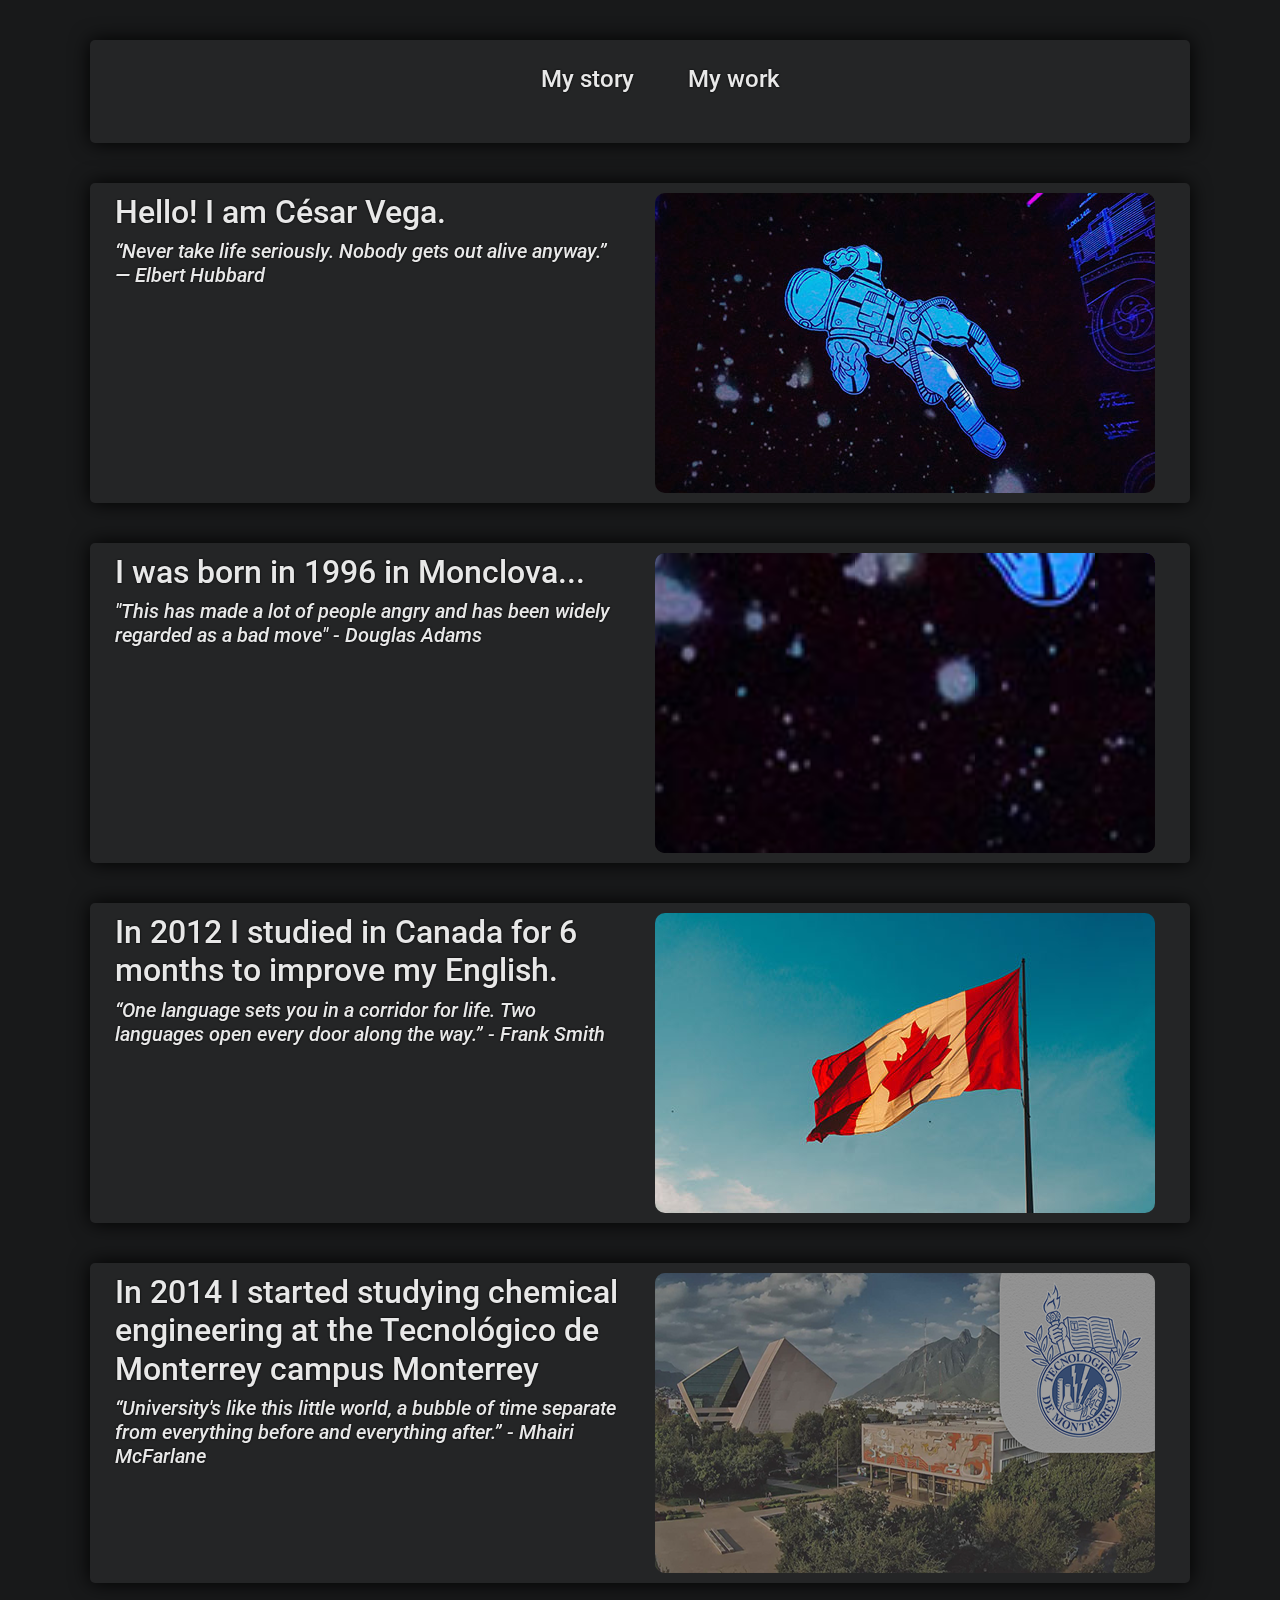
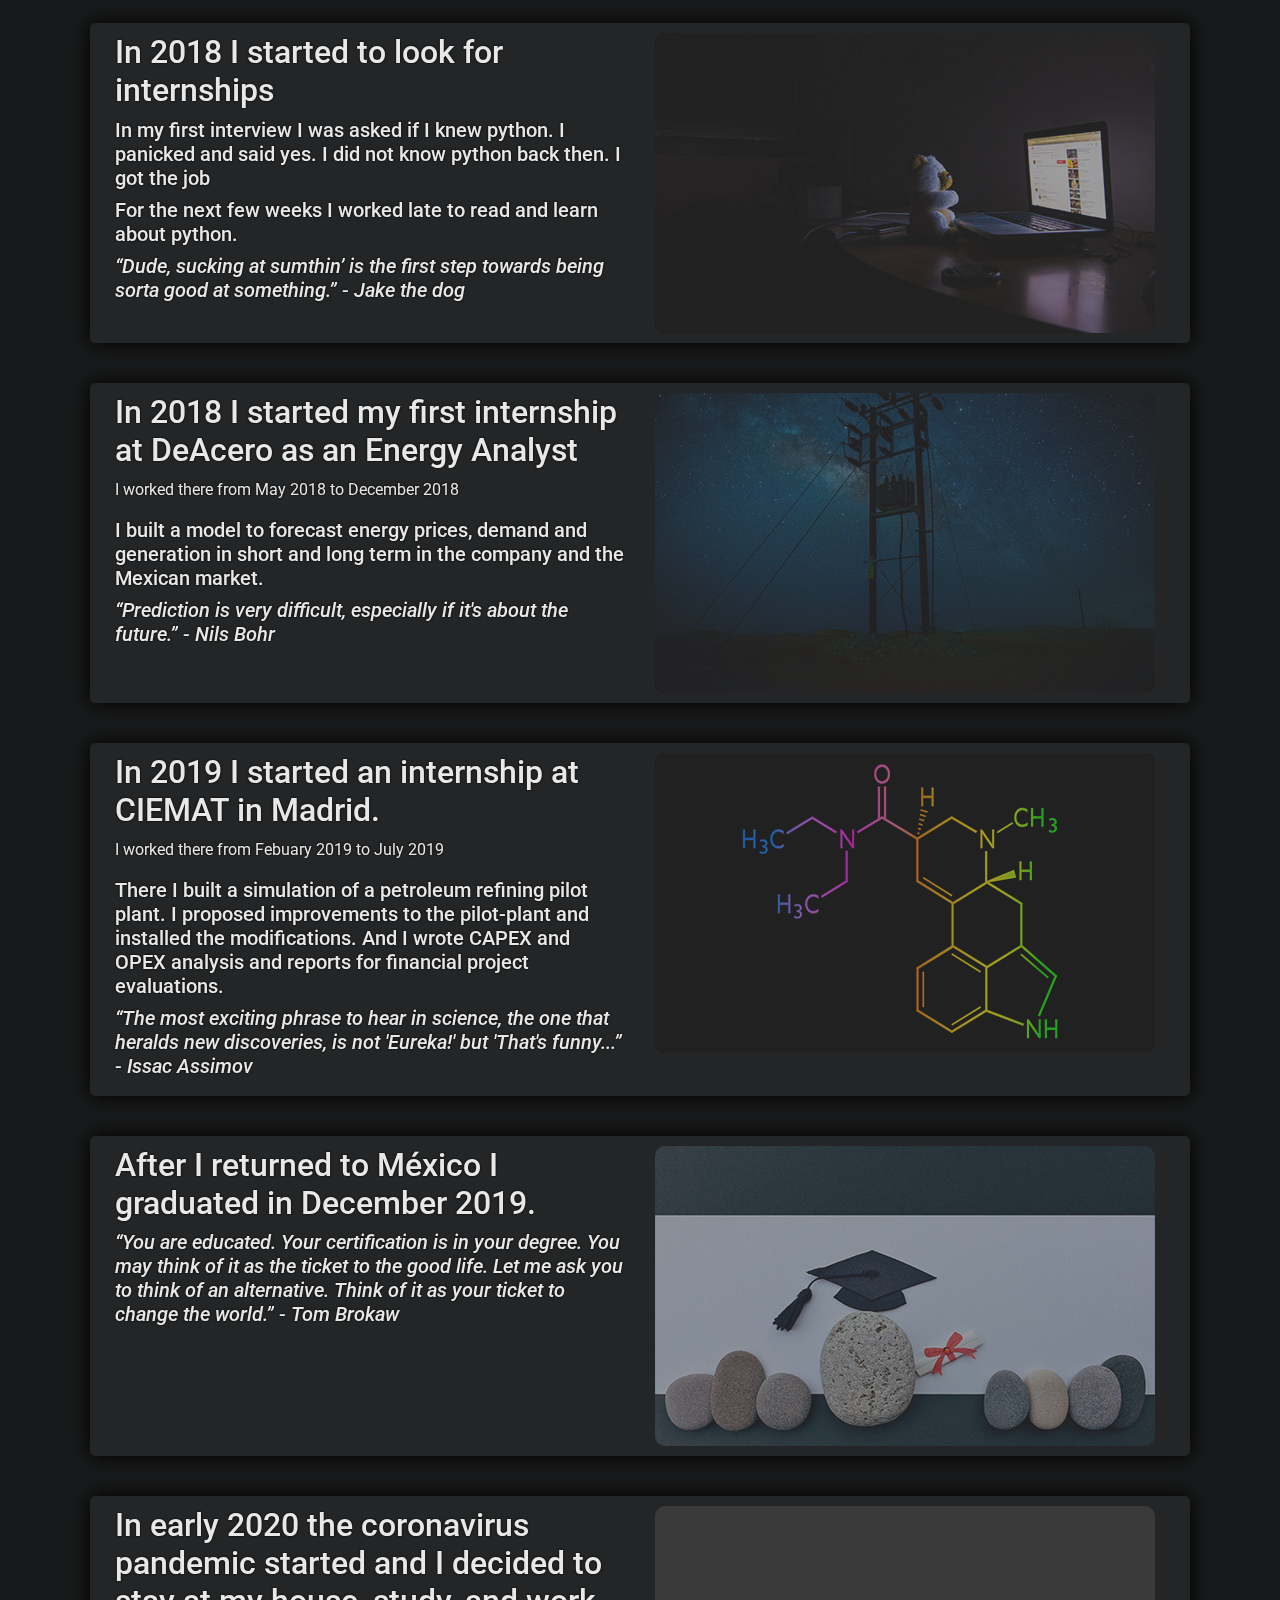
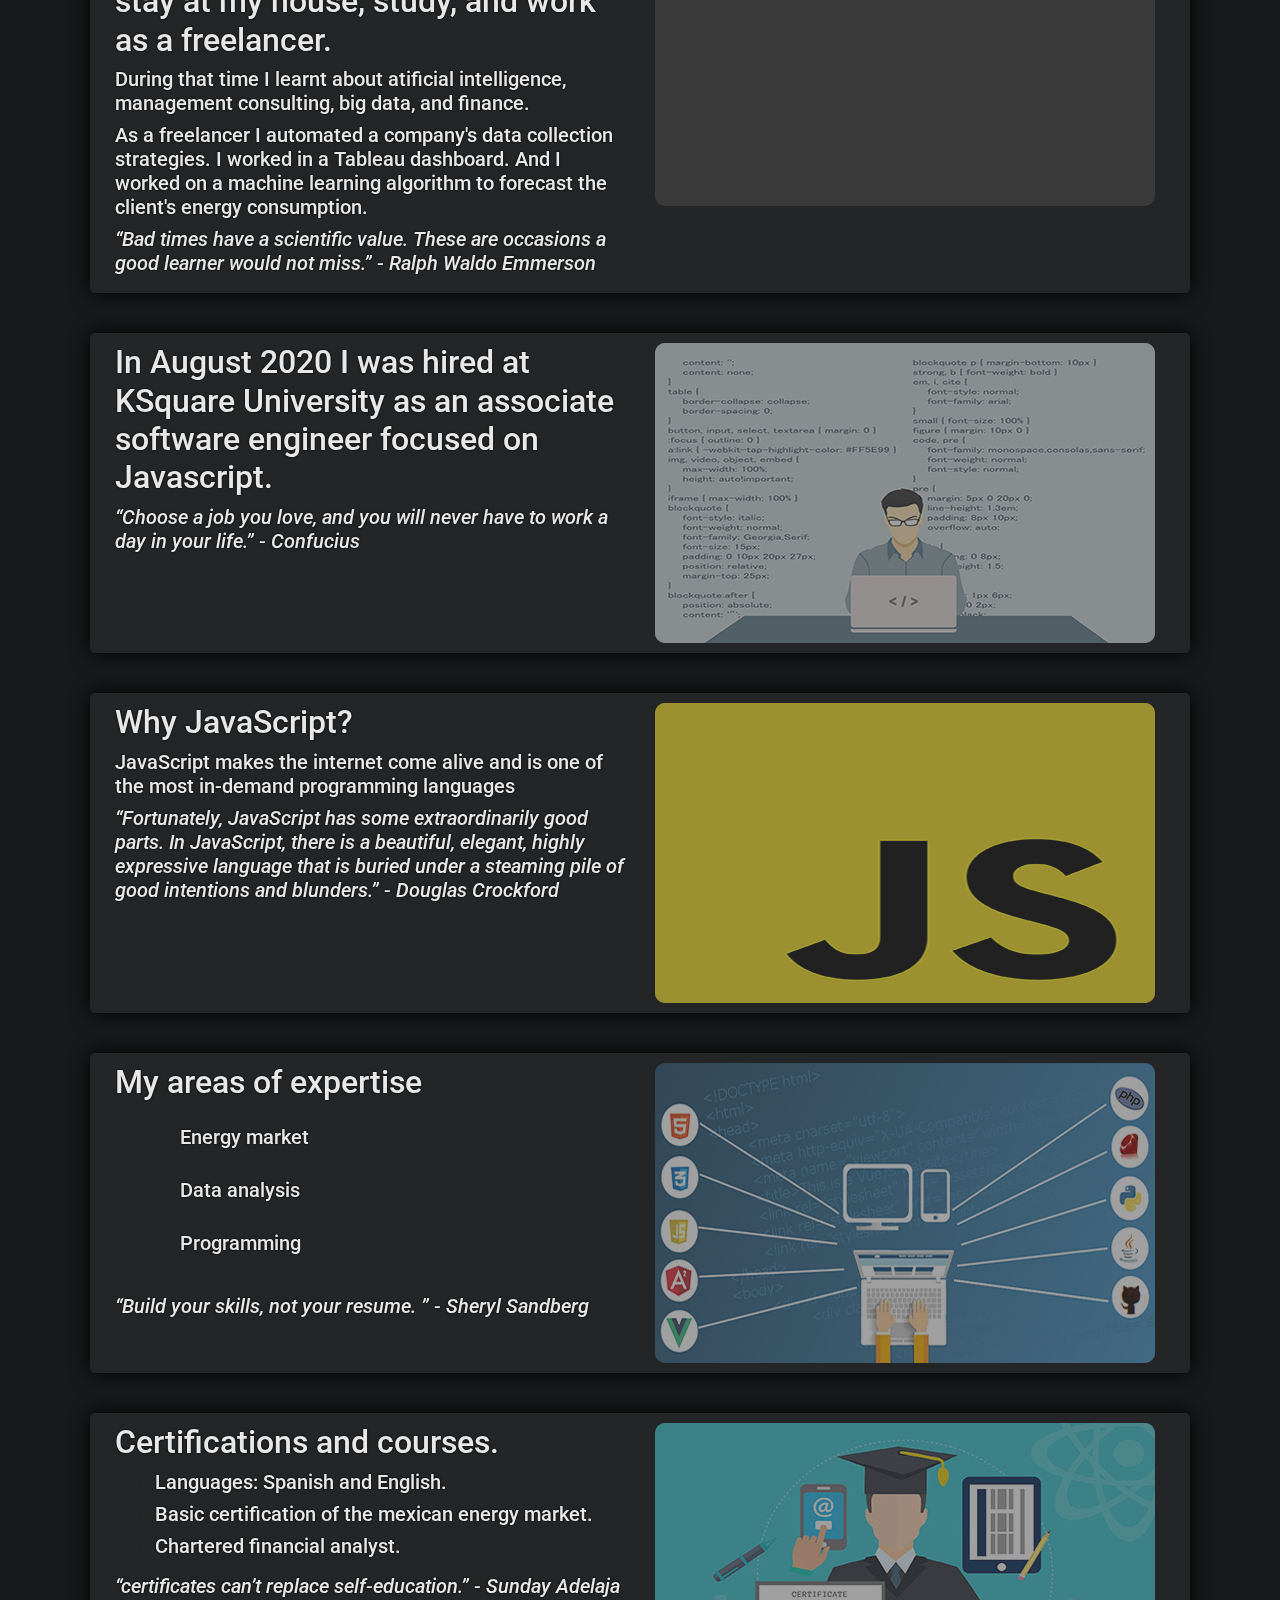
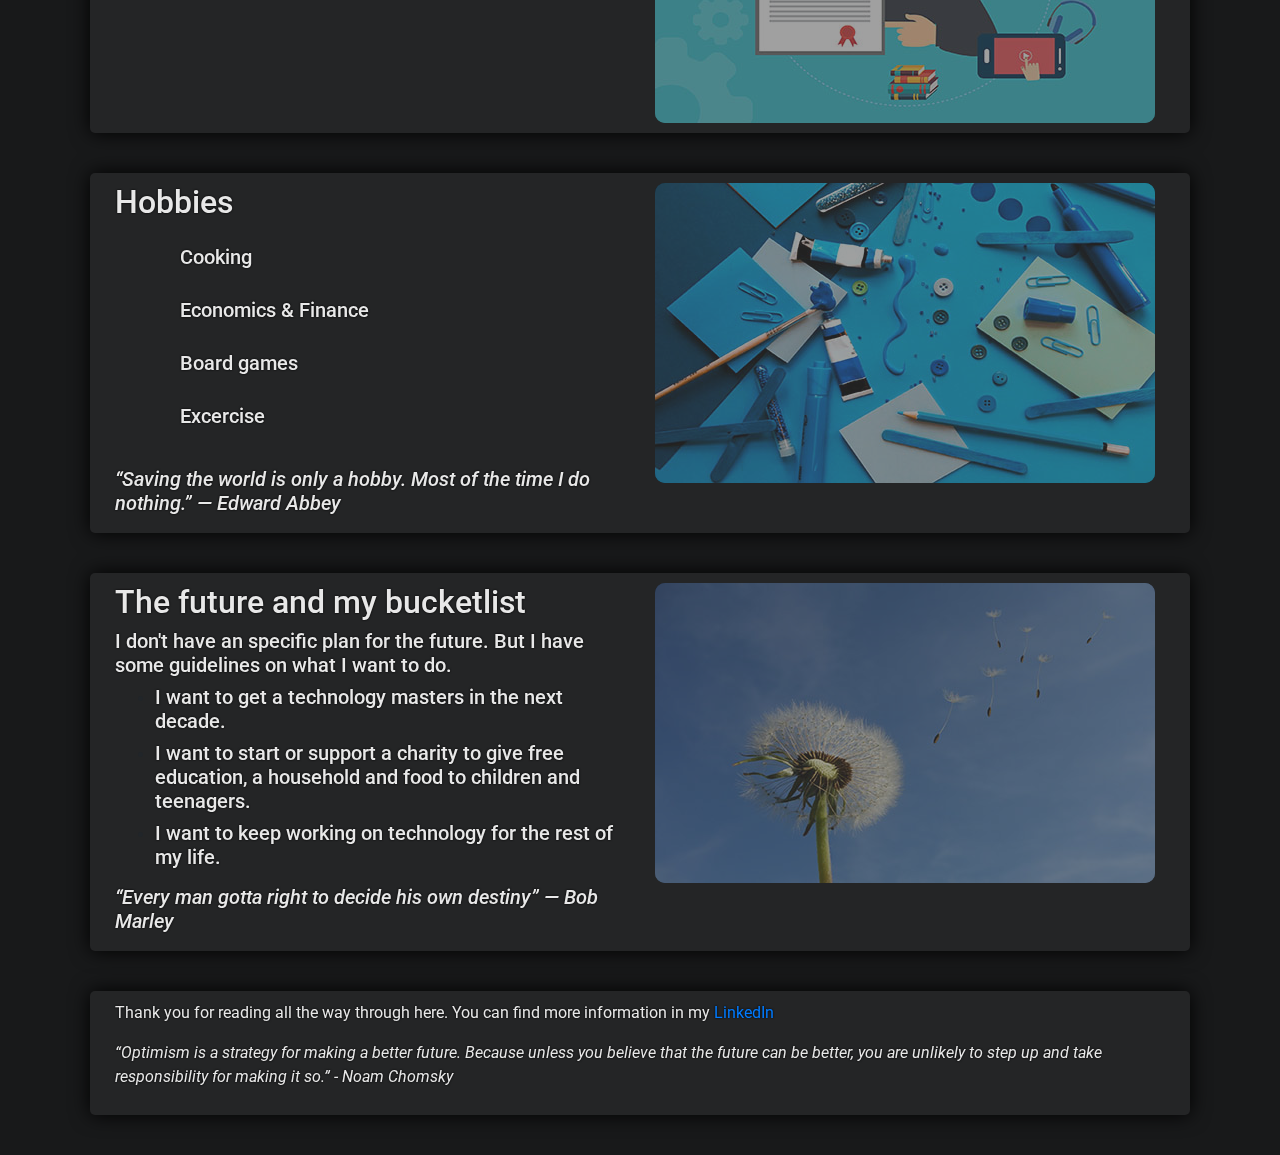
==== commit e7f47a16: "added the programming hobbies section to MyWork" ====
--- a/index.html
+++ b/index.html
@@ -49,7 +49,7 @@
     <!-- End of navbar -->
 
 
-    <div class="container" id="Desktop">
+    <section class="container" id="Desktop">
 
         <div class="row">
             <div class="col-6">
@@ -713,7 +713,7 @@
                         <p style="margin: -5px; height: 1px; opacity: 0; ">.</p>
                         <li><a href="DataAnalysis.html"><h5>Data analysis</h5></a></li>
                         <p style="margin: -5px; height: 1px; opacity: 0; ">.</p>
-                        <li><a href="programming.html"><h5>Programming</h5></a></li>
+                        <li><a href="MyWork.html"><h5>Programming</h5></a></li>
                       </ul>
                     </nav>
                   </section>                
@@ -854,8 +854,6 @@
                       <li><a href="cooking.html"><h5>Cooking</h5></a></li>
                       <p style="margin: -5px; height: 1px; opacity: 0; ">.</p>
                       <li><a href="finance.html"><h5>Economics & Finance</h5></a></li>
-                      <p style="margin: -5px; height: 1px; opacity: 0; ">.</p>
-                      <li><a href="programming.html"><h5>Programming</h5></a></li>
                       <p style="margin: -5px; height: 1px; opacity: 0; ">.</p>
                       <li><a href="boardG.html"><h5>Board games</h5></a></li>
                       <p style="margin: -5px; height: 1px; opacity: 0; ">.</p>
@@ -1006,9 +1004,9 @@
 
 
     <!-- -->
-    </div>
+    </section>
     <!--MOBILE INDEX START-->
-    <div class="container" id="Mobile">
+    <section class="container" id="Mobile">
     
         <div class="row">
             <div class="col-12">
@@ -1141,7 +1139,7 @@
                         <p style="margin: -5px; height: 1px; opacity: 0; ">.</p>
                         <li><a href="DataAnalysis.html"><h5>Data analysis</h5></a></li>
                         <p style="margin: -5px; height: 1px; opacity: 0; ">.</p>
-                        <li><a href="programming.html"><h5>Programming</h5></a></li>
+                        <li><a href="MyWork.html"><h5>Programming</h5></a></li>
                       </ul>
                     </nav>
                 </section>         
@@ -1176,8 +1174,6 @@
                             <li><a href="cooking.html"><h5>Cooking</h5></a></li>
                             <p style="margin: -5px; height: 1px; opacity: 0; ">.</p>
                             <li><a href="finance.html"><h5>Economics & Finance</h5></a></li>
-                            <p style="margin: -5px; height: 1px; opacity: 0; ">.</p>
-                            <li><a href="programming.html"><h5>Programming</h5></a></li>
                             <p style="margin: -5px; height: 1px; opacity: 0; ">.</p>
                             <li><a href="boardG.html"><h5>Board games</h5></a></li>
                             <p style="margin: -5px; height: 1px; opacity: 0; ">.</p>
@@ -1216,7 +1212,7 @@
             </div>
         </div>                                       
     
-    </div>
+    </section>
     <!-- MOBILE INDEX END-->
 
 
@@ -1229,7 +1225,6 @@
           <!-- Grid column -->
           <div class="col-12">
               <p>Thank you for reading all the way through here. You can find more information in my <a href="">LinkedIn</a></p>
-              <p>My email is: <a href="">cesar.vega@theksquaregroup.com</p>
               <p class="quote">“Optimism is a strategy for making a better future. Because unless you believe that the future can be better, you are unlikely to step up and take responsibility for making it so.” - Noam Chomsky</p>
           </div>
           <!-- Grid column -->
--- a/global_css.css
+++ b/global_css.css
@@ -7,7 +7,7 @@
     }
     img{   
         width: 400px;
-        height: 266px;
+        height: 240px;
         margin-left: auto;
         margin-right: auto;
     }    
@@ -90,4 +90,9 @@
 
 #Mobile {
     margin: auto;
+}
+
+#Mobile img{
+    width: 400px;
+    height: 240px;
 }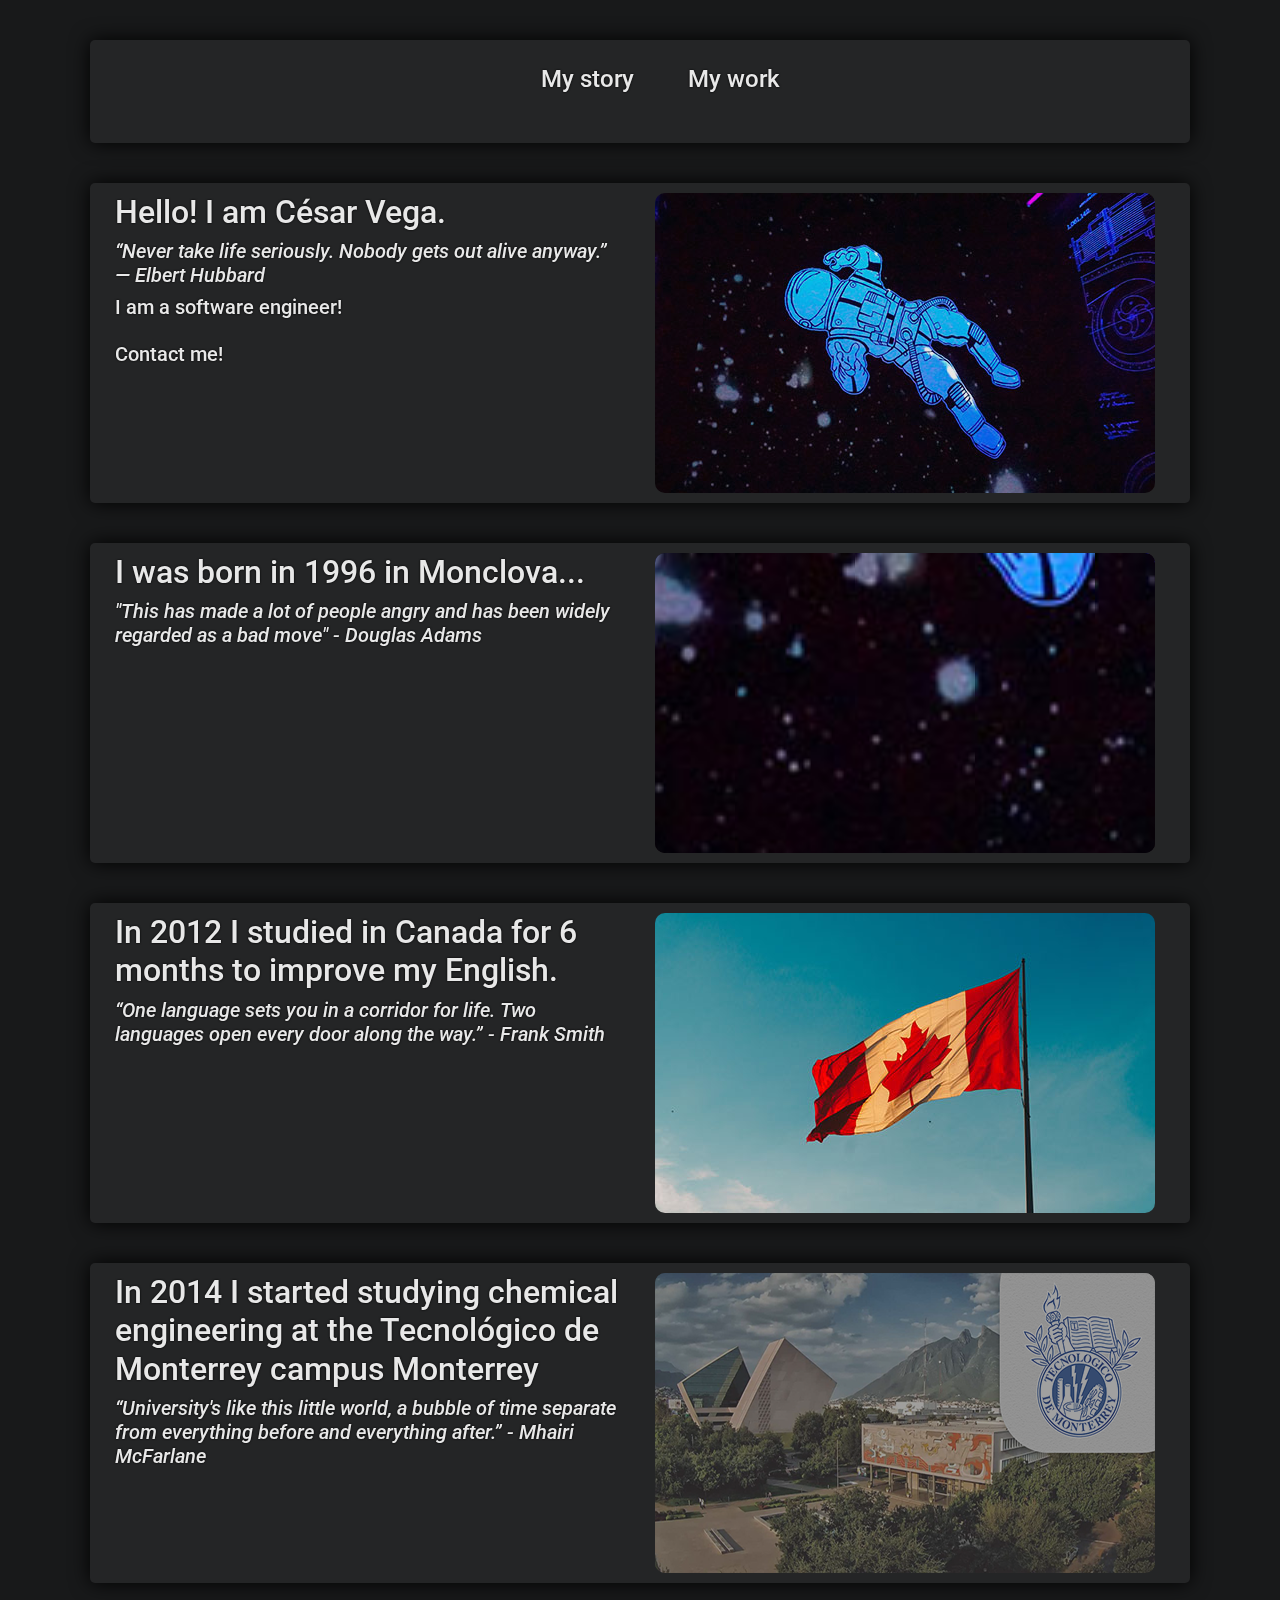
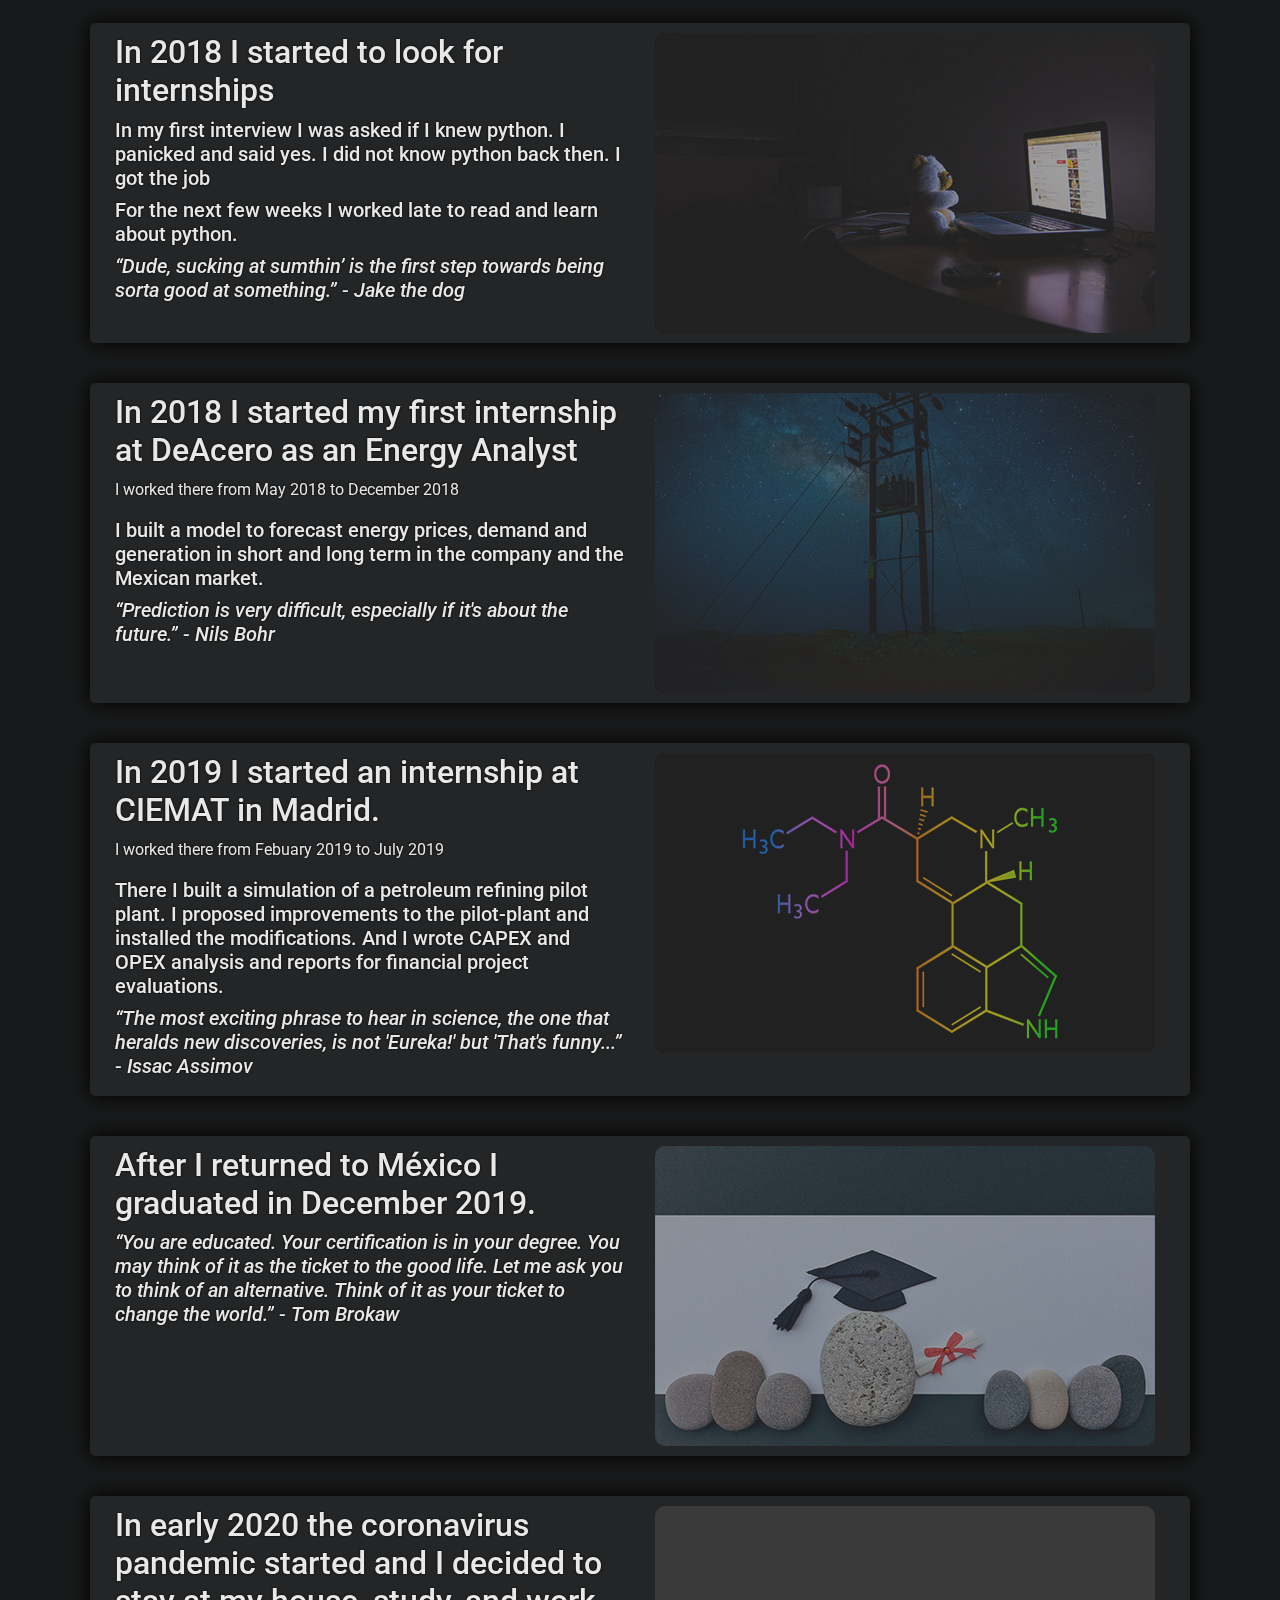
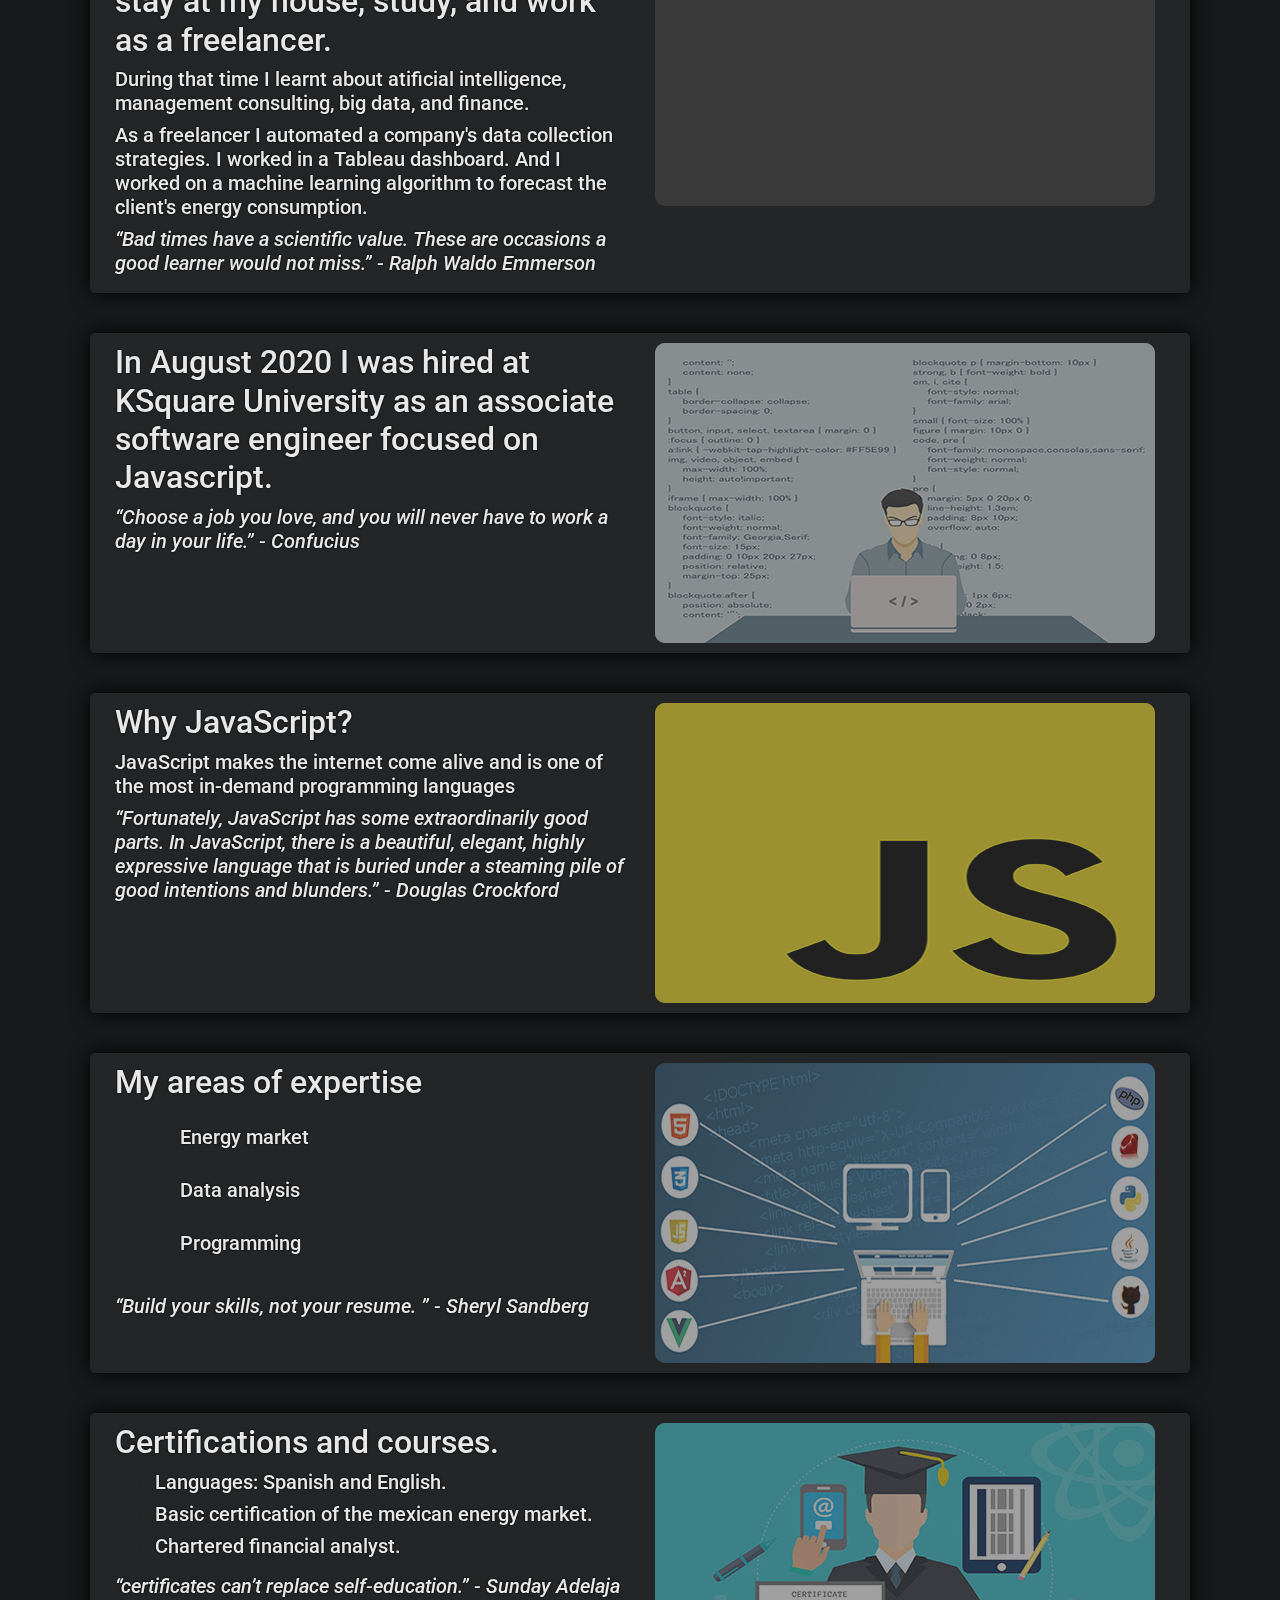
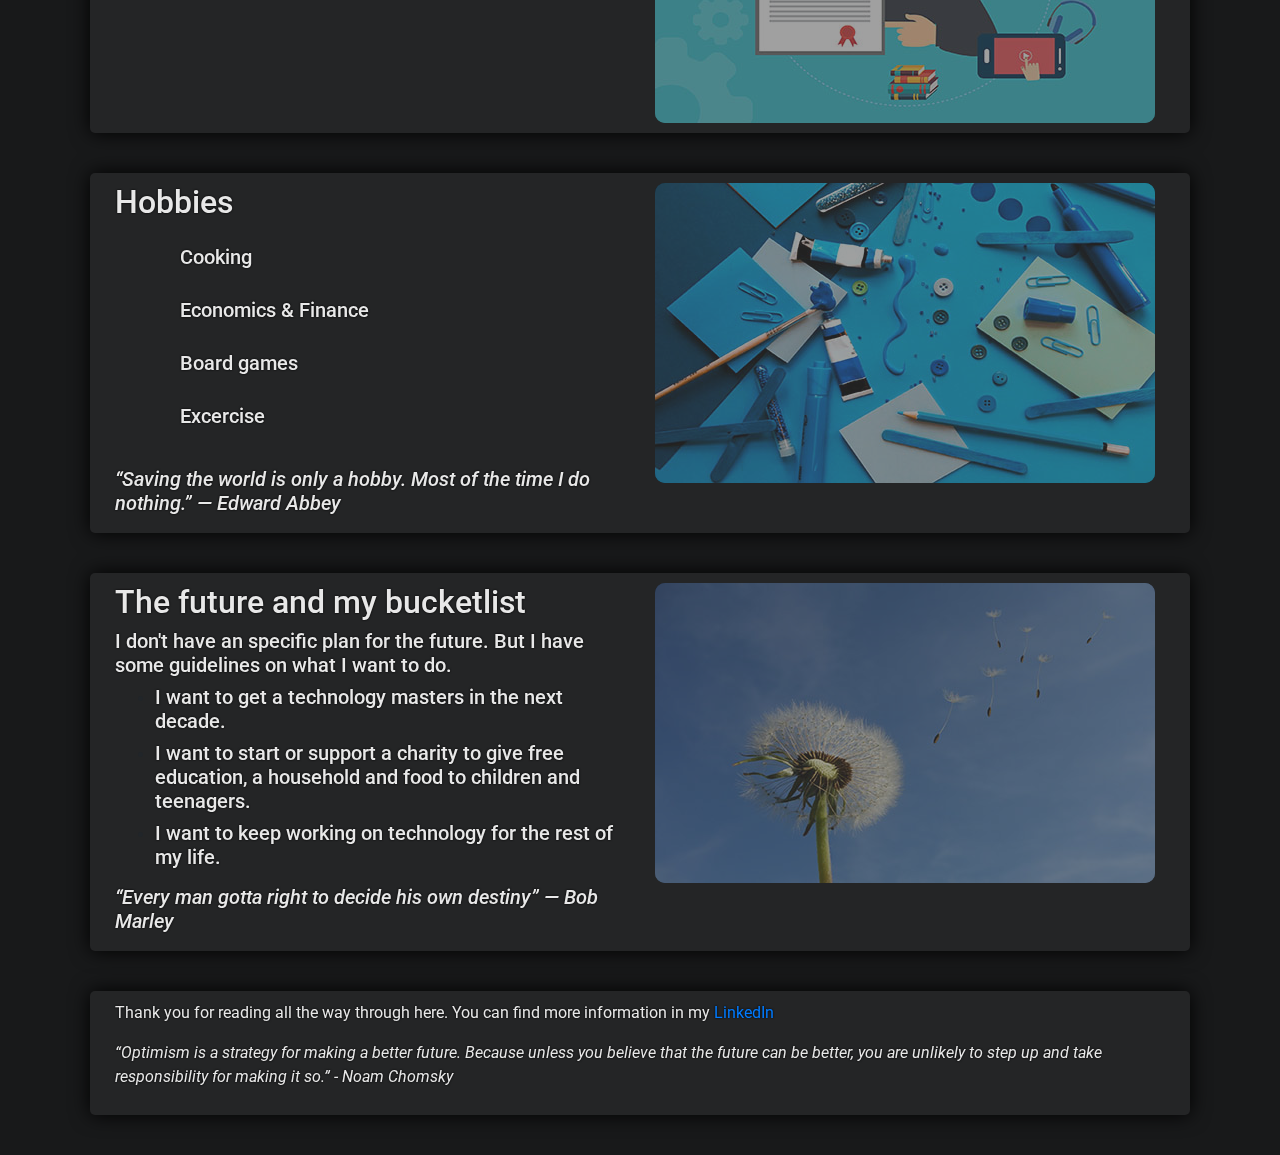
==== commit c53c79f6: "added contact-me button with mailto" ====
--- a/index.html
+++ b/index.html
@@ -55,6 +55,14 @@
             <div class="col-6">
                 <h2>Hello! I am César Vega.</h2>
                 <h5 class="quote">“Never take life seriously. Nobody gets out alive anyway.” — Elbert Hubbard</h5>
+                <h5> I am a software engineer!</h5>
+                <section>
+                    <nav class="shift">
+                      <ul style="text-align: left; margin-left: -65px;">
+                        <li><a href="mailto:mailforksqgithubpagescontact@mailinator.com"><h5>Contact me!</h5></a></li>
+                      </ul>
+                    </nav>
+                </section>  
             </div>
             <div class="col-6">
                 <!-- AQUI MI FOTO -->
@@ -1012,6 +1020,14 @@
             <div class="col-12">
                 <h2>Hello! I am César Vega.</h2>
                 <h5 class="quote">“Never take life seriously. Nobody gets out alive anyway.” — Elbert Hubbard</h5>
+                <h5> I am a software engineer!</h5>
+                <section>
+                    <nav class="shift">
+                      <ul style="text-align: left; margin-left: -60px;">
+                        <li><a href="mailto:mailforksqgithubpagescontact@mailinator.com"><h5>Contact me!</h5></a></li>
+                      </ul>
+                    </nav>
+                </section>  
             </div>
             <div class="col-12">
                 
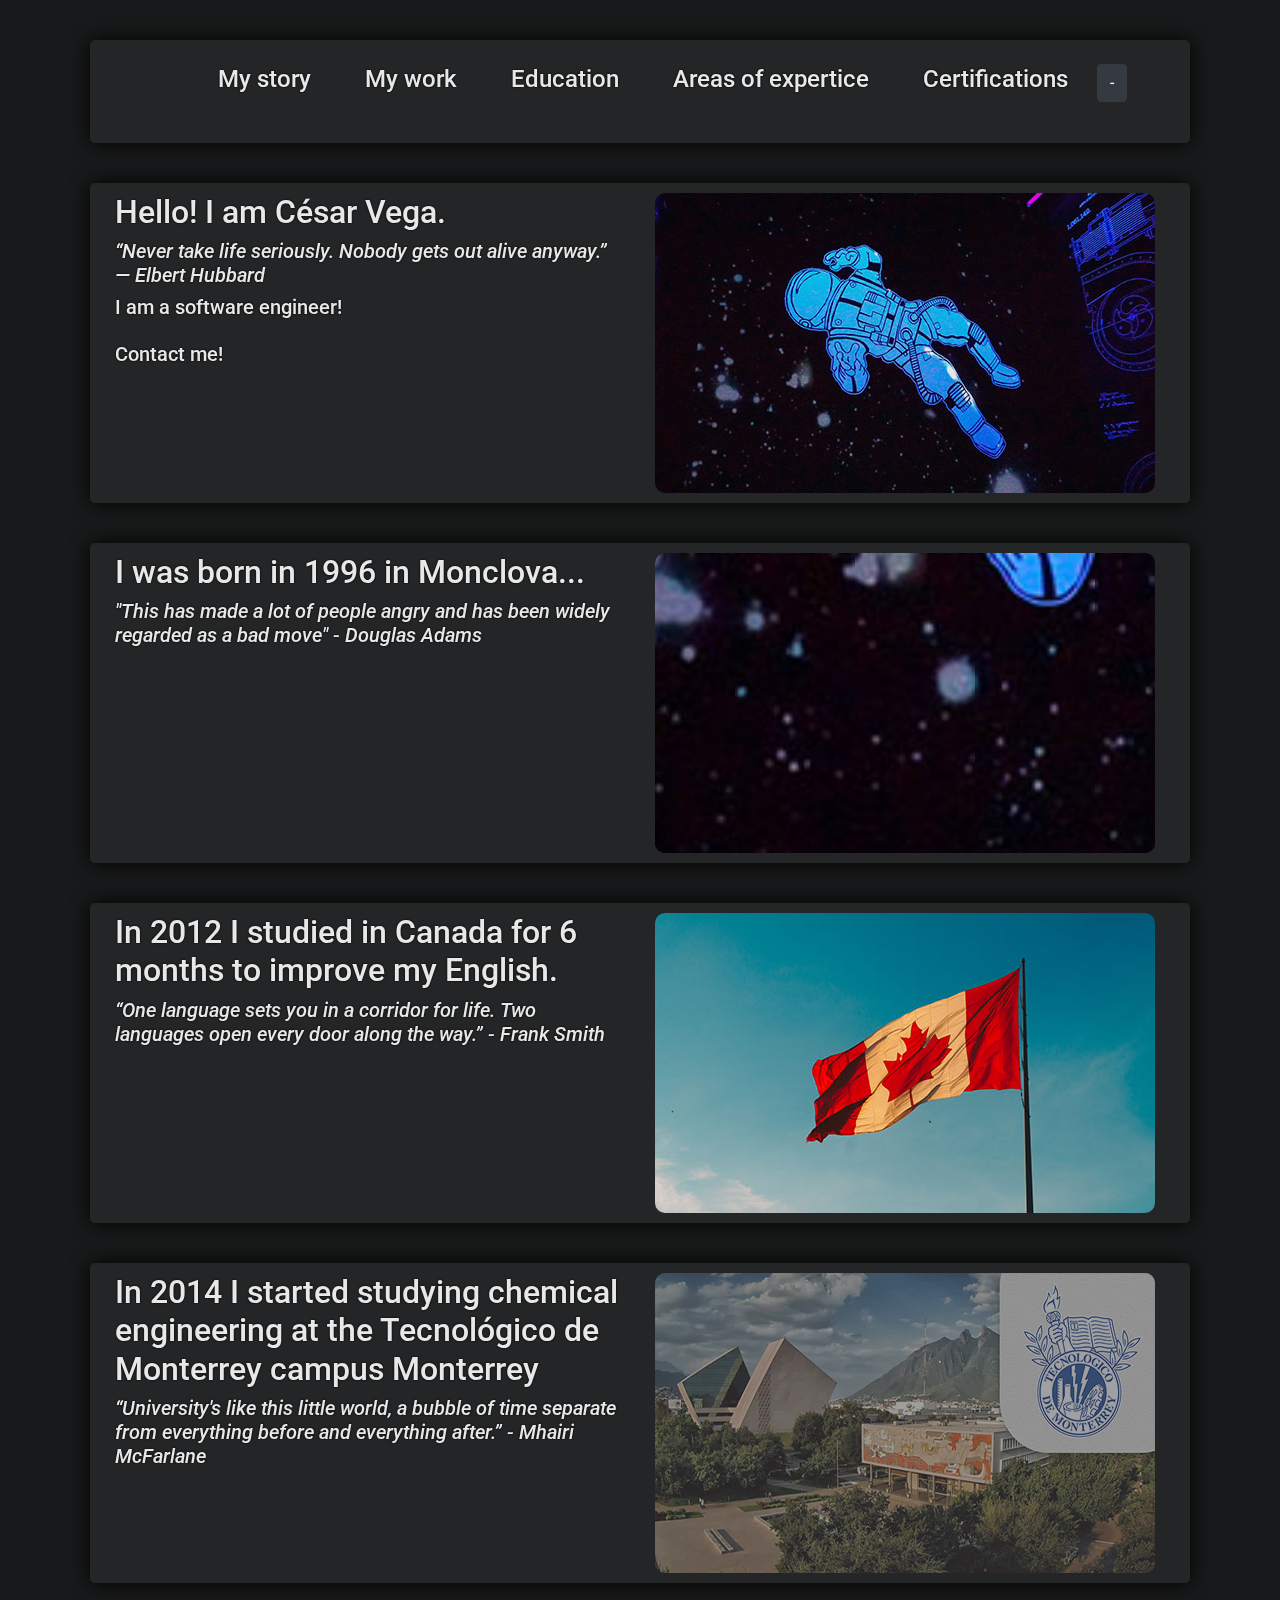
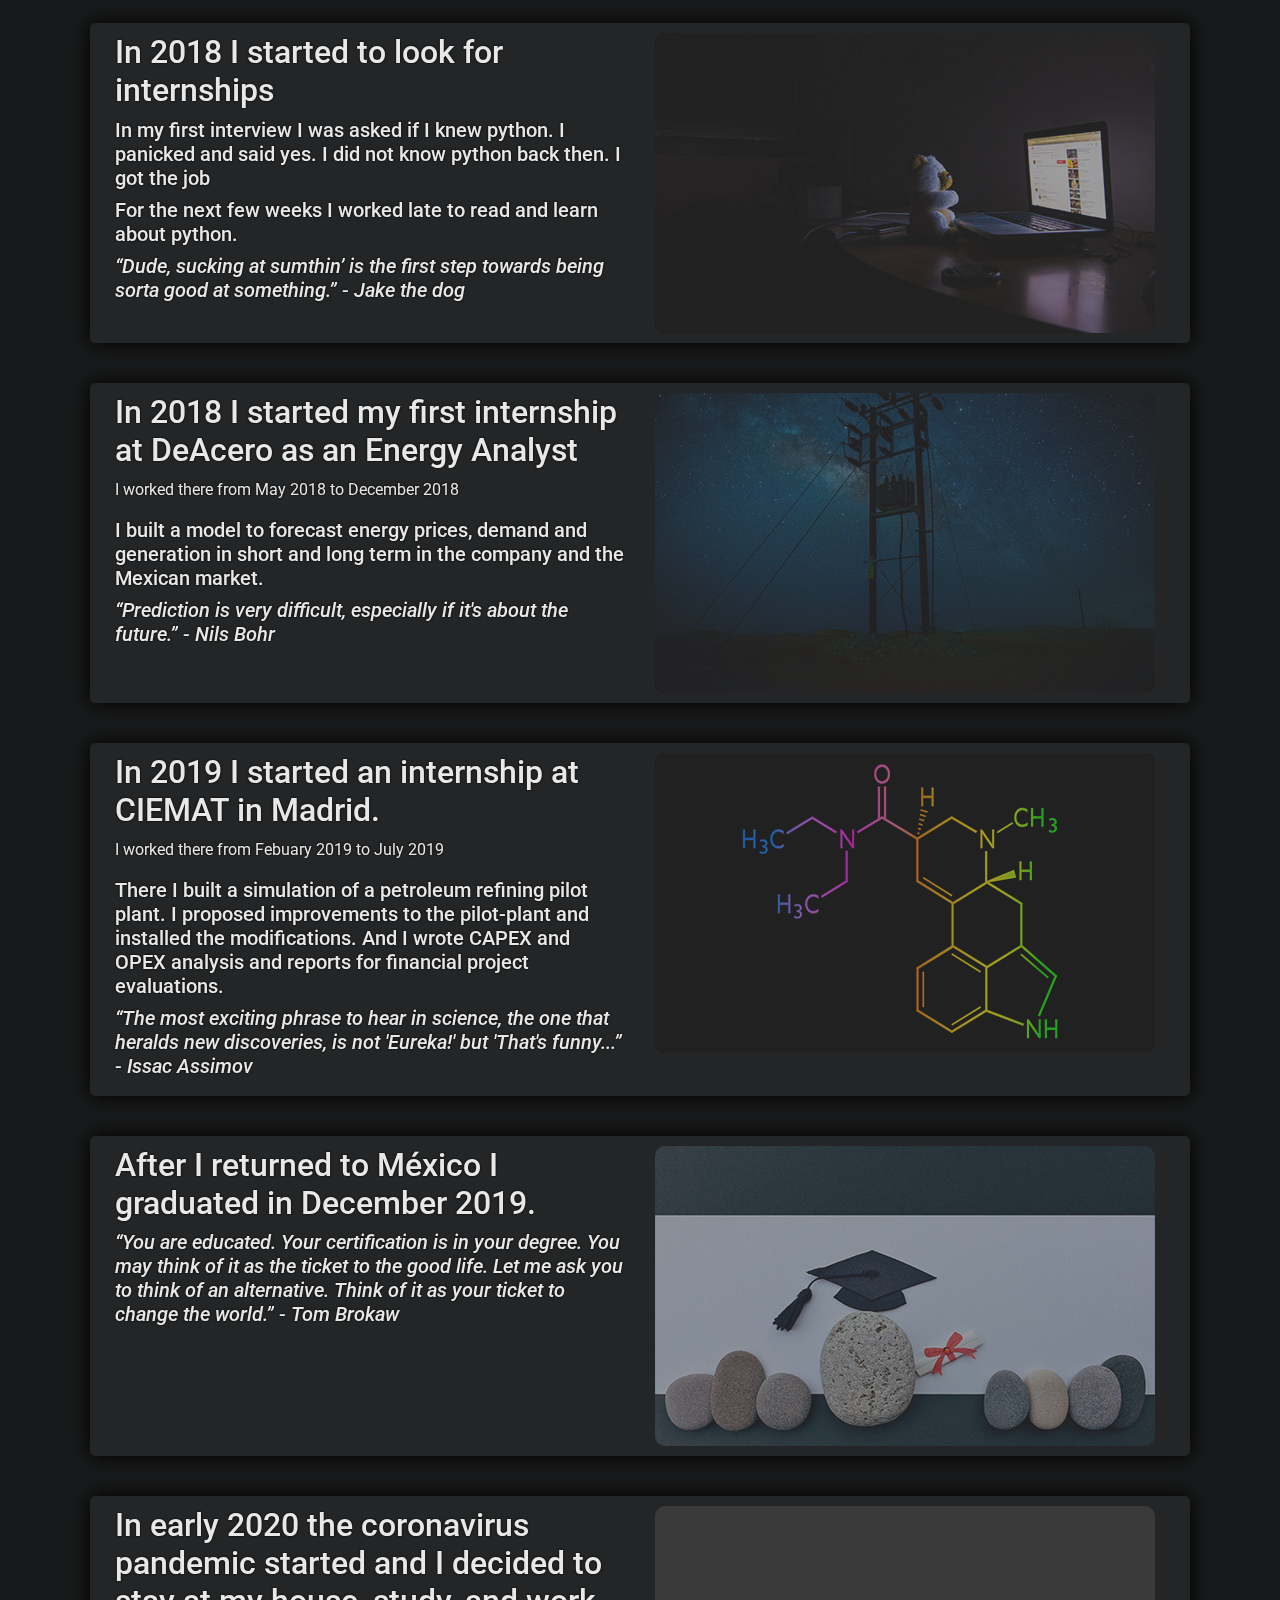
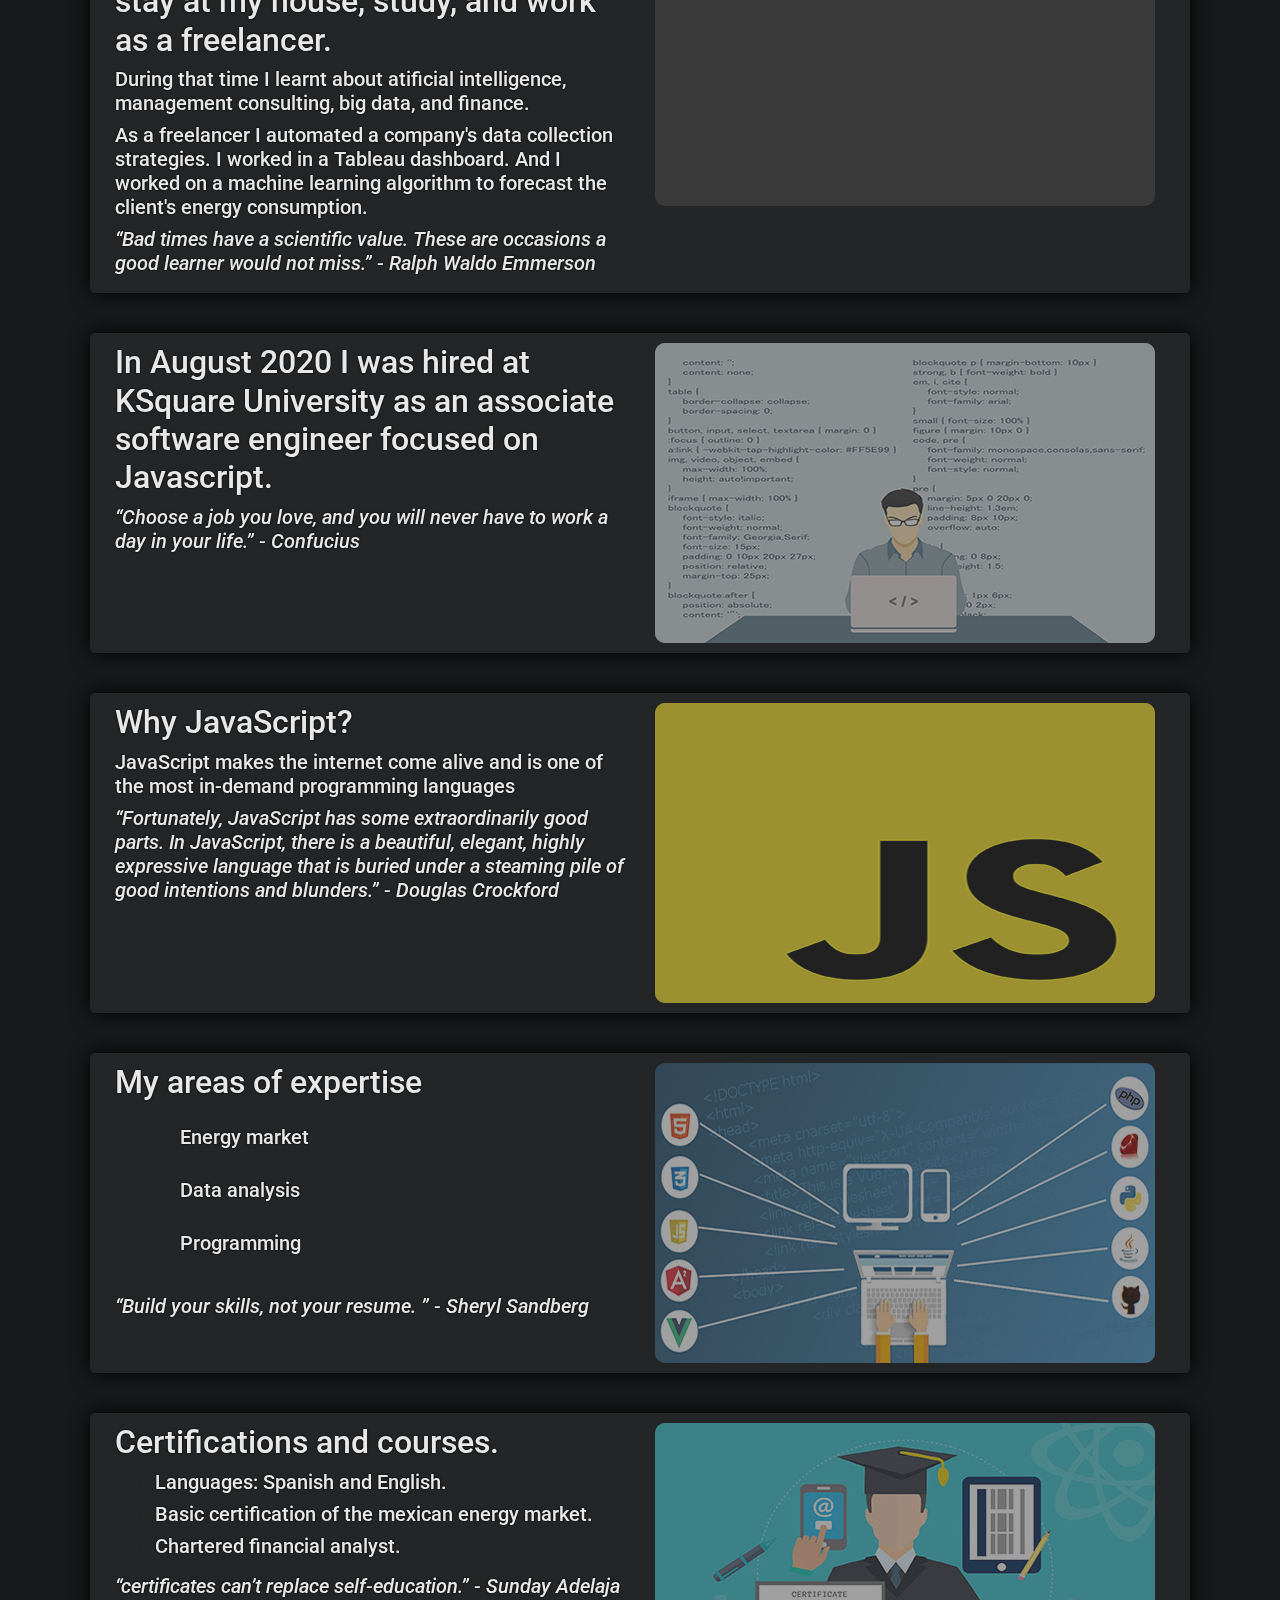
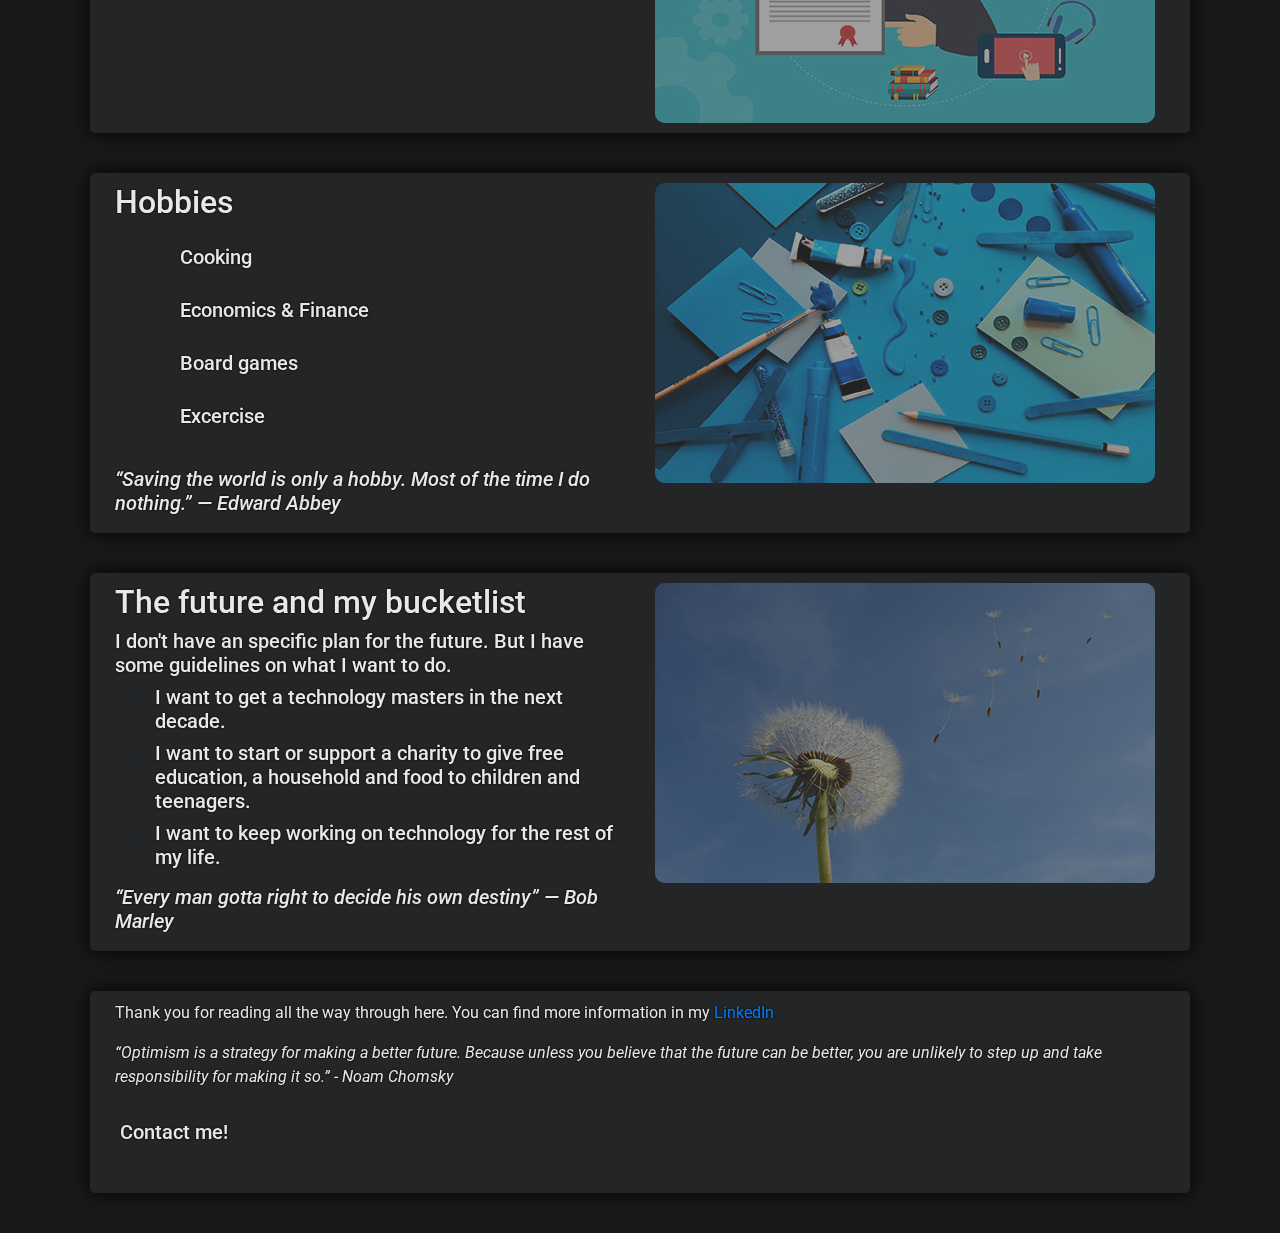
==== commit 48bbb7eb: "started modifying navbar" ====
--- a/index.html
+++ b/index.html
@@ -19,8 +19,7 @@
 </head>
 <body>
 
-    <!-- {% include "navbar.html" %} -->
-    <!-- partial:index.partial.html -->
+    <!-- START OF NAVBAR -->
     <link href='https://fonts.googleapis.com/css?family=Roboto:500,900,100,300,700,400' rel='stylesheet' type='text/css'>
     <div class="container" id="navbar">
         <div class="row">
@@ -30,11 +29,21 @@
                     <ul>
                     <li><a href="index.html"><h4>My story</h4></a></li>
                     <li><a href="MyWork.html"><h4>My work</h4></a></li>
+
+                    <li><a href="Education.html"><h4>Education</h4></a></li>
+                    <li><a href="Expertice.html"><h4>Areas of expertice</h4></a></li>
+                    <li><a href="Certs.html"><h4>Certifications</h4></a></li>
+                    <li><button type="button" class="btn btn-dark" style="margin-top: -10;">-</button></li>
+                    
                     </ul>
+                    
                 </nav>
+                
                 </section>
+                
             </div>
         </div>
+        
     </div>
 
     <style type="text/css">
@@ -1242,6 +1251,13 @@
           <div class="col-12">
               <p>Thank you for reading all the way through here. You can find more information in my <a href="">LinkedIn</a></p>
               <p class="quote">“Optimism is a strategy for making a better future. Because unless you believe that the future can be better, you are unlikely to step up and take responsibility for making it so.” - Noam Chomsky</p>
+              <section>
+                <nav class="shift">
+                  <ul style="text-align: left; margin-left: -60px;">
+                    <li><a href="mailto:mailforksqgithubpagescontact@mailinator.com"><h5>Contact me!</h5></a></li>
+                  </ul>
+                </nav>
+              </section>  
           </div>
           <!-- Grid column -->
         
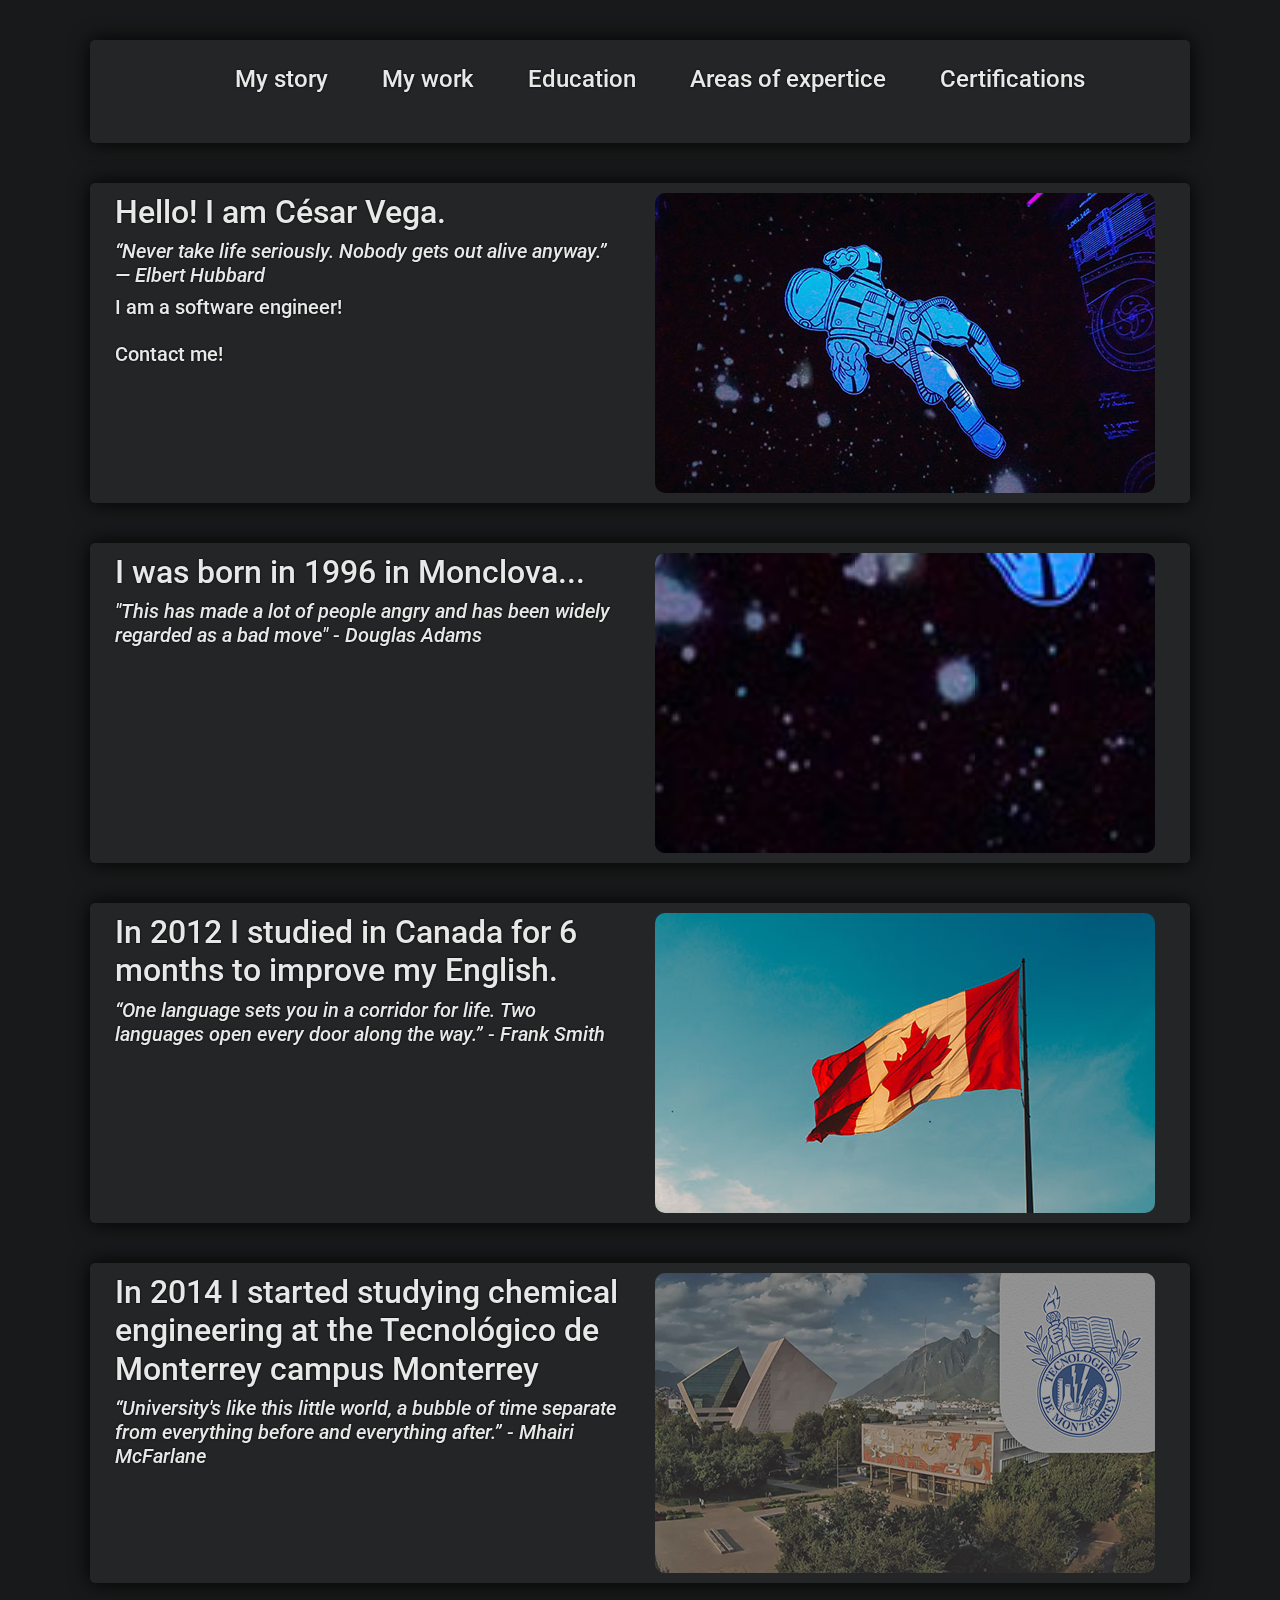
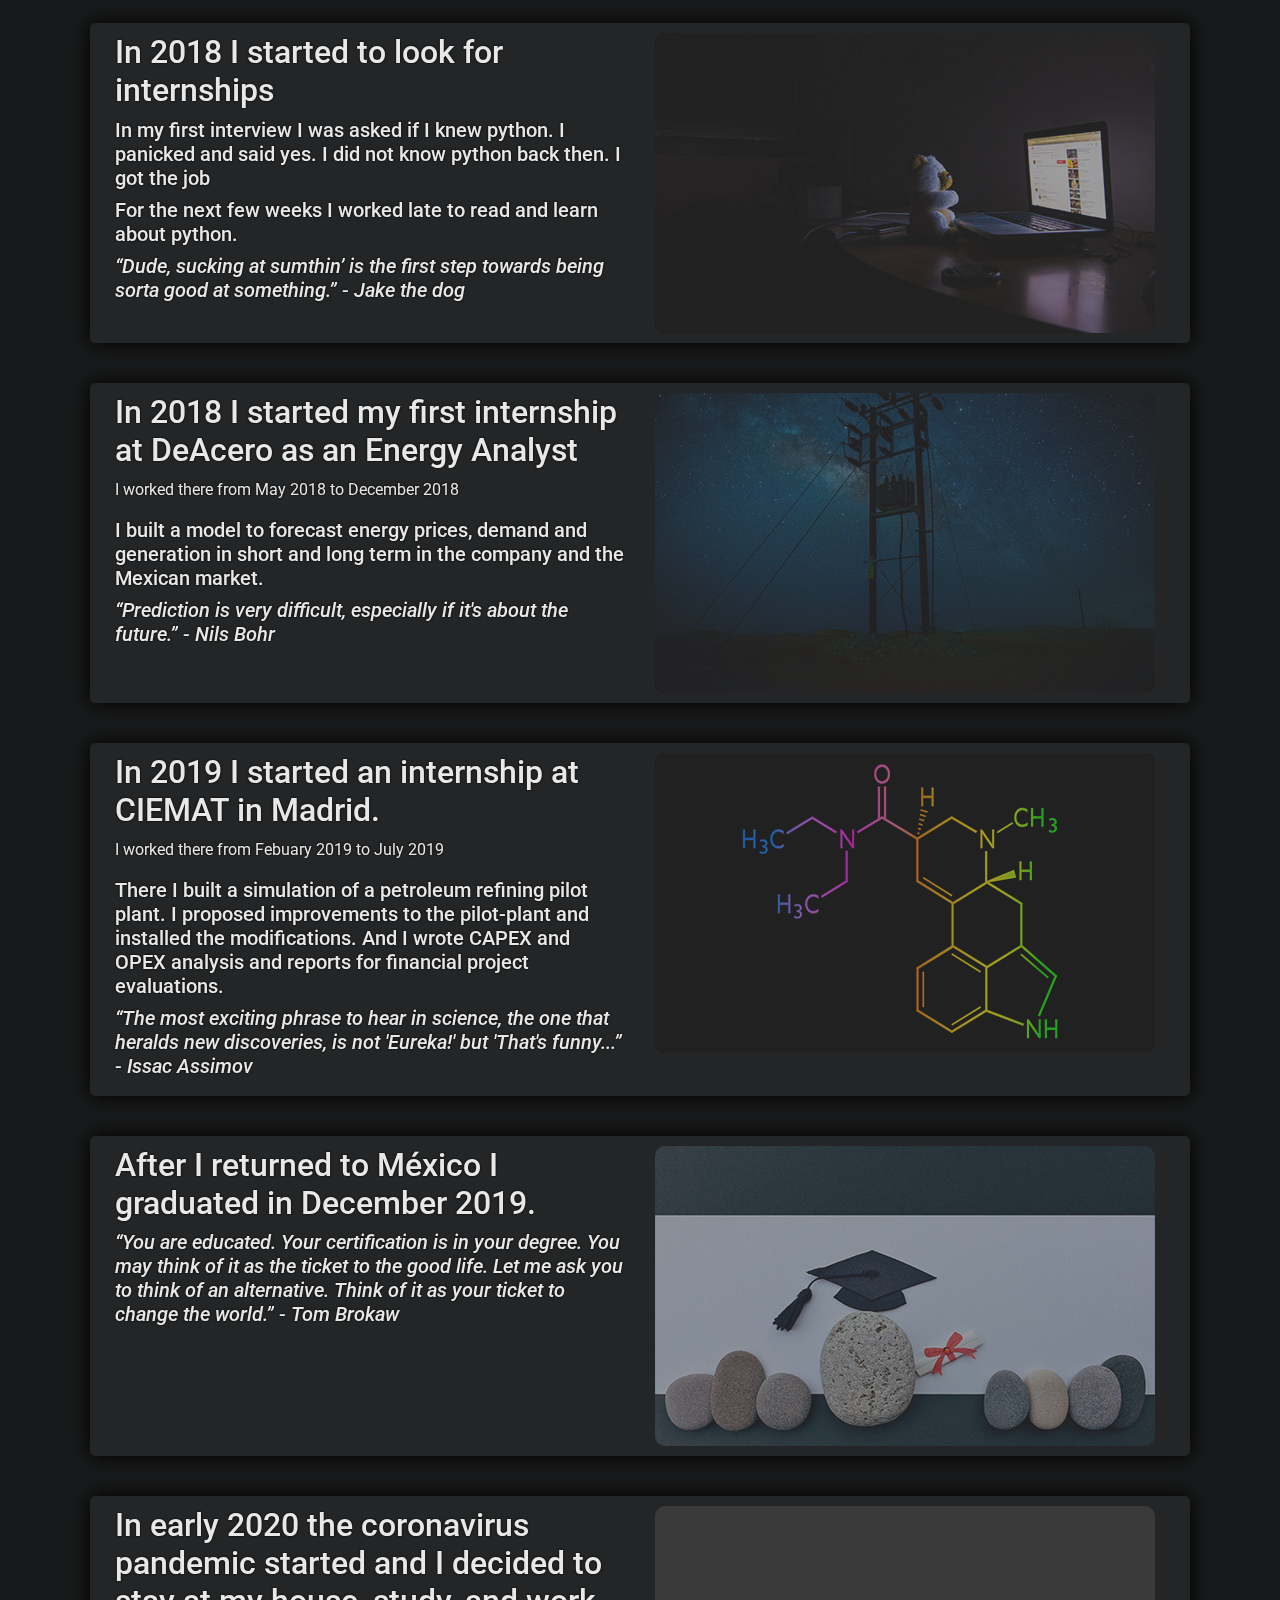
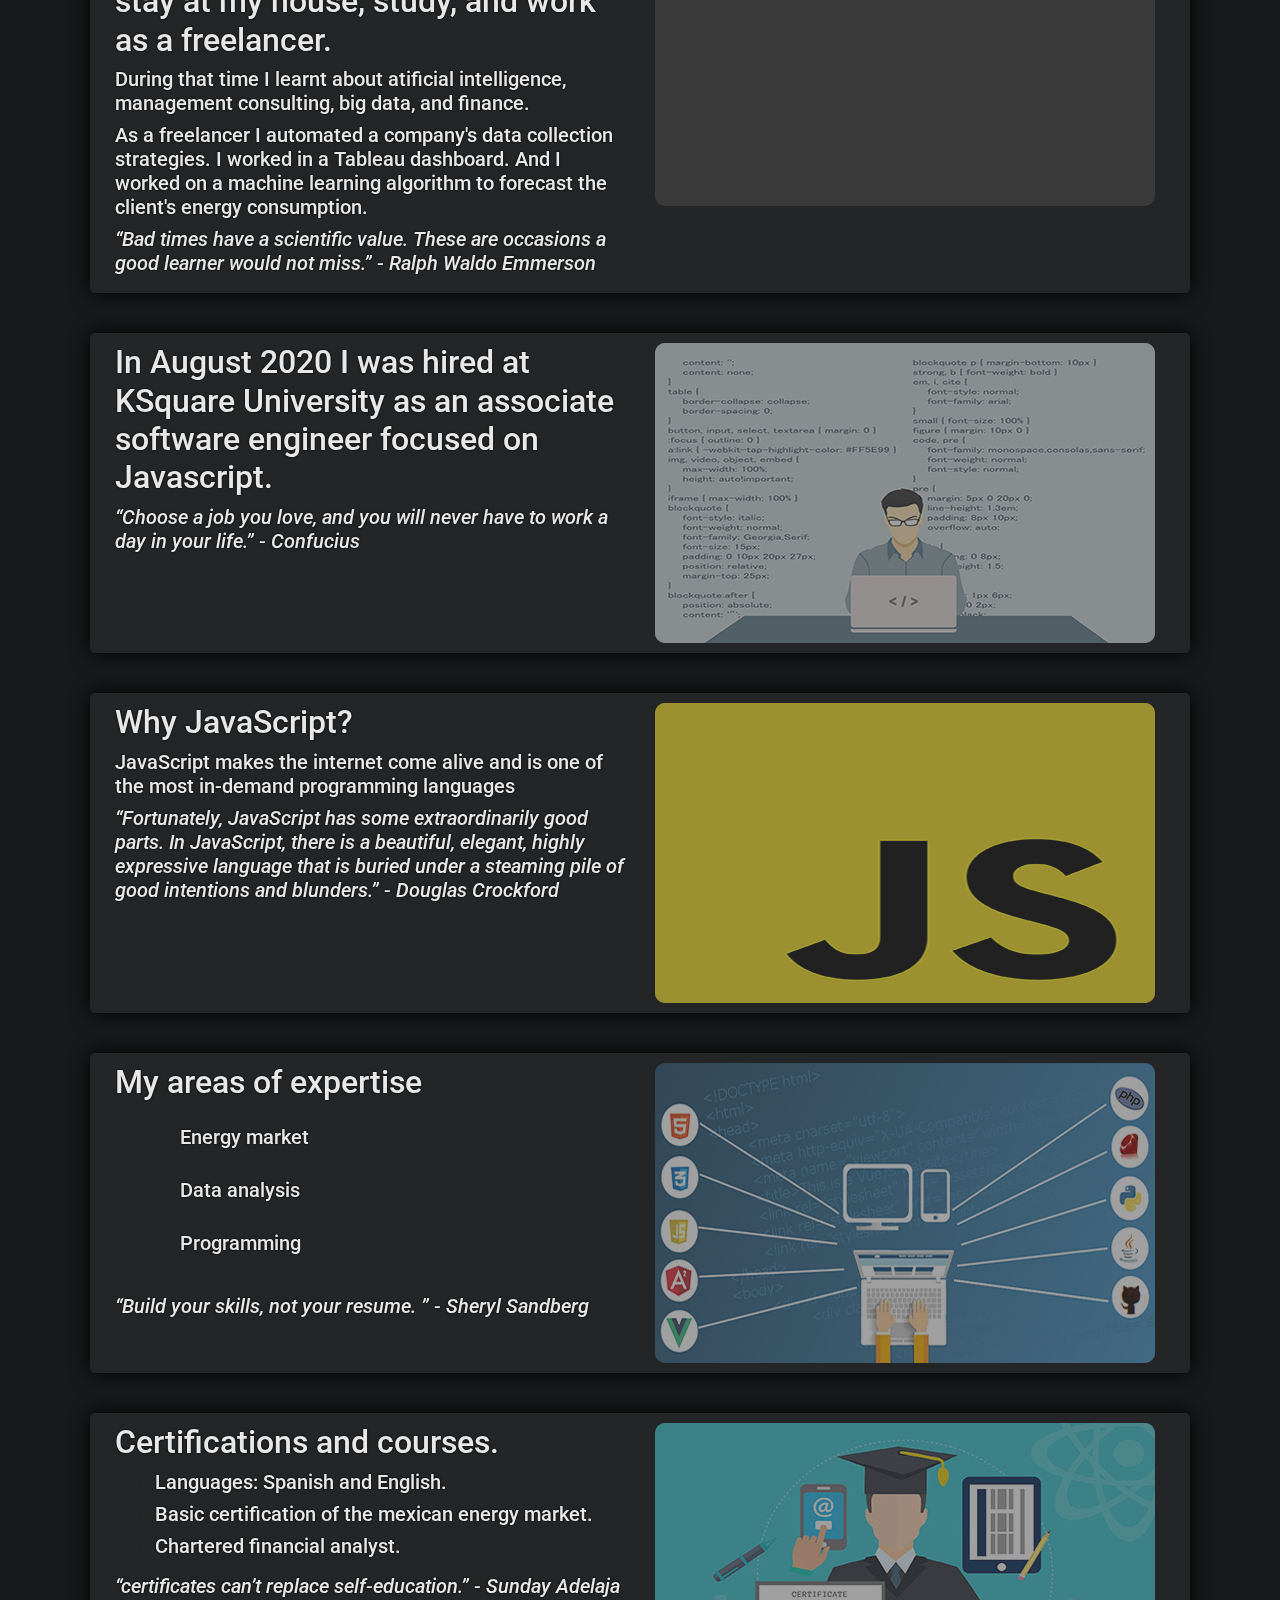
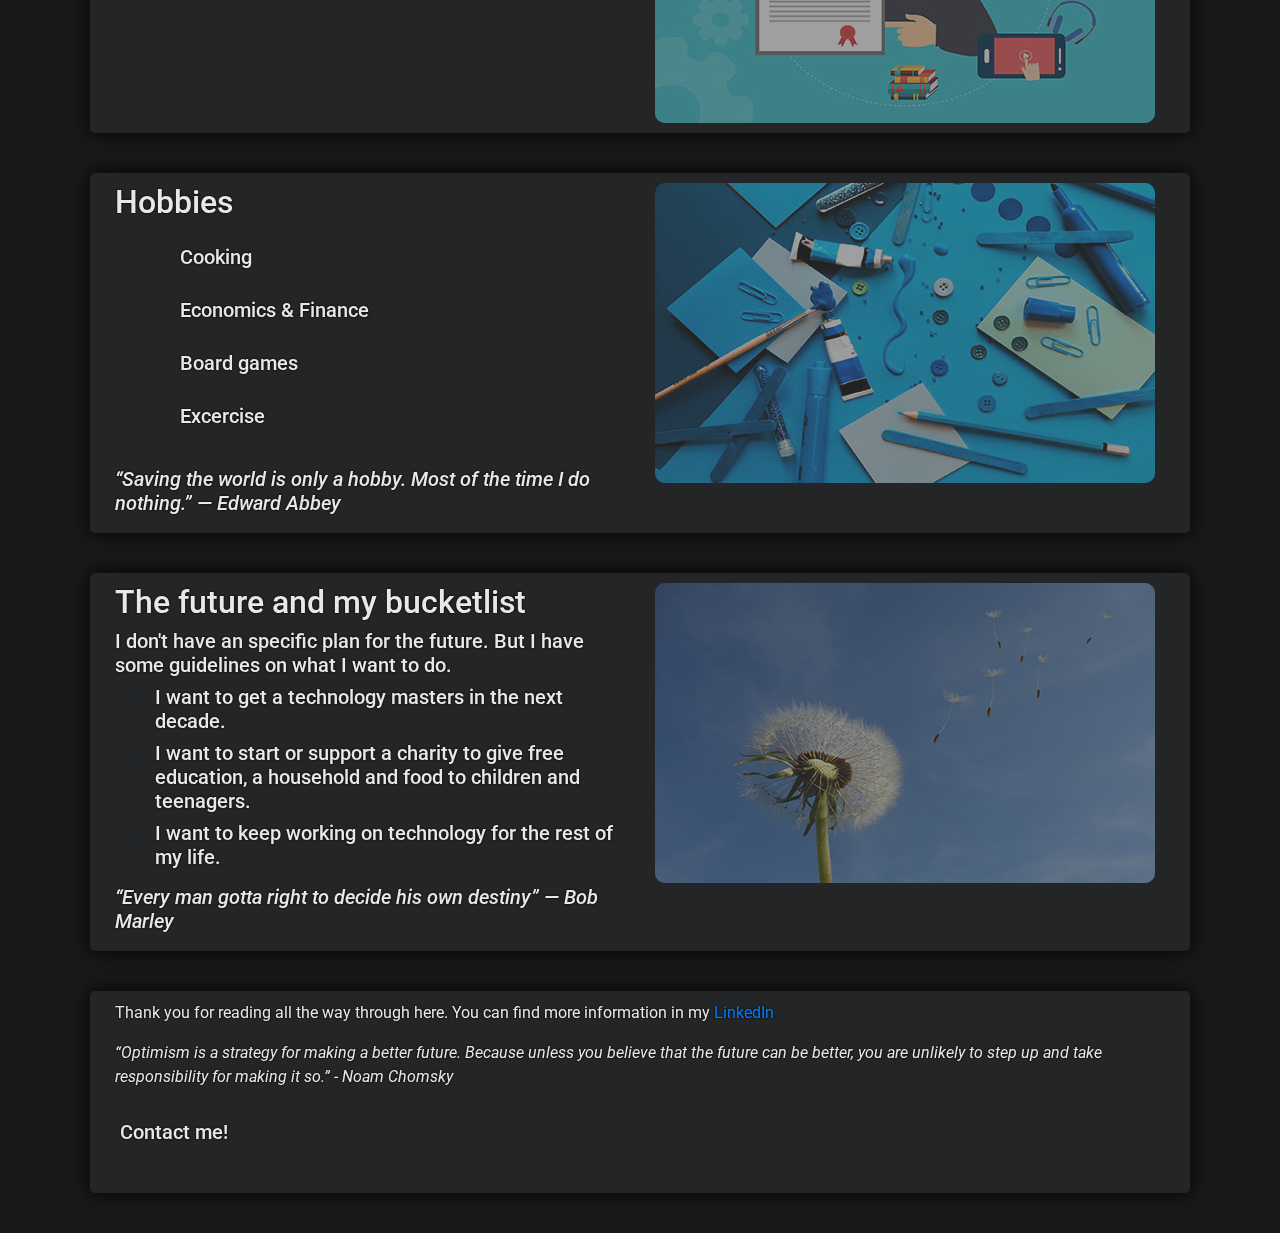
==== commit 4811e7c3: "added toggle for navbar when in mobile" ====
--- a/index.html
+++ b/index.html
@@ -6,24 +6,29 @@
     <title>CV Cesar Vega</title>
 
     <!-- Bootstrap CSS -->
-    <link rel="stylesheet" href="https://stackpath.bootstrapcdn.com/bootstrap/4.3.1/css/bootstrap.min.css" integrity="sha384-ggOyR0iXCbMQv3Xipma34MD+dH/1fQ784/j6cY/iJTQUOhcWr7x9JvoRxT2MZw1T" crossorigin="anonymous">
-
+    <link rel="stylesheet" href="https://maxcdn.bootstrapcdn.com/bootstrap/4.5.2/css/bootstrap.min.css">
+    
     
     <link rel="stylesheet" href="index_resources/background_style.css">
     <link rel="stylesheet" href="index_resources/Image_hover_style.css">
     <link rel="stylesheet" href="index_resources/Hover_style.css">
     <link rel="stylesheet" href="global_css.css">
-    <link rel="stylesheet" href="index_resources/index_css.css">
-
 
 </head>
 <body>
 
     <!-- START OF NAVBAR -->
     <link href='https://fonts.googleapis.com/css?family=Roboto:500,900,100,300,700,400' rel='stylesheet' type='text/css'>
+
+    
+
     <div class="container" id="navbar">
-        <div class="row">
-            <div class="col">
+        
+        <div class="row">
+            <div class="col-2">
+                <button type="button" class="btn btn-dark"  id="navbarButton">-</button>
+            </div>
+            <div class="col-12" id="navbar_main_col">
                 <section>
                 <nav class="shift">
                     <ul>
@@ -33,8 +38,6 @@
                     <li><a href="Education.html"><h4>Education</h4></a></li>
                     <li><a href="Expertice.html"><h4>Areas of expertice</h4></a></li>
                     <li><a href="Certs.html"><h4>Certifications</h4></a></li>
-                    <li><button type="button" class="btn btn-dark" style="margin-top: -10;">-</button></li>
-                    
                     </ul>
                     
                 </nav>
@@ -59,6 +62,7 @@
 
 
     <section class="container" id="Desktop">
+        
 
         <div class="row">
             <div class="col-6">
@@ -1286,9 +1290,14 @@
 
     <!-- Optional JavaScript -->
     <!-- jQuery first, then Popper.js, then Bootstrap JS -->
-    <script src="https://code.jquery.com/jquery-3.3.1.slim.min.js" integrity="sha384-q8i/X+965DzO0rT7abK41JStQIAqVgRVzpbzo5smXKp4YfRvH+8abtTE1Pi6jizo" crossorigin="anonymous"></script>
-    <script src="https://cdnjs.cloudflare.com/ajax/libs/popper.js/1.14.7/umd/popper.min.js" integrity="sha384-UO2eT0CpHqdSJQ6hJty5KVphtPhzWj9WO1clHTMGa3JDZwrnQq4sF86dIHNDz0W1" crossorigin="anonymous"></script>
+    <script src="https://ajax.googleapis.com/ajax/libs/jquery/3.5.1/jquery.min.js"></script>
+    <script src="https://cdnjs.cloudflare.com/ajax/libs/popper.js/1.16.0/umd/popper.min.js"></script>
     <script src="https://cdnjs.cloudflare.com/ajax/libs/font-awesome/5.11.2/js/all.min.js" integrity="sha256-qM7QTJSlvtPSxVRjVWNM2OfTAz/3k5ovHOKmKXuYMO4=" crossorigin="anonymous"></script>
+    <script src="https://maxcdn.bootstrapcdn.com/bootstrap/4.5.2/js/bootstrap.min.js"></script>
+    
+  
+    
+    
 
 </body>
 </html>
--- a/global_css.css
+++ b/global_css.css
@@ -6,11 +6,19 @@
         display: block;   
     }
     img{   
-        width: 400px;
-        height: 240px;
+        width: 100%;
+        height: 100%;
         margin-left: auto;
         margin-right: auto;
     }    
+
+    #navbarButton{
+        display: block;
+    }
+
+    #navbar_main_col{
+        display: none;
+    }
 }
 
 
@@ -27,6 +35,9 @@
     img{
         height: 300px;
         width: 500px;
+    }
+    #navbarButton{
+        display: none;
     }
 }
 
@@ -80,19 +91,18 @@
 }
 
 
-#navbar:hover{
-}
+#navbar{
 
-#navbar{
-    background: none;
-    margin: auto;	
 }
 
 #Mobile {
     margin: auto;
 }
 
-#Mobile img{
-    width: 400px;
-    height: 240px;
+.row {
+	background: #242526;
+}
+
+body {
+	background:#18191a;
 }